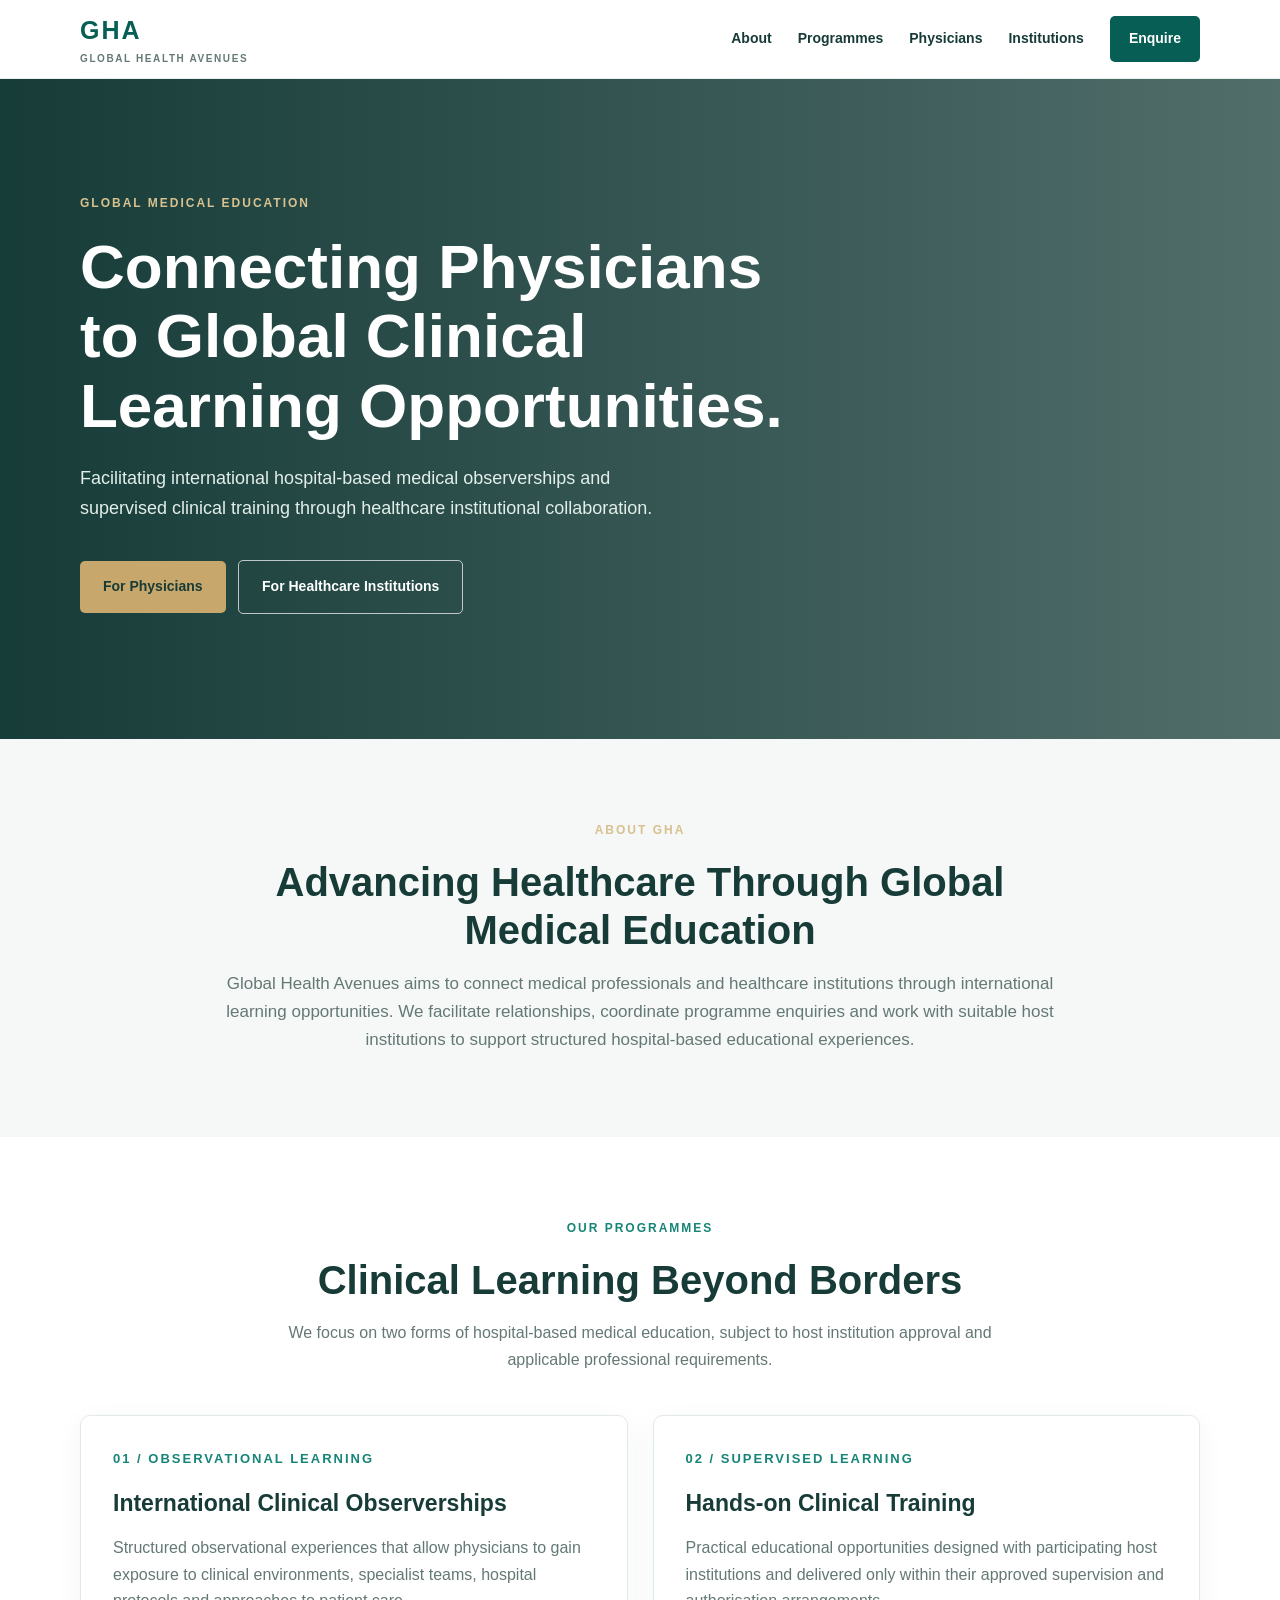
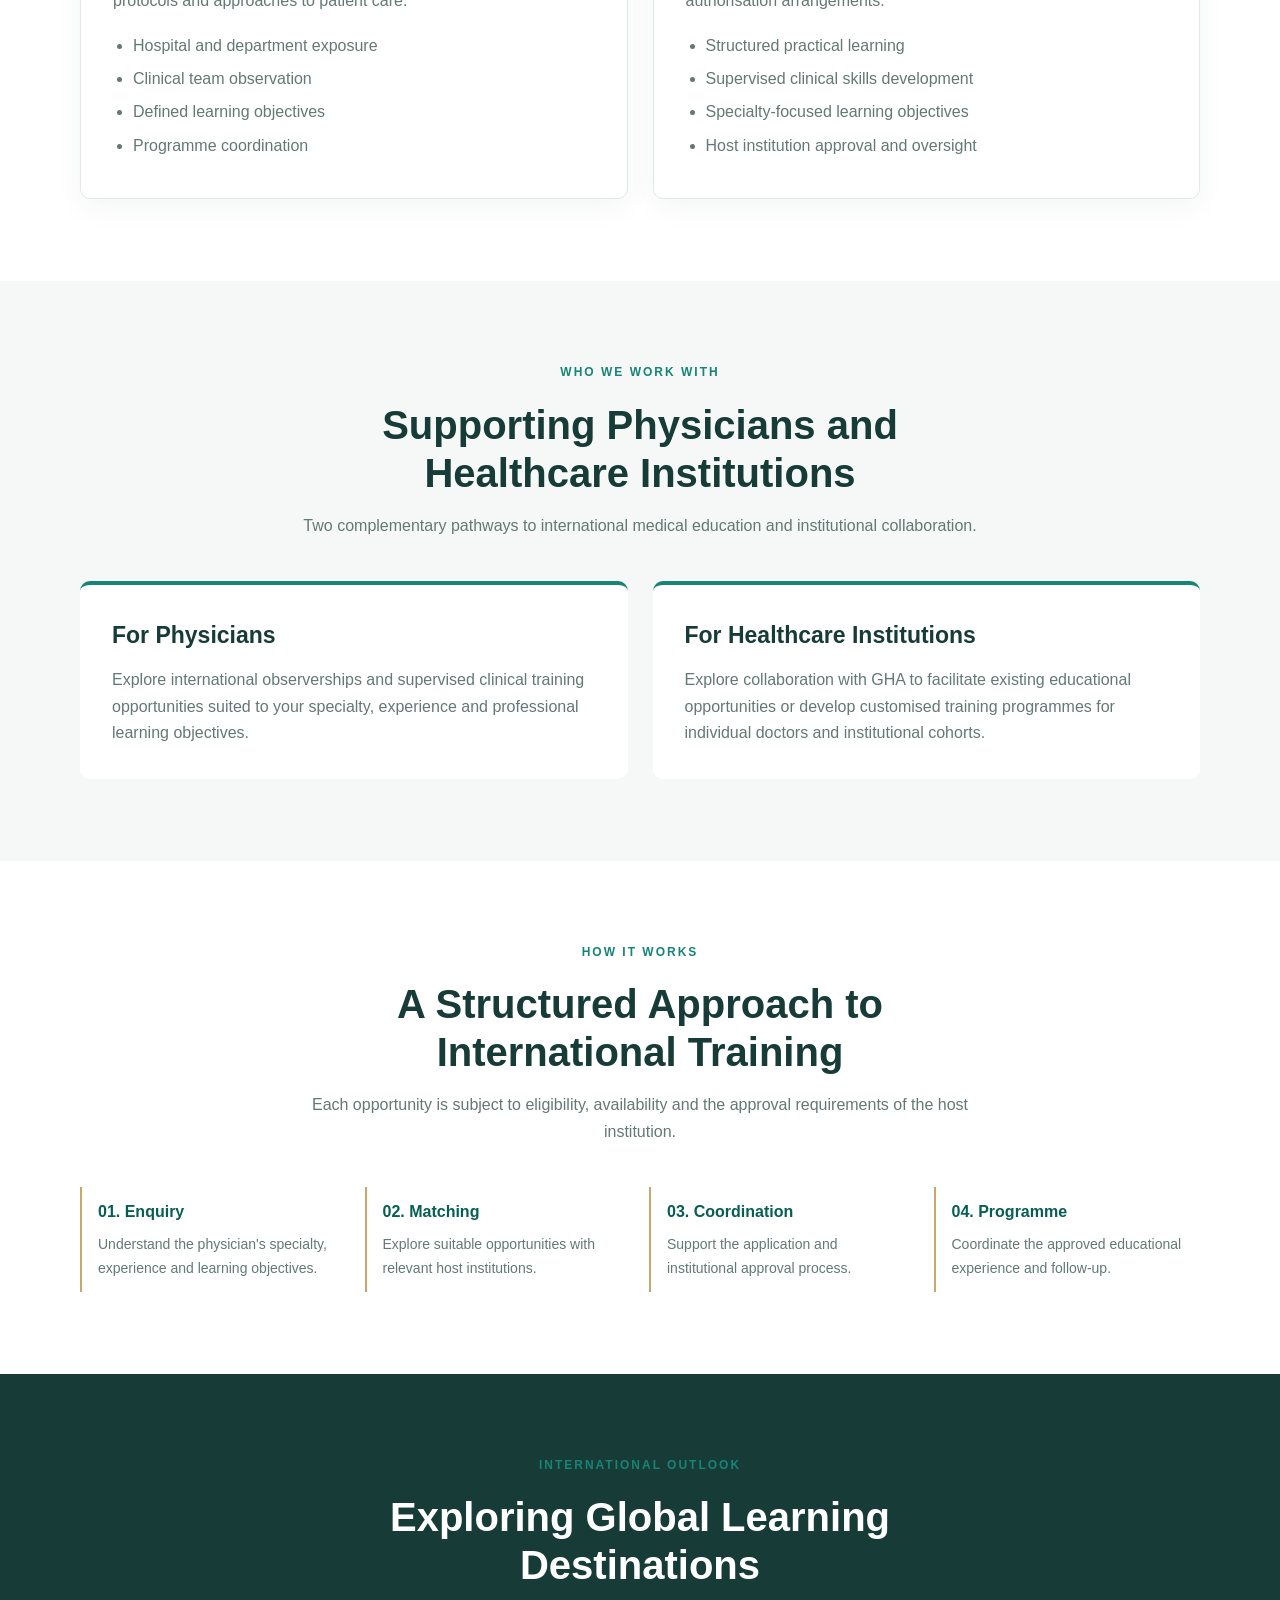
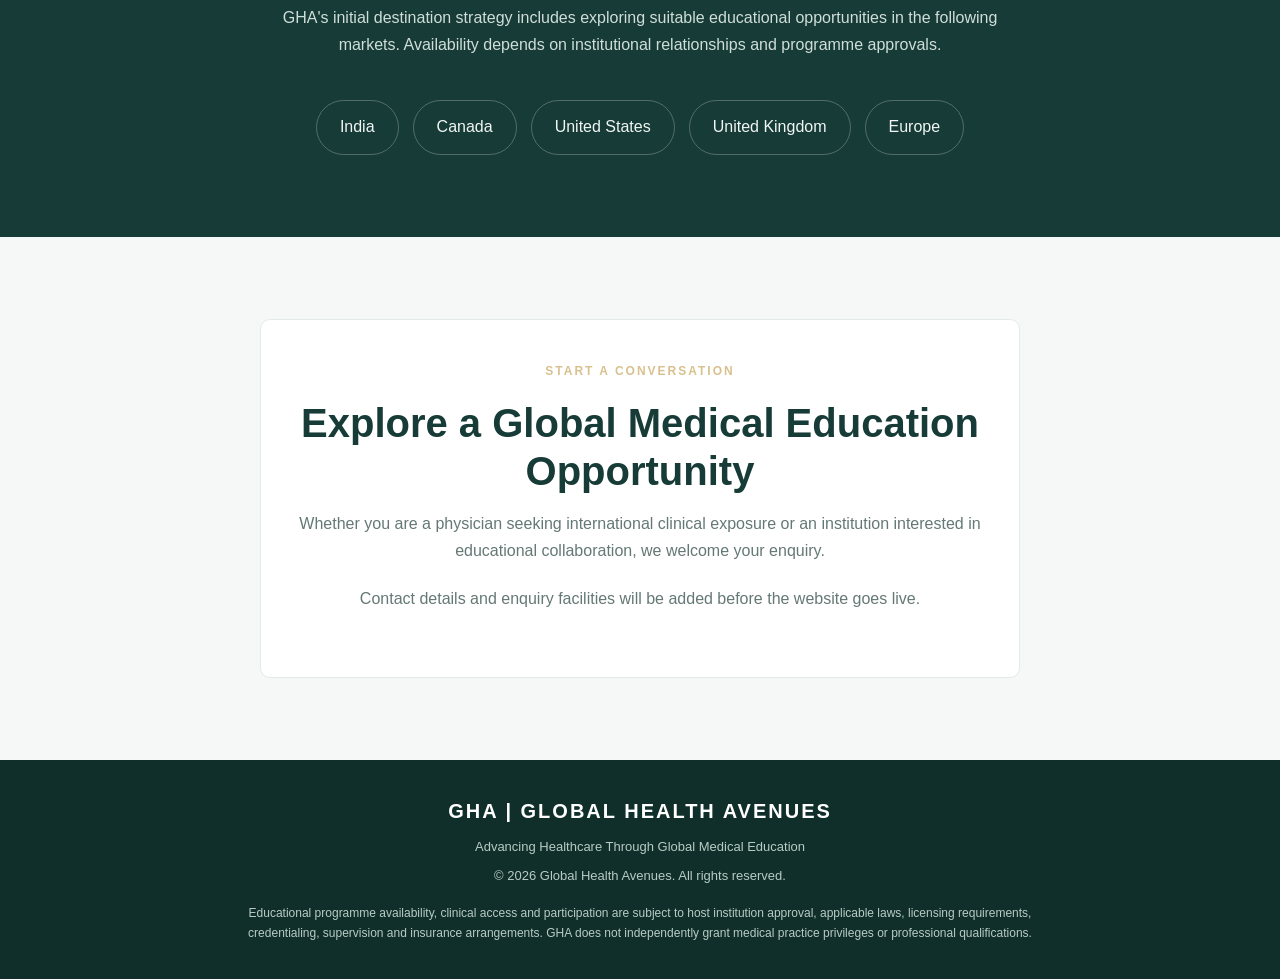
==== index.html @ 1802424c "Create GHA homepage" ====
<!DOCTYPE html>
<html lang="en">
<head>
  <meta charset="UTF-8">
  <meta name="viewport" content="width=device-width, initial-scale=1.0">
  <meta name="description" content="Global Health Avenues facilitates international hospital-based medical observerships and supervised clinical training opportunities for physicians and healthcare institutions.">
  <meta name="theme-color" content="#075e54">
  <title>Global Health Avenues | Global Medical Education</title>

  <style>
    :root {
      --teal: #075e54;
      --teal-light: #168477;
      --dark: #173b37;
      --muted: #647875;
      --cream: #f5f8f6;
      --white: #ffffff;
      --gold: #c7a76c;
    }

    * {
      margin: 0;
      padding: 0;
      box-sizing: border-box;
    }

    html {
      scroll-behavior: smooth;
    }

    body {
      font-family: Arial, Helvetica, sans-serif;
      color: var(--dark);
      line-height: 1.65;
      background: var(--white);
    }

    a {
      color: inherit;
      text-decoration: none;
    }

    .container {
      width: min(1120px, 90%);
      margin: auto;
    }

    /* Navigation */
    header {
      background: rgba(255,255,255,0.97);
      border-bottom: 1px solid #e8efec;
      position: sticky;
      top: 0;
      z-index: 10;
    }

    nav {
      min-height: 78px;
      display: flex;
      justify-content: space-between;
      align-items: center;
      gap: 24px;
    }

    .brand {
      color: var(--teal);
      font-size: 25px;
      font-weight: 800;
      letter-spacing: 2px;
    }

    .brand span {
      display: block;
      color: var(--muted);
      font-size: 10px;
      letter-spacing: 1.6px;
      font-weight: 600;
    }

    .nav-links {
      display: flex;
      align-items: center;
      gap: 26px;
      font-size: 14px;
      font-weight: 600;
    }

    .nav-links a:hover {
      color: var(--teal-light);
    }

    .nav-cta {
      background: var(--teal);
      color: white;
      padding: 11px 19px;
      border-radius: 5px;
    }

    /* Hero */
    .hero {
      background:
        linear-gradient(90deg, rgba(8,48,44,.94), rgba(8,48,44,.70)),
        url("https://images.unsplash.com/photo-1551076805-e1869033e561?auto=format&fit=crop&w=2000&q=85")
        center/cover;
      color: white;
      padding: 115px 0 120px;
    }

    .hero-content {
      max-width: 720px;
    }

    .eyebrow {
      color: #d8c18f;
      text-transform: uppercase;
      letter-spacing: 2px;
      font-size: 12px;
      font-weight: 700;
      margin-bottom: 18px;
    }

    h1 {
      font-size: clamp(38px, 5.5vw, 62px);
      line-height: 1.12;
      margin-bottom: 24px;
      font-weight: 700;
    }

    .hero p {
      font-size: 18px;
      color: #e2eeea;
      max-width: 620px;
      margin-bottom: 32px;
    }

    .button {
      display: inline-block;
      padding: 14px 23px;
      border-radius: 5px;
      font-size: 14px;
      font-weight: 700;
      margin: 5px 8px 5px 0;
      transition: .2s;
    }

    .button-primary {
      background: var(--gold);
      color: #183b36;
    }

    .button-outline {
      border: 1px solid rgba(255,255,255,.7);
      color: white;
    }

    .button:hover {
      transform: translateY(-2px);
    }

    /* Shared sections */
    section {
      padding: 82px 0;
    }

    .section-heading {
      max-width: 720px;
      margin: 0 auto 42px;
      text-align: center;
    }

    .section-heading .eyebrow {
      color: var(--teal-light);
    }

    h2 {
      font-size: clamp(29px, 4vw, 40px);
      line-height: 1.2;
      margin-bottom: 16px;
    }

    .section-heading p {
      color: var(--muted);
      font-size: 16px;
    }

    /* Introduction */
    .intro {
      background: var(--cream);
    }

    .intro-content {
      max-width: 850px;
      margin: auto;
      text-align: center;
    }

    .intro-content p {
      color: var(--muted);
      font-size: 17px;
    }

    /* Services */
    .service-grid {
      display: grid;
      grid-template-columns: repeat(2, 1fr);
      gap: 25px;
    }

    .service-card {
      border: 1px solid #e1eae6;
      border-radius: 10px;
      padding: 32px;
      background: white;
      box-shadow: 0 8px 28px rgba(20,65,55,.05);
    }

    .service-number {
      color: var(--teal-light);
      font-size: 13px;
      font-weight: 800;
      letter-spacing: 2px;
      margin-bottom: 15px;
    }

    .service-card h3 {
      font-size: 23px;
      margin-bottom: 13px;
    }

    .service-card p {
      color: var(--muted);
      margin-bottom: 18px;
    }

    .service-card ul {
      padding-left: 20px;
      color: var(--muted);
    }

    .service-card li {
      margin: 7px 0;
    }

    /* Audiences */
    .audiences {
      background: var(--cream);
    }

    .audience-grid {
      display: grid;
      grid-template-columns: repeat(2, 1fr);
      gap: 25px;
    }

    .audience-card {
      background: white;
      padding: 32px;
      border-radius: 10px;
      border-top: 4px solid var(--teal-light);
    }

    .audience-card h3 {
      font-size: 23px;
      margin-bottom: 12px;
    }

    .audience-card p {
      color: var(--muted);
    }

    /* Process */
    .process-grid {
      display: grid;
      grid-template-columns: repeat(4, 1fr);
      gap: 18px;
    }

    .process-card {
      border-left: 2px solid var(--gold);
      padding: 12px 16px;
    }

    .process-card strong {
      display: block;
      color: var(--teal);
      font-size: 16px;
      margin-bottom: 8px;
    }

    .process-card p {
      color: var(--muted);
      font-size: 14px;
    }

    /* Destinations */
    .destinations {
      background: var(--dark);
      color: white;
    }

    .destinations .section-heading p {
      color: #d0ded9;
    }

    .destination-list {
      display: flex;
      justify-content: center;
      flex-wrap: wrap;
      gap: 14px;
    }

    .destination-list span {
      border: 1px solid rgba(255,255,255,.25);
      padding: 13px 23px;
      border-radius: 30px;
      color: #f0f6f3;
    }

    /* Contact */
    .contact {
      background: var(--cream);
    }

    .contact-panel {
      max-width: 760px;
      margin: auto;
      text-align: center;
      background: white;
      padding: 42px 30px;
      border-radius: 10px;
      border: 1px solid #e3ebe7;
    }

    .contact-panel p {
      color: var(--muted);
      margin-bottom: 22px;
    }

    /* Footer */
    footer {
      background: #102f2b;
      color: #d8e5e0;
      padding: 35px 0;
      text-align: center;
    }

    footer strong {
      display: block;
      color: white;
      font-size: 20px;
      letter-spacing: 2px;
    }

    footer p {
      font-size: 13px;
      margin-top: 8px;
      color: #b8cbc4;
    }

    .disclaimer {
      font-size: 12px;
      color: #b8cbc4;
      max-width: 850px;
      margin: 18px auto 0;
    }

    /* Mobile layout */
    @media (max-width: 760px) {
      nav {
        padding: 15px 0;
        align-items: flex-start;
        flex-direction: column;
      }

      .nav-links {
        flex-wrap: wrap;
        gap: 12px 18px;
        font-size: 13px;
      }

      .hero {
        padding: 85px 0;
      }

      .service-grid,
      .audience-grid {
        grid-template-columns: 1fr;
      }

      .process-grid {
        grid-template-columns: repeat(2, 1fr);
      }

      section {
        padding: 62px 0;
      }
    }

    @media (max-width: 420px) {
      .process-grid {
        grid-template-columns: 1fr;
      }
    }
  </style>
</head>

<body>

  <header>
    <div class="container">
      <nav>
        <a href="#" class="brand">
          GHA
          <span>GLOBAL HEALTH AVENUES</span>
        </a>

        <div class="nav-links">
          <a href="#about">About</a>
          <a href="#programmes">Programmes</a>
          <a href="#physicians">Physicians</a>
          <a href="#institutions">Institutions</a>
          <a href="#contact" class="nav-cta">Enquire</a>
        </div>
      </nav>
    </div>
  </header>

  <main>

    <section class="hero">
      <div class="container">
        <div class="hero-content">
          <div class="eyebrow">Global Medical Education</div>

          <h1>Connecting Physicians to Global Clinical Learning Opportunities.</h1>

          <p>
            Facilitating international hospital-based medical observerships
            and supervised clinical training through healthcare
            institutional collaboration.
          </p>

          <a href="#physicians" class="button button-primary">
            For Physicians
          </a>

          <a href="#institutions" class="button button-outline">
            For Healthcare Institutions
          </a>
        </div>
      </div>
    </section>

    <section class="intro" id="about">
      <div class="container">
        <div class="intro-content">
          <div class="eyebrow">About GHA</div>
          <h2>Advancing Healthcare Through Global Medical Education</h2>
          <p>
            Global Health Avenues aims to connect medical professionals
            and healthcare institutions through international learning
            opportunities. We facilitate relationships, coordinate
            programme enquiries and work with suitable host institutions
            to support structured hospital-based educational experiences.
          </p>
        </div>
      </div>
    </section>

    <section id="programmes">
      <div class="container">
        <div class="section-heading">
          <div class="eyebrow">Our Programmes</div>
          <h2>Clinical Learning Beyond Borders</h2>
          <p>
            We focus on two forms of hospital-based medical education,
            subject to host institution approval and applicable
            professional requirements.
          </p>
        </div>

        <div class="service-grid">
          <article class="service-card">
            <div class="service-number">01 / OBSERVATIONAL LEARNING</div>
            <h3>International Clinical Observerships</h3>
            <p>
              Structured observational experiences that allow physicians
              to gain exposure to clinical environments, specialist teams,
              hospital protocols and approaches to patient care.
            </p>
            <ul>
              <li>Hospital and department exposure</li>
              <li>Clinical team observation</li>
              <li>Defined learning objectives</li>
              <li>Programme coordination</li>
            </ul>
          </article>

          <article class="service-card">
            <div class="service-number">02 / SUPERVISED LEARNING</div>
            <h3>Hands-on Clinical Training</h3>
            <p>
              Practical educational opportunities designed with
              participating host institutions and delivered only
              within their approved supervision and authorisation
              arrangements.
            </p>
            <ul>
              <li>Structured practical learning</li>
              <li>Supervised clinical skills development</li>
              <li>Specialty-focused learning objectives</li>
              <li>Host institution approval and oversight</li>
            </ul>
          </article>
        </div>
      </div>
    </section>

    <section class="audiences">
      <div class="container">
        <div class="section-heading">
          <div class="eyebrow">Who We Work With</div>
          <h2>Supporting Physicians and Healthcare Institutions</h2>
          <p>
            Two complementary pathways to international medical
            education and institutional collaboration.
          </p>
        </div>

        <div class="audience-grid">
          <article class="audience-card" id="physicians">
            <h3>For Physicians</h3>
            <p>
              Explore international observerships and supervised
              clinical training opportunities suited to your specialty,
              experience and professional learning objectives.
            </p>
          </article>

          <article class="audience-card" id="institutions">
            <h3>For Healthcare Institutions</h3>
            <p>
              Explore collaboration with GHA to facilitate existing
              educational opportunities or develop customised
              training programmes for individual doctors and
              institutional cohorts.
            </p>
          </article>
        </div>
      </div>
    </section>

    <section>
      <div class="container">
        <div class="section-heading">
          <div class="eyebrow">How It Works</div>
          <h2>A Structured Approach to International Training</h2>
          <p>
            Each opportunity is subject to eligibility, availability
            and the approval requirements of the host institution.
          </p>
        </div>

        <div class="process-grid">
          <div class="process-card">
            <strong>01. Enquiry</strong>
            <p>Understand the physician's specialty, experience and learning objectives.</p>
          </div>

          <div class="process-card">
            <strong>02. Matching</strong>
            <p>Explore suitable opportunities with relevant host institutions.</p>
          </div>

          <div class="process-card">
            <strong>03. Coordination</strong>
            <p>Support the application and institutional approval process.</p>
          </div>

          <div class="process-card">
            <strong>04. Programme</strong>
            <p>Coordinate the approved educational experience and follow-up.</p>
          </div>
        </div>
      </div>
    </section>

    <section class="destinations">
      <div class="container">
        <div class="section-heading">
          <div class="eyebrow">International Outlook</div>
          <h2>Exploring Global Learning Destinations</h2>
          <p>
            GHA's initial destination strategy includes exploring
            suitable educational opportunities in the following markets.
            Availability depends on institutional relationships and
            programme approvals.
          </p>
        </div>

        <div class="destination-list">
          <span>India</span>
          <span>Canada</span>
          <span>United States</span>
          <span>United Kingdom</span>
          <span>Europe</span>
        </div>
      </div>
    </section>

    <section class="contact" id="contact">
      <div class="container">
        <div class="contact-panel">
          <div class="eyebrow">Start a Conversation</div>
          <h2>Explore a Global Medical Education Opportunity</h2>
          <p>
            Whether you are a physician seeking international clinical
            exposure or an institution interested in educational
            collaboration, we welcome your enquiry.
          </p>
          <p>
            Contact details and enquiry facilities will be added
            before the website goes live.
          </p>
        </div>
      </div>
    </section>

  </main>

  <footer>
    <div class="container">
      <strong>GHA | GLOBAL HEALTH AVENUES</strong>
      <p>Advancing Healthcare Through Global Medical Education</p>
      <p>© 2026 Global Health Avenues. All rights reserved.</p>
      <div class="disclaimer">
        Educational programme availability, clinical access and
        participation are subject to host institution approval,
        applicable laws, licensing requirements, credentialing,
        supervision and insurance arrangements. GHA does not
        independently grant medical practice privileges or
        professional qualifications.
      </div>
    </div>
  </footer>

</body>
</html>
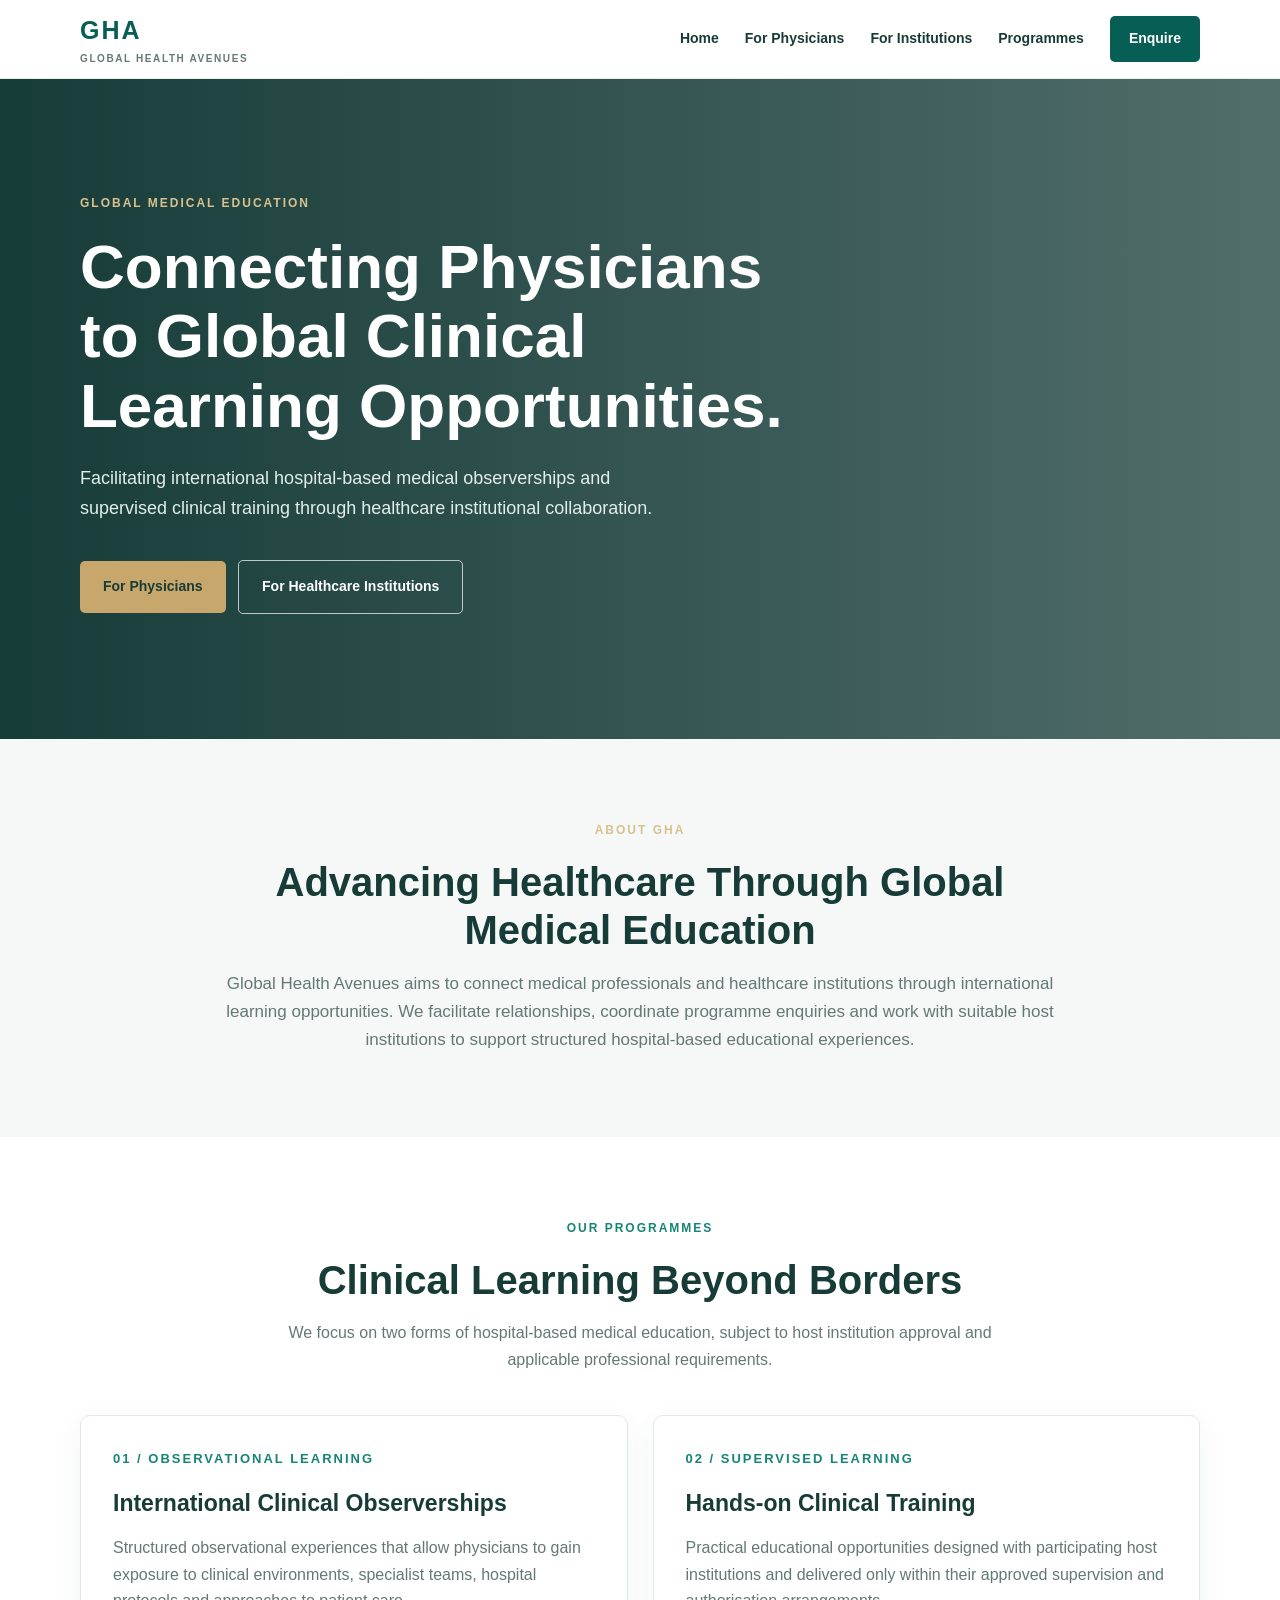
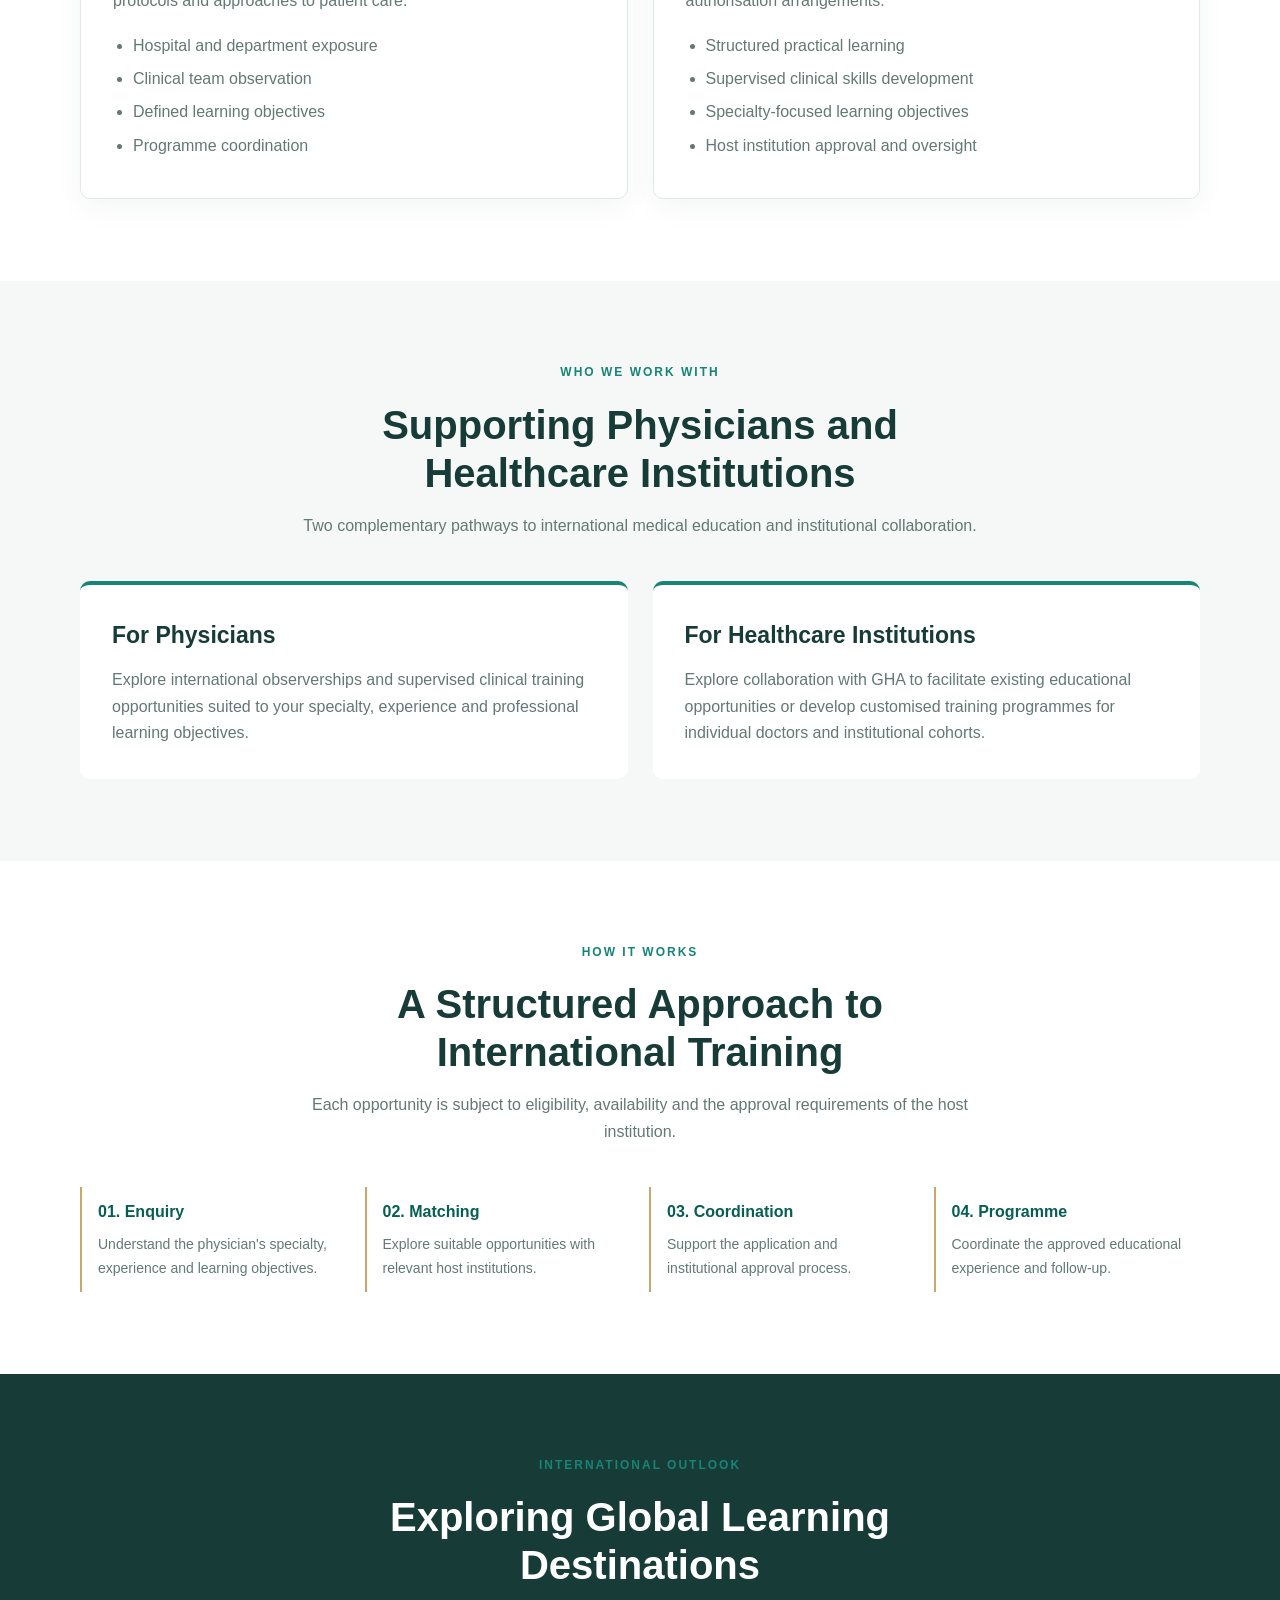
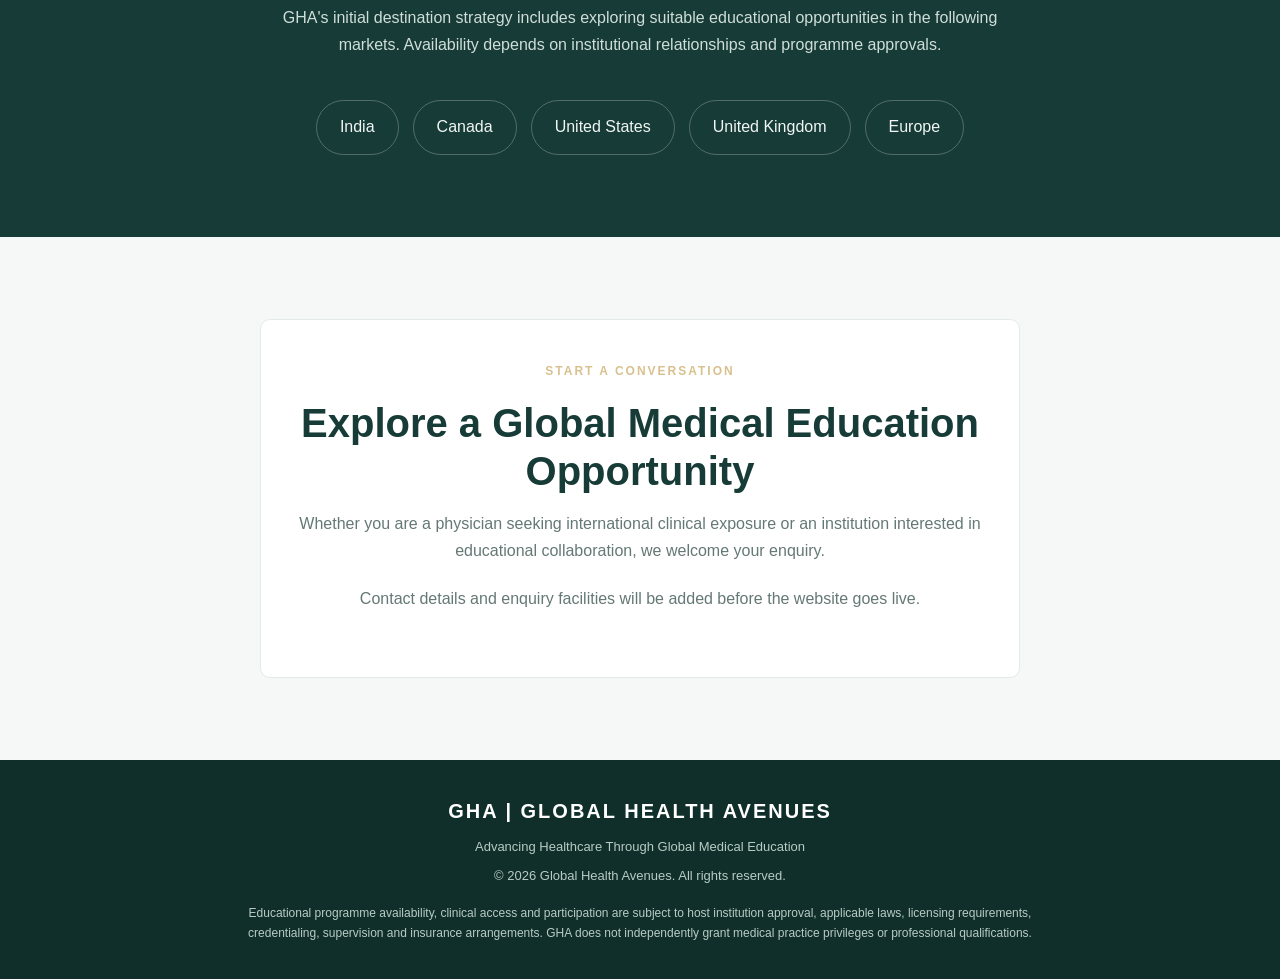
==== commit 7dbc9837: "Update homepage navigation" ====
--- a/index.html
+++ b/index.html
@@ -416,12 +416,12 @@
         </a>
 
         <div class="nav-links">
-          <a href="#about">About</a>
-          <a href="#programmes">Programmes</a>
-          <a href="#physicians">Physicians</a>
-          <a href="#institutions">Institutions</a>
-          <a href="#contact" class="nav-cta">Enquire</a>
-        </div>
+  <a href="index.html">Home</a>
+  <a href="physicians.html">For Physicians</a>
+  <a href="institutions.html">For Institutions</a>
+  <a href="#programmes">Programmes</a>
+  <a href="#contact" class="nav-cta">Enquire</a>
+</div>
       </nav>
     </div>
   </header>
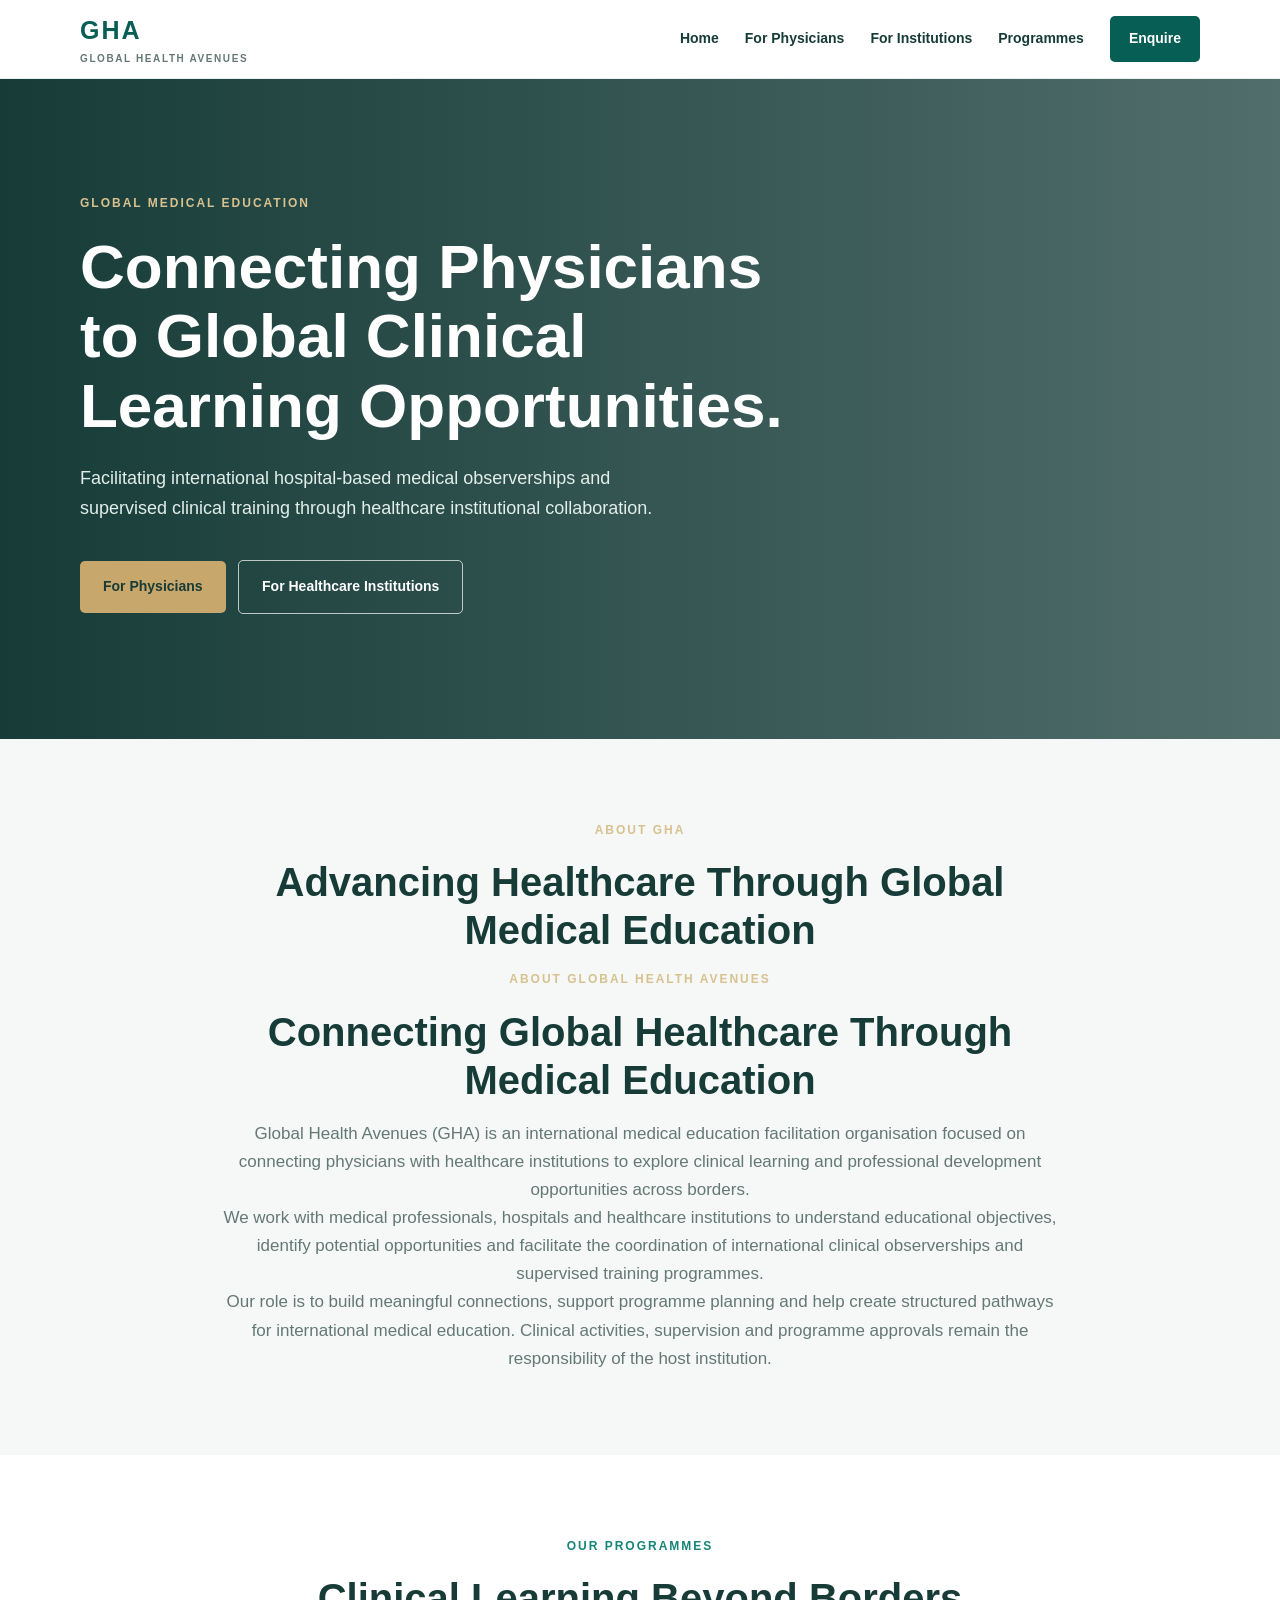
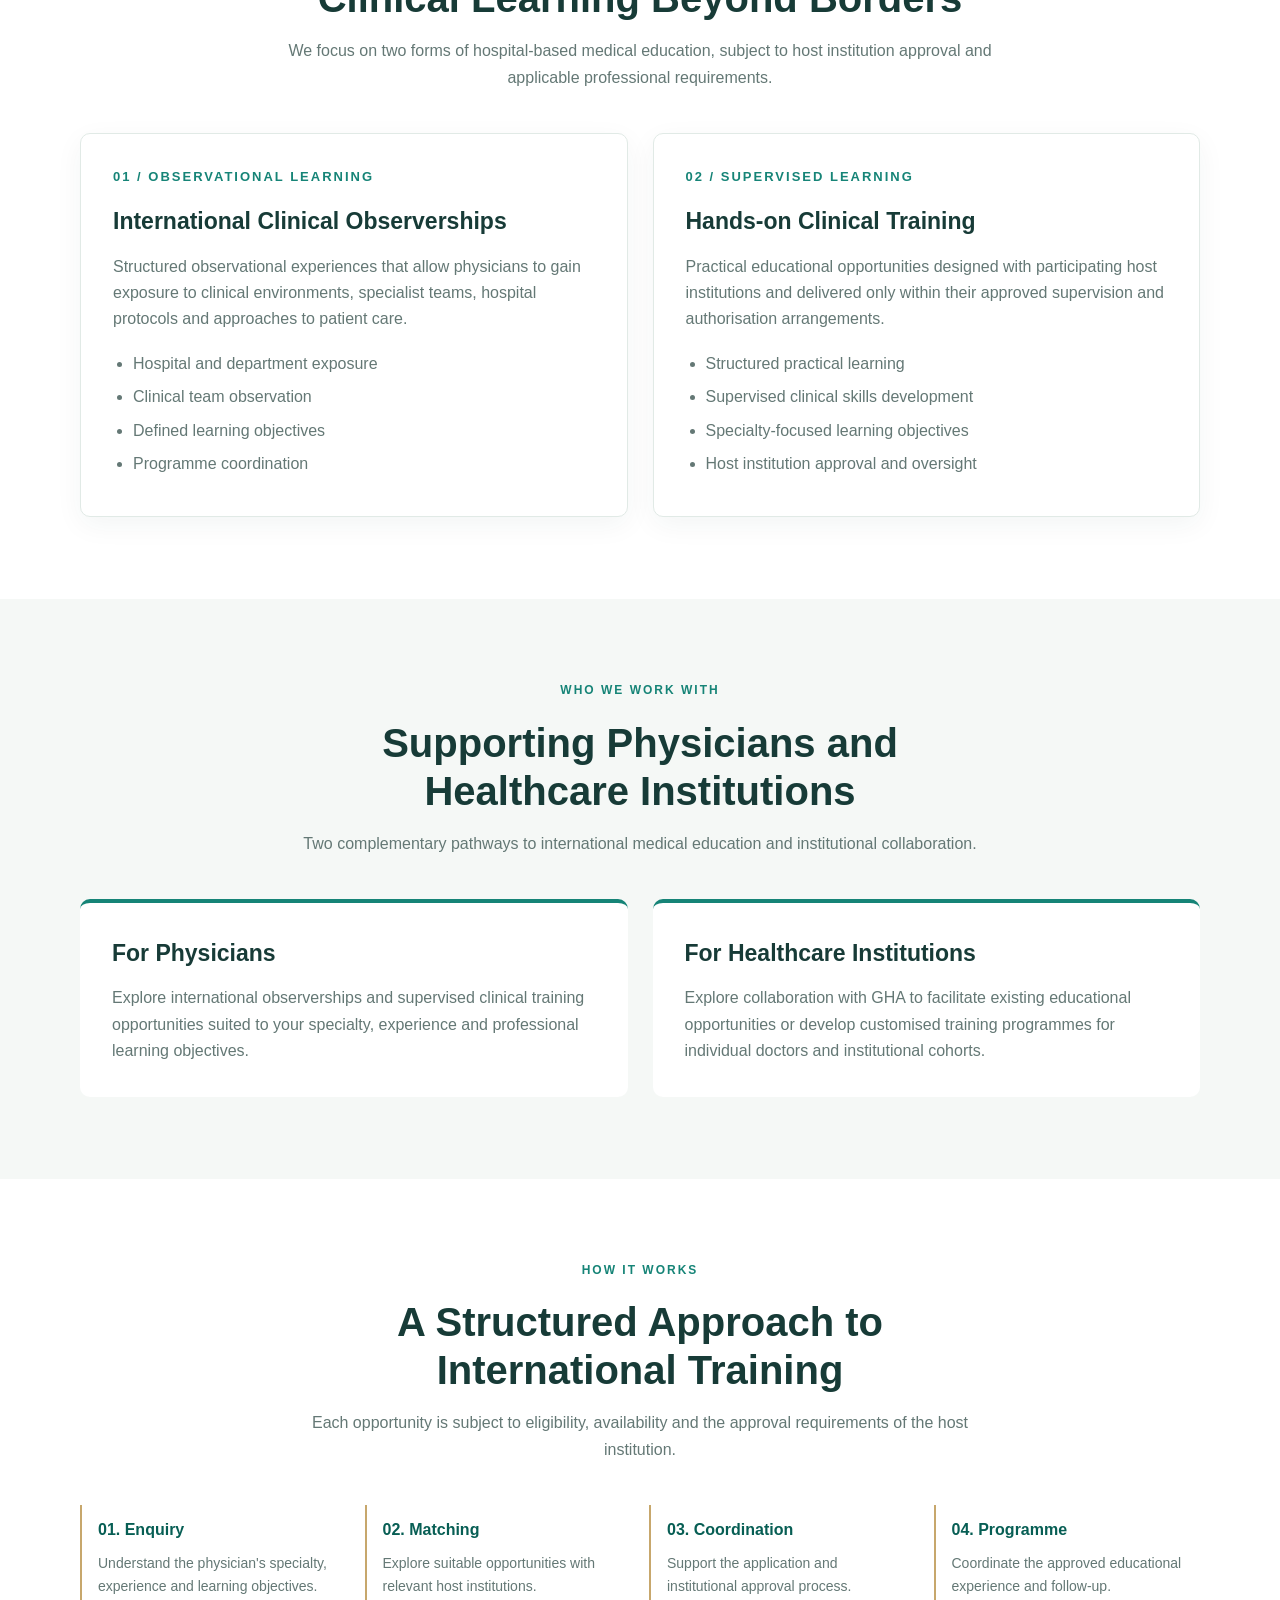
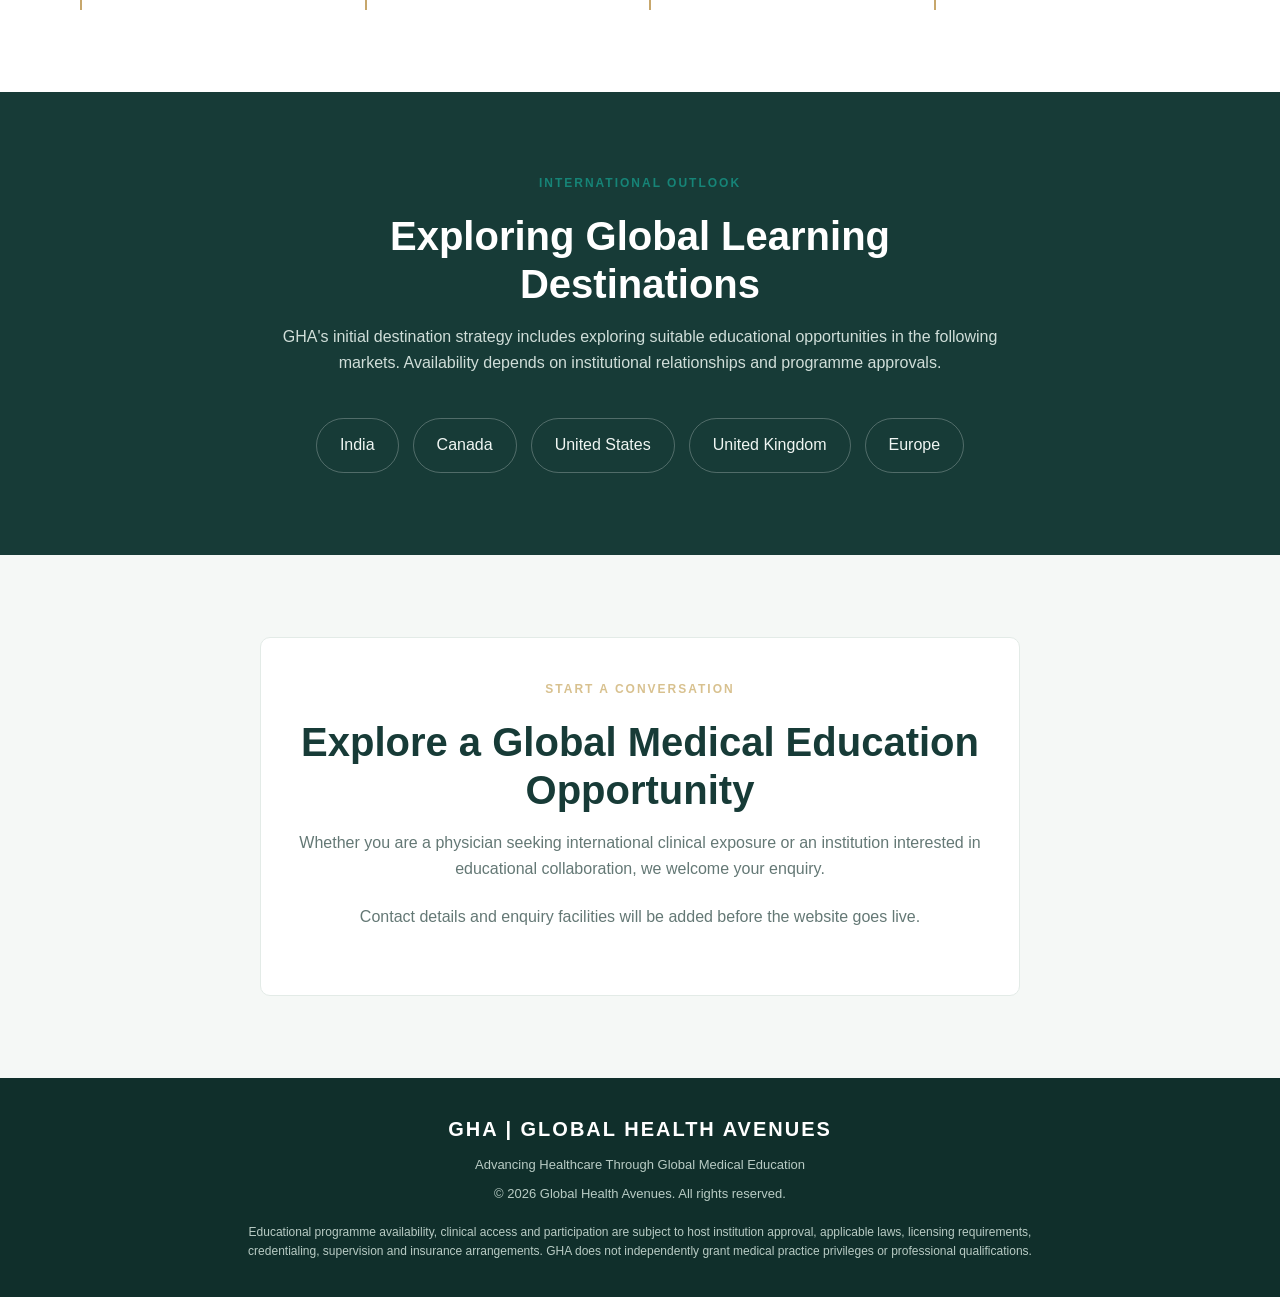
==== commit 52ee557c: "Strengthen About GHA positioning" ====
--- a/index.html
+++ b/index.html
@@ -457,13 +457,31 @@
         <div class="intro-content">
           <div class="eyebrow">About GHA</div>
           <h2>Advancing Healthcare Through Global Medical Education</h2>
-          <p>
-            Global Health Avenues aims to connect medical professionals
-            and healthcare institutions through international learning
-            opportunities. We facilitate relationships, coordinate
-            programme enquiries and work with suitable host institutions
-            to support structured hospital-based educational experiences.
-          </p>
+          <div class="eyebrow">About Global Health Avenues</div>
+
+<h2>Connecting Global Healthcare Through Medical Education</h2>
+
+<p>
+  Global Health Avenues (GHA) is an international medical education
+  facilitation organisation focused on connecting physicians with
+  healthcare institutions to explore clinical learning and
+  professional development opportunities across borders.
+</p>
+
+<p>
+  We work with medical professionals, hospitals and healthcare
+  institutions to understand educational objectives, identify
+  potential opportunities and facilitate the coordination of
+  international clinical observerships and supervised training
+  programmes.
+</p>
+
+<p>
+  Our role is to build meaningful connections, support programme
+  planning and help create structured pathways for international
+  medical education. Clinical activities, supervision and programme
+  approvals remain the responsibility of the host institution.
+</p>
         </div>
       </div>
     </section>
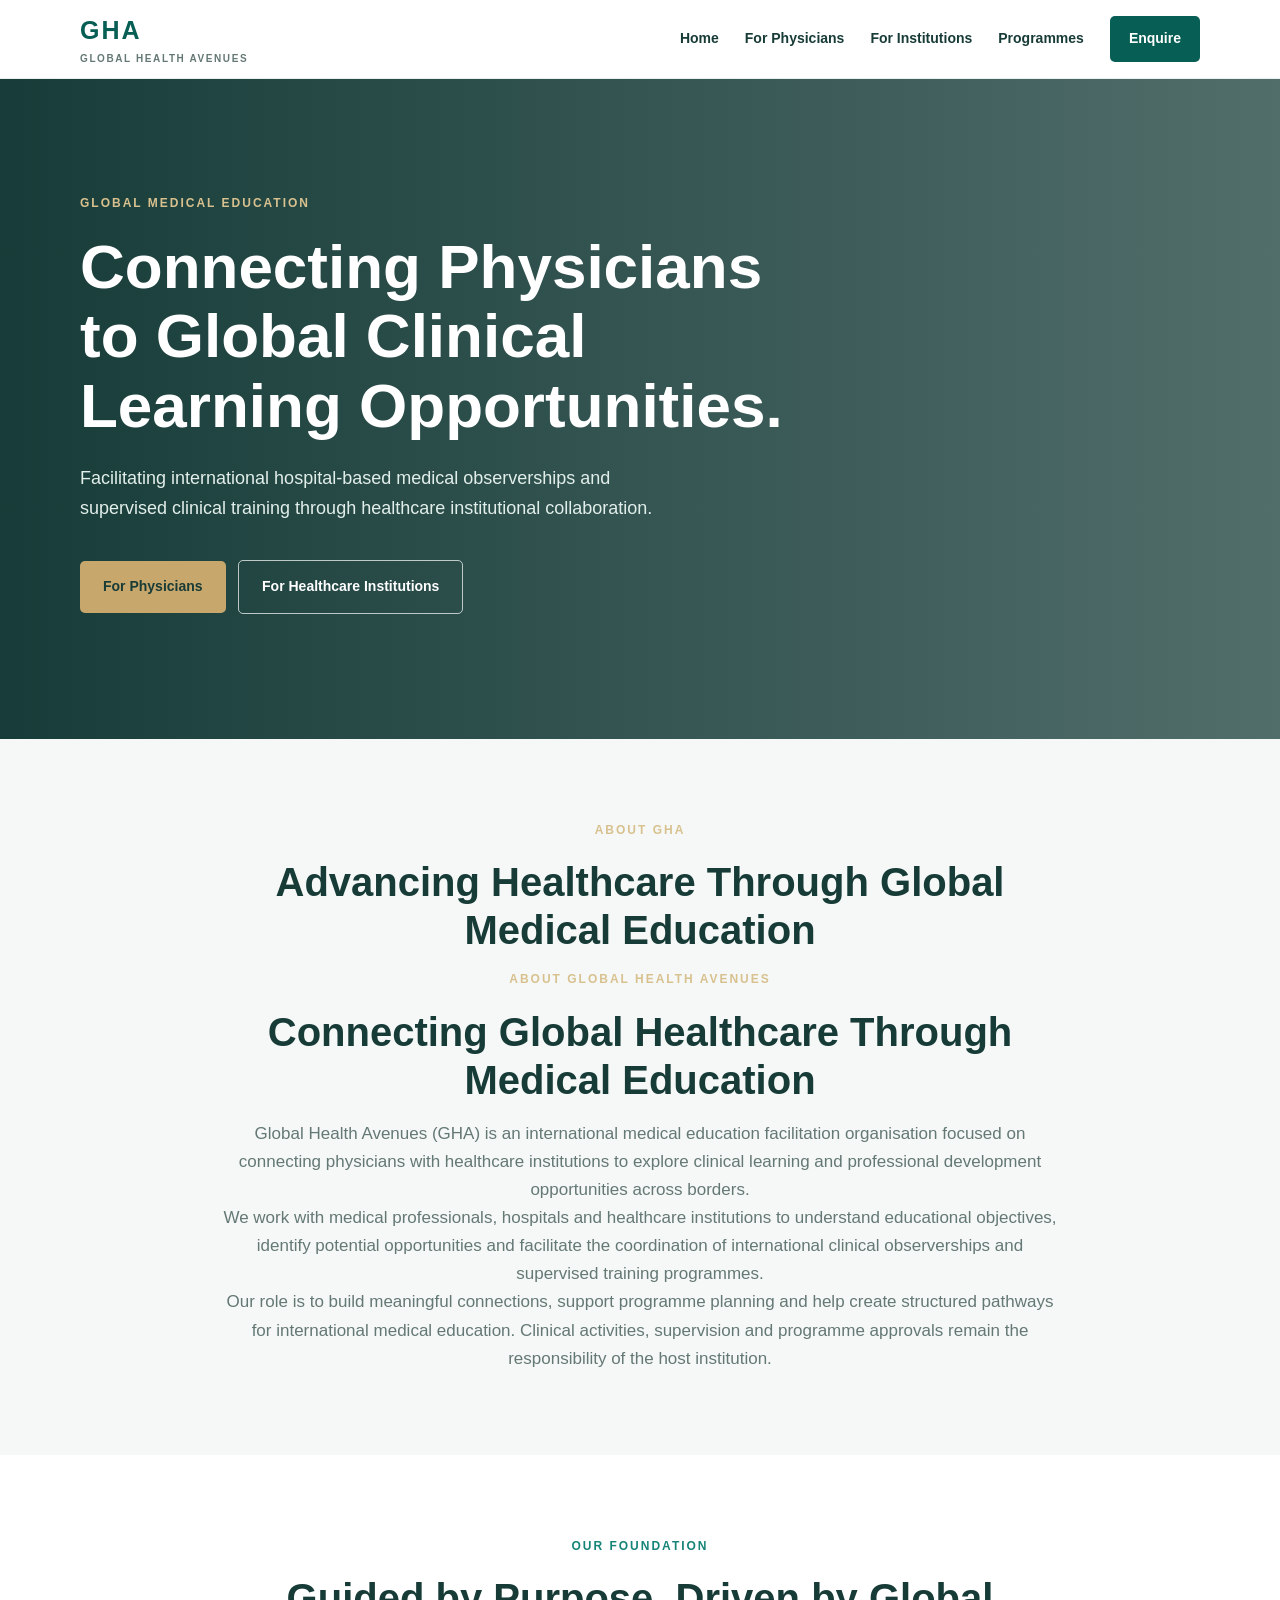
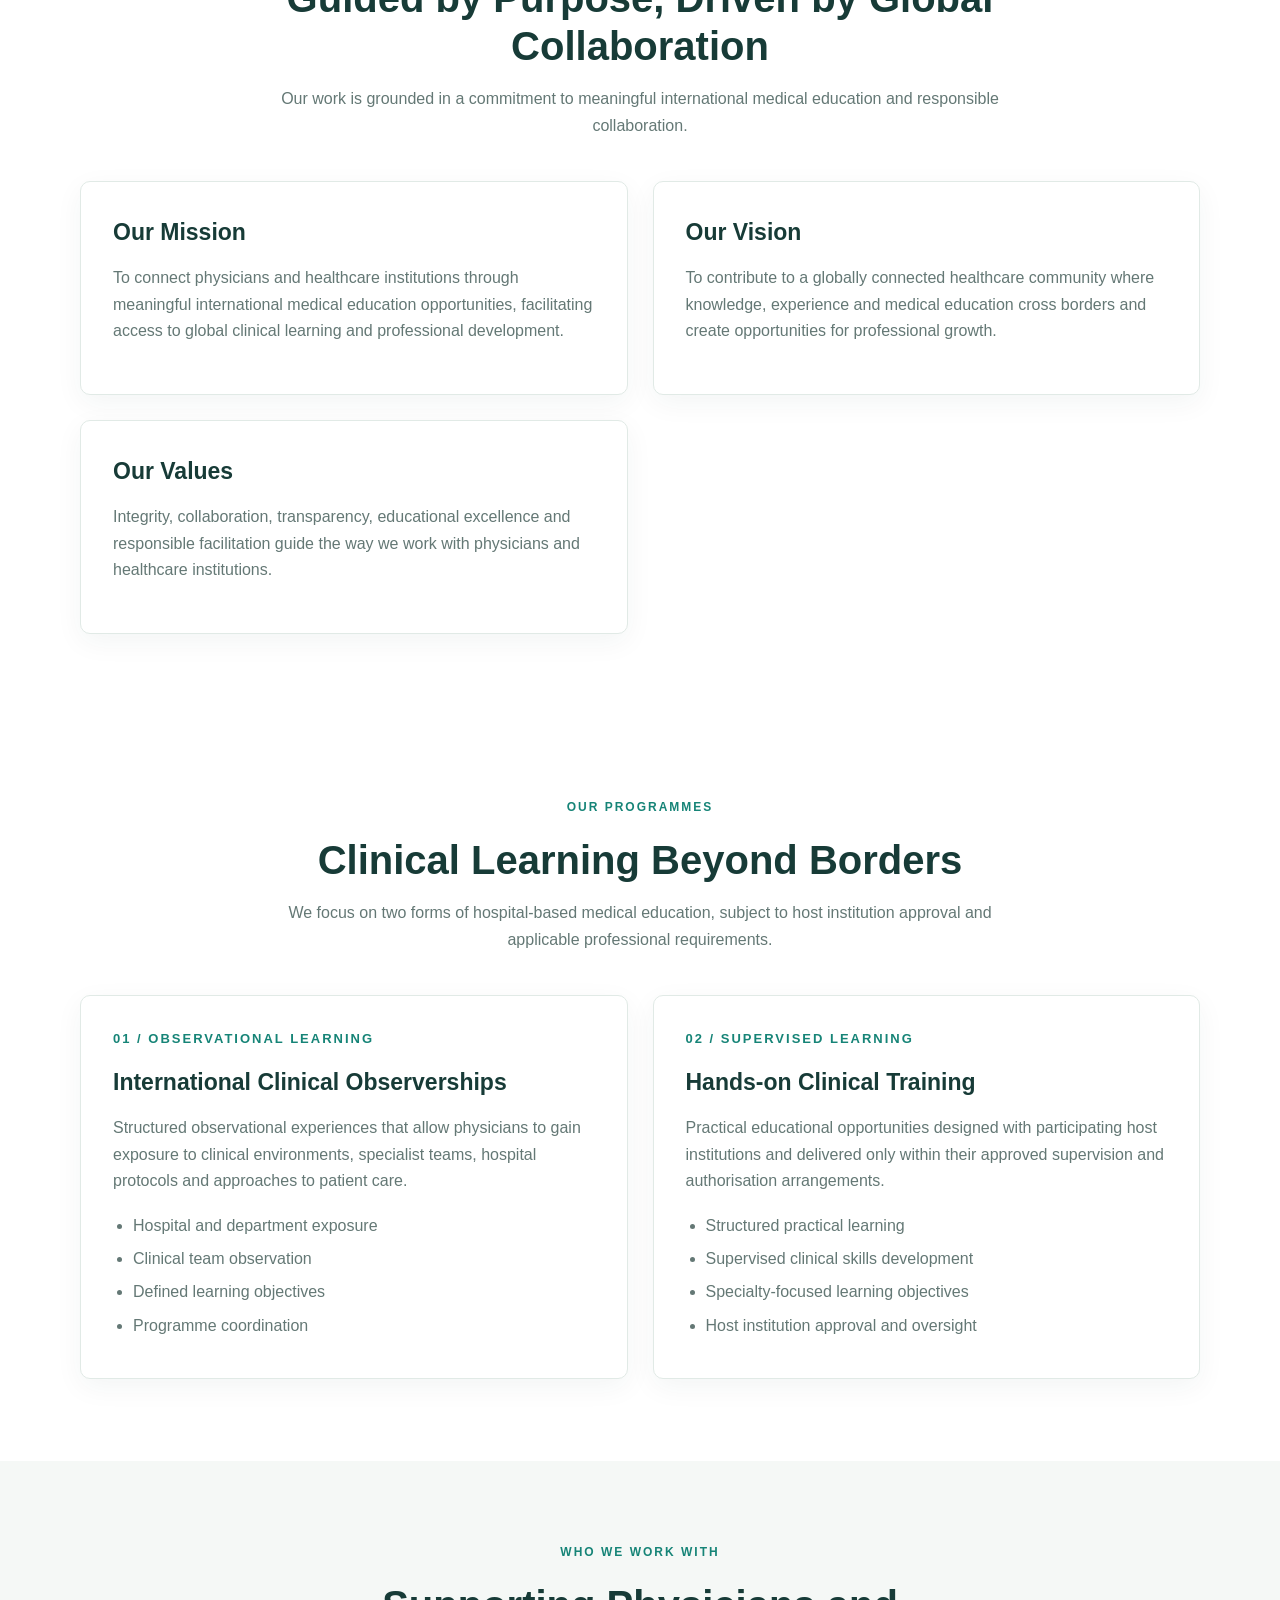
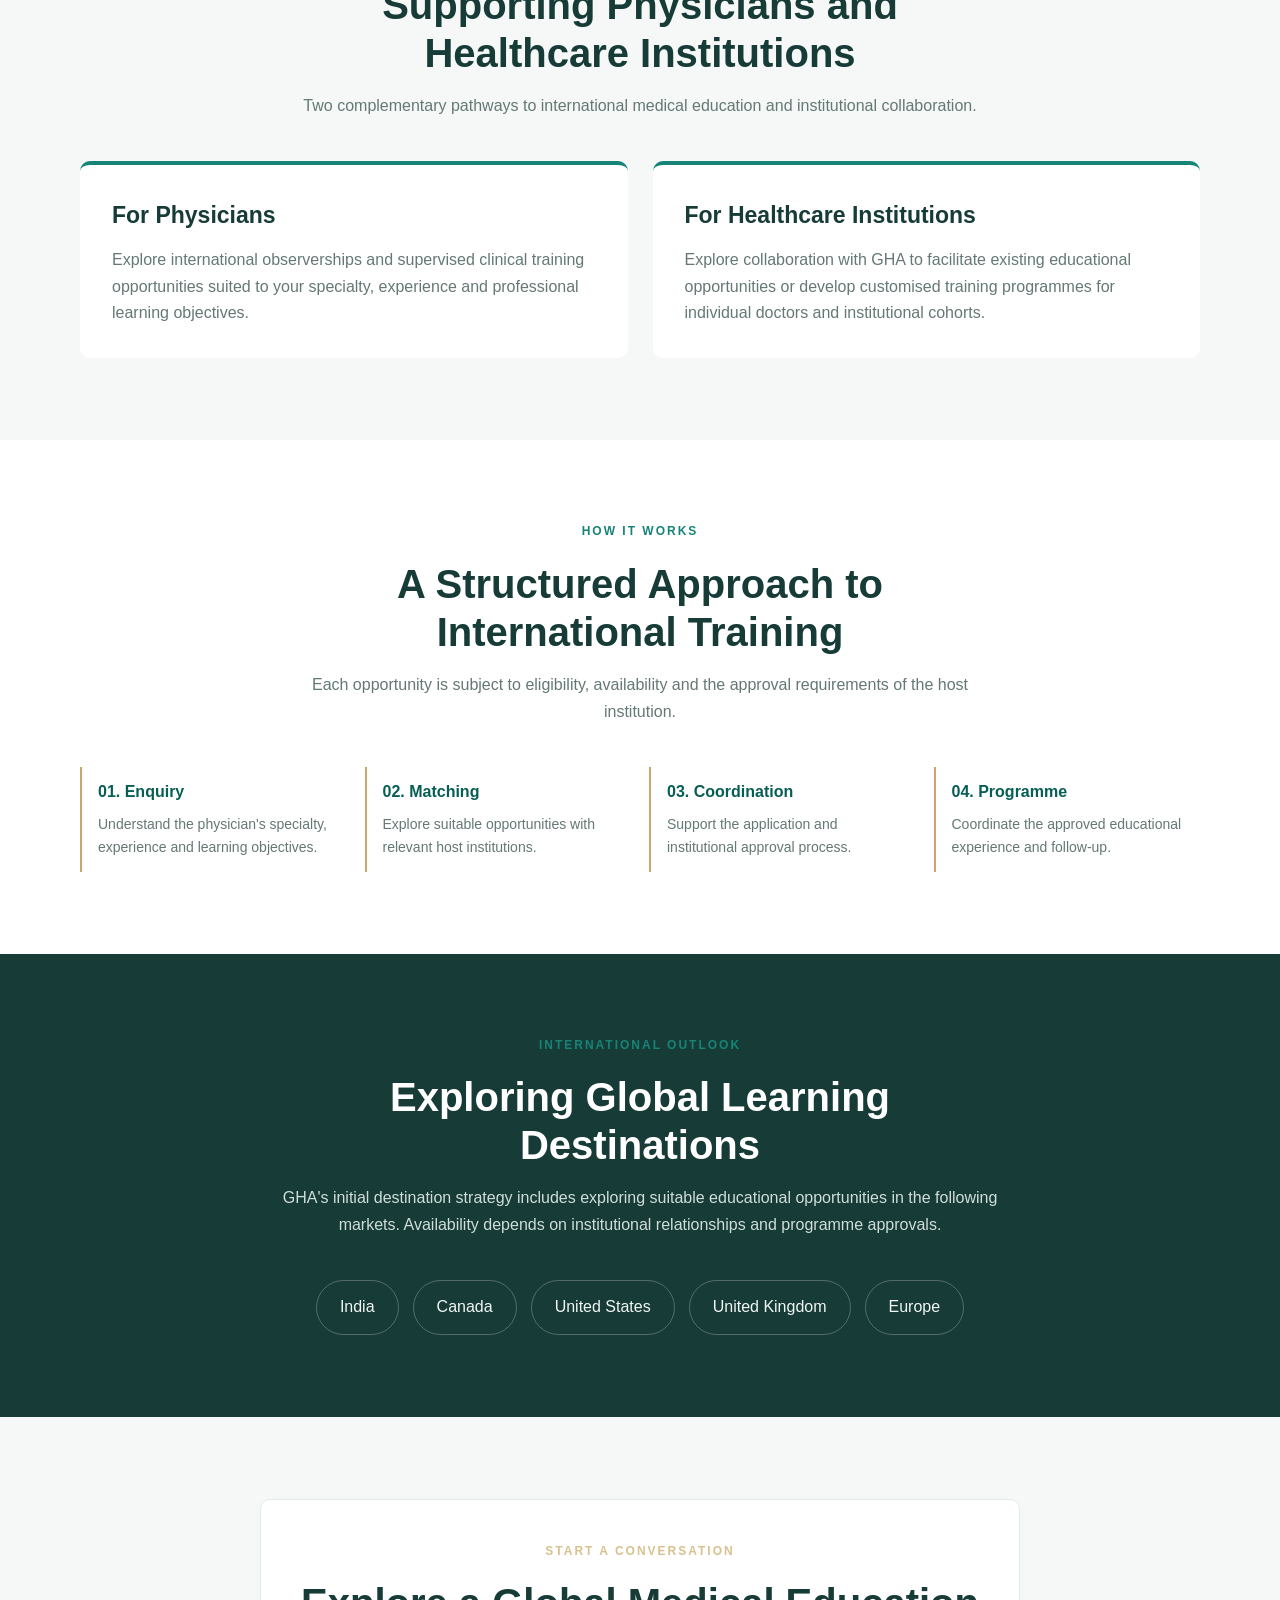
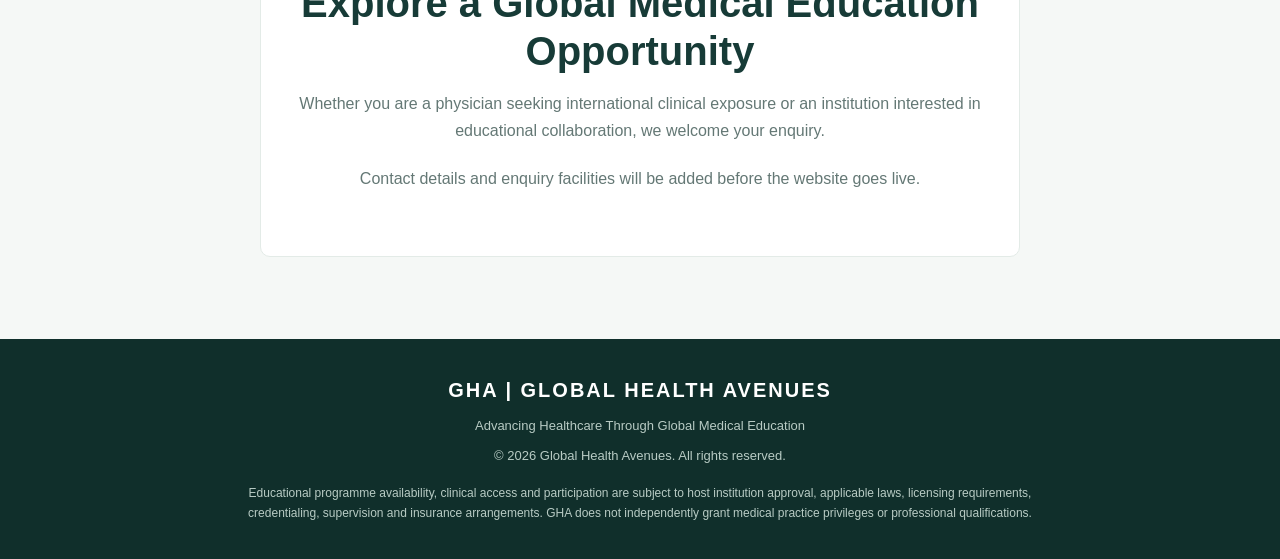
==== commit 39615f0d: "Add GHA mission vision and values" ====
--- a/index.html
+++ b/index.html
@@ -486,6 +486,48 @@
       </div>
     </section>
 
+   <section class="soft-section" id="mission">
+  <div class="container">
+    <div class="section-heading">
+      <div class="eyebrow">Our Foundation</div>
+      <h2>Guided by Purpose, Driven by Global Collaboration</h2>
+      <p>
+        Our work is grounded in a commitment to meaningful
+        international medical education and responsible collaboration.
+      </p>
+    </div>
+
+    <div class="service-grid">
+      <article class="service-card">
+        <h3>Our Mission</h3>
+        <p>
+          To connect physicians and healthcare institutions through
+          meaningful international medical education opportunities,
+          facilitating access to global clinical learning and
+          professional development.
+        </p>
+      </article>
+
+      <article class="service-card">
+        <h3>Our Vision</h3>
+        <p>
+          To contribute to a globally connected healthcare community
+          where knowledge, experience and medical education cross
+          borders and create opportunities for professional growth.
+        </p>
+      </article>
+
+      <article class="service-card">
+        <h3>Our Values</h3>
+        <p>
+          Integrity, collaboration, transparency, educational
+          excellence and responsible facilitation guide the way
+          we work with physicians and healthcare institutions.
+        </p>
+      </article>
+    </div>
+  </div>
+</section>
     <section id="programmes">
       <div class="container">
         <div class="section-heading">
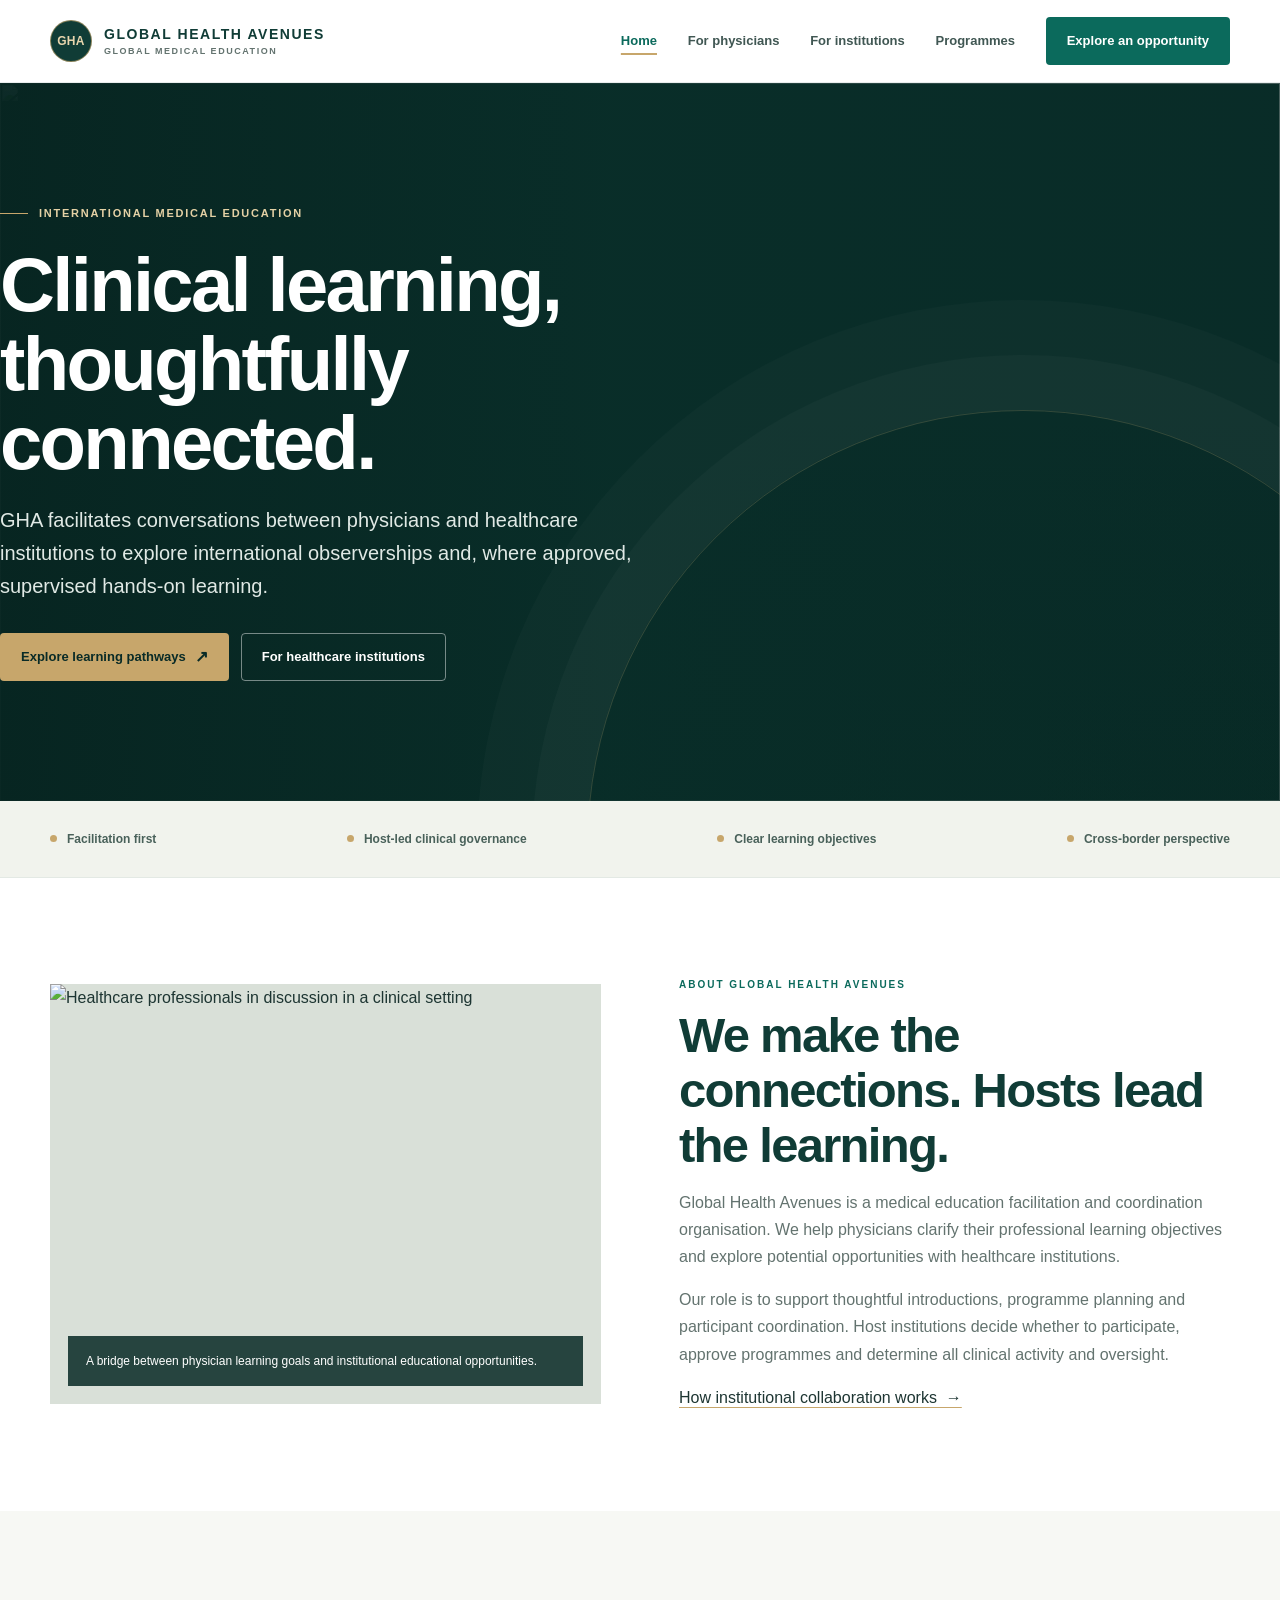
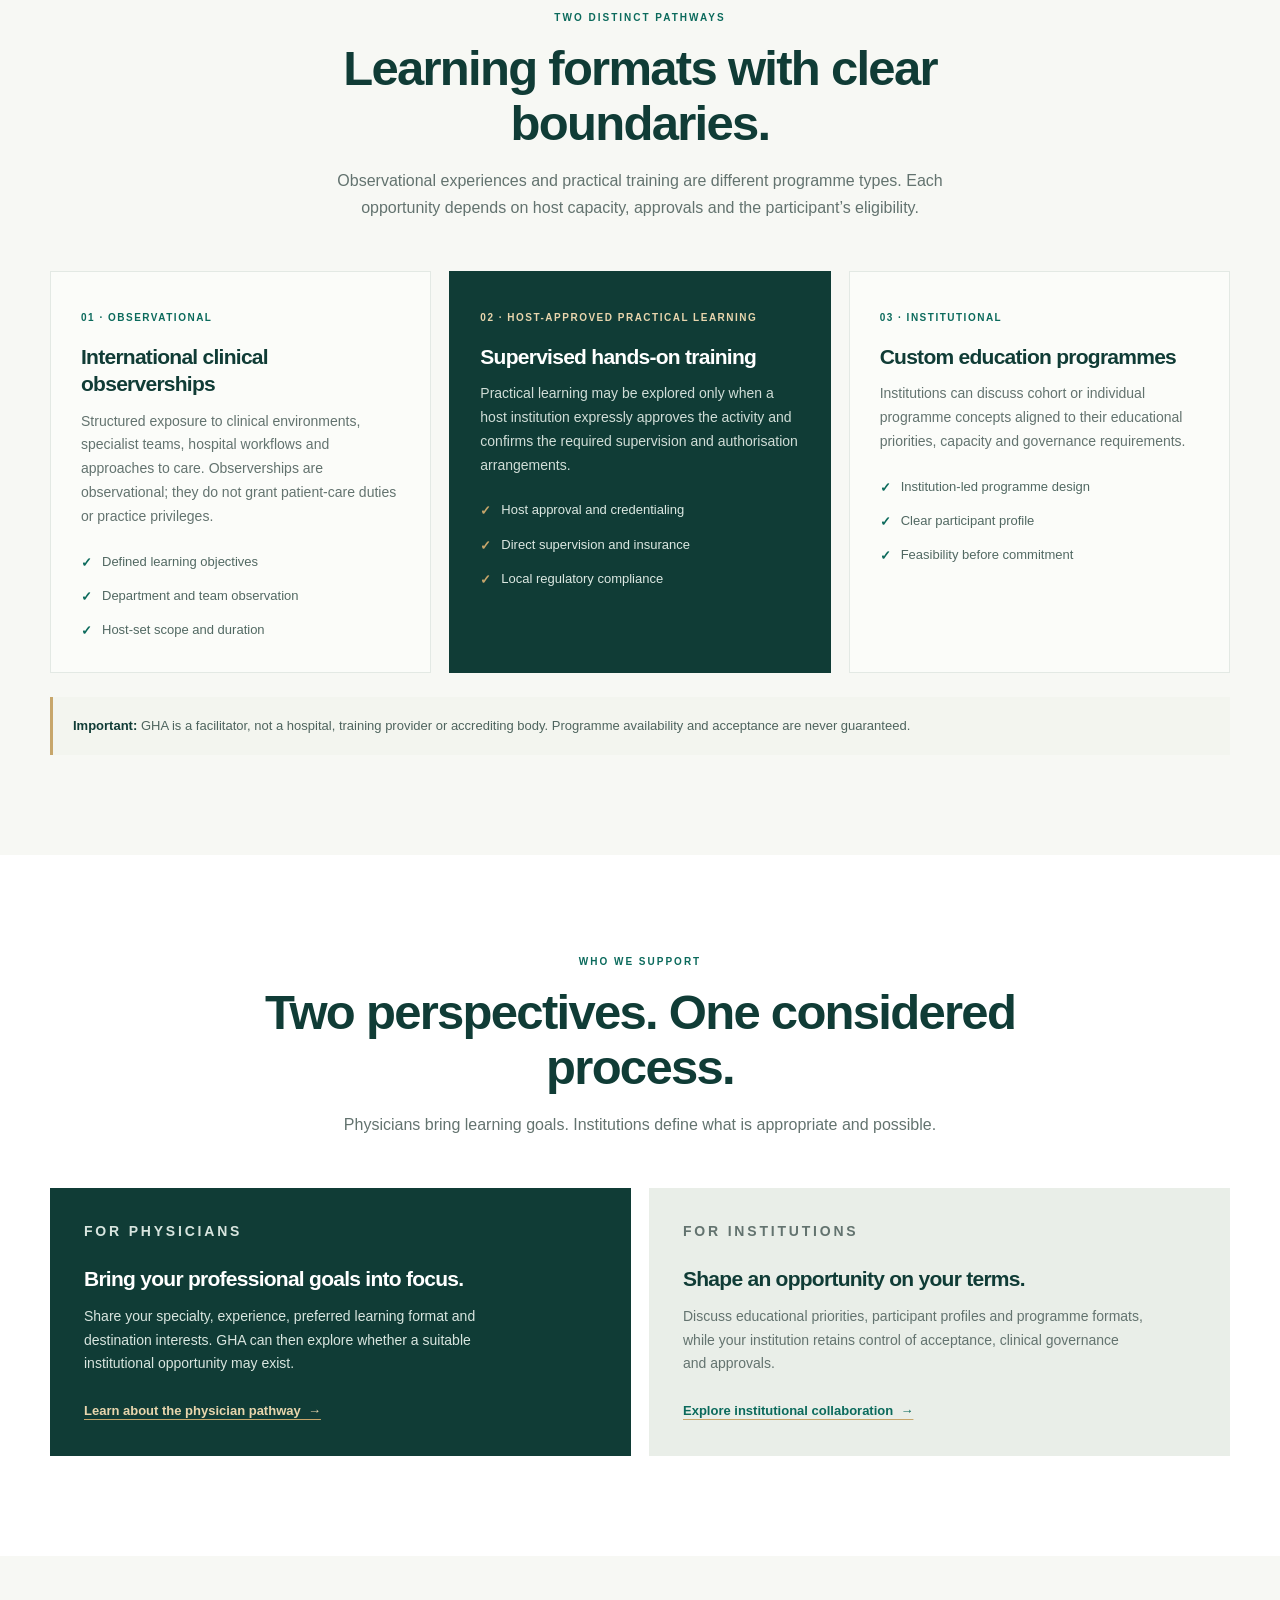
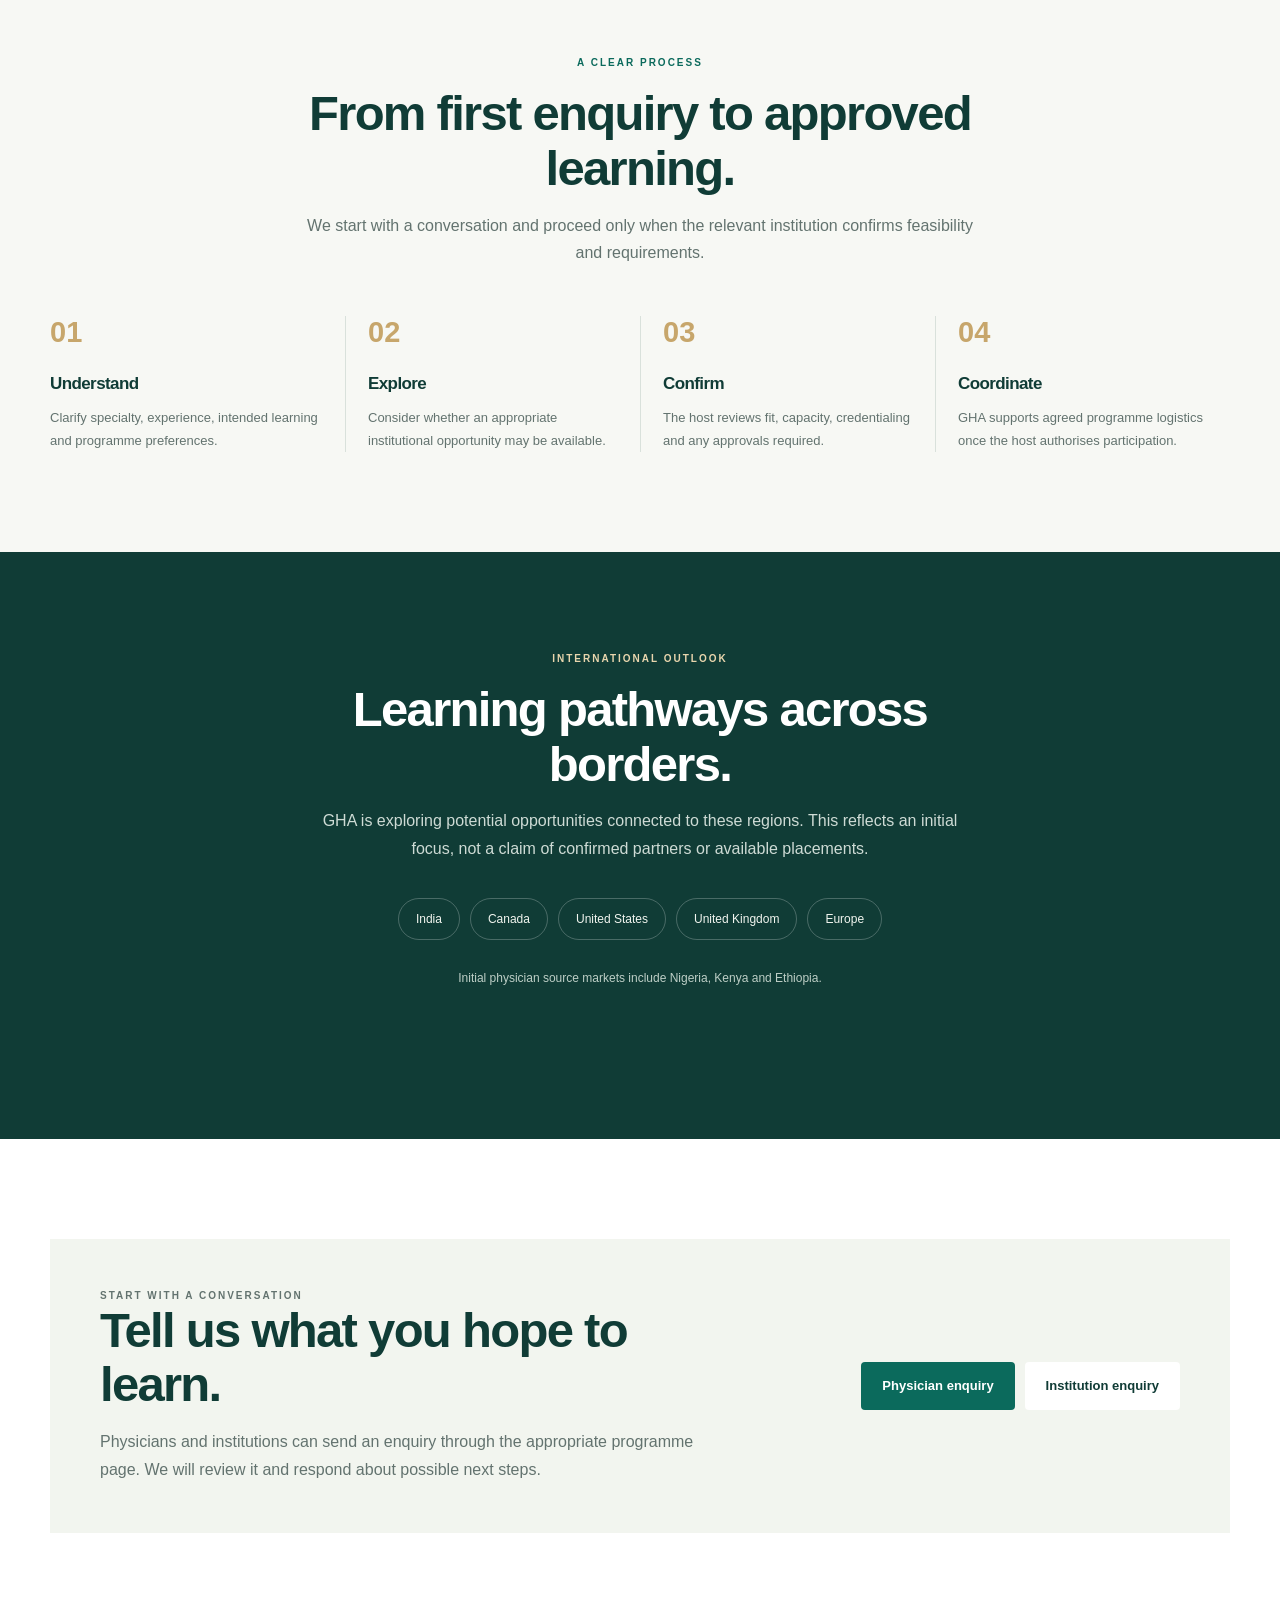
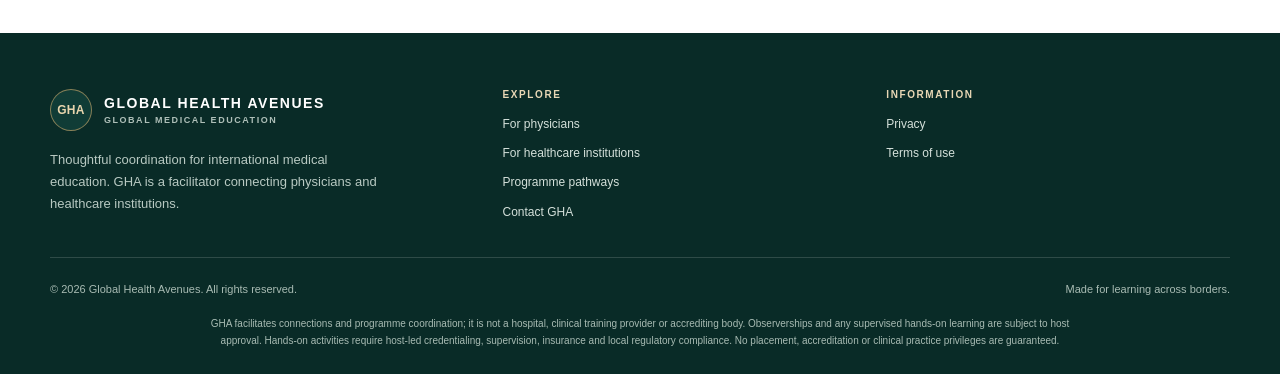
==== commit 3ed8ce7e: "Build polished GHA website and workflow guides" ====
--- a/index.html
+++ b/index.html
@@ -1,709 +1,123 @@
-
-<!DOCTYPE html>
+<!doctype html>
 <html lang="en">
 <head>
-  <meta charset="UTF-8">
-  <meta name="viewport" content="width=device-width, initial-scale=1.0">
-  <meta name="description" content="Global Health Avenues facilitates international hospital-based medical observerships and supervised clinical training opportunities for physicians and healthcare institutions.">
-  <meta name="theme-color" content="#075e54">
-  <title>Global Health Avenues | Global Medical Education</title>
-
-  <style>
-    :root {
-      --teal: #075e54;
-      --teal-light: #168477;
-      --dark: #173b37;
-      --muted: #647875;
-      --cream: #f5f8f6;
-      --white: #ffffff;
-      --gold: #c7a76c;
-    }
-
-    * {
-      margin: 0;
-      padding: 0;
-      box-sizing: border-box;
-    }
-
-    html {
-      scroll-behavior: smooth;
-    }
-
-    body {
-      font-family: Arial, Helvetica, sans-serif;
-      color: var(--dark);
-      line-height: 1.65;
-      background: var(--white);
-    }
-
-    a {
-      color: inherit;
-      text-decoration: none;
-    }
-
-    .container {
-      width: min(1120px, 90%);
-      margin: auto;
-    }
-
-    /* Navigation */
-    header {
-      background: rgba(255,255,255,0.97);
-      border-bottom: 1px solid #e8efec;
-      position: sticky;
-      top: 0;
-      z-index: 10;
-    }
-
-    nav {
-      min-height: 78px;
-      display: flex;
-      justify-content: space-between;
-      align-items: center;
-      gap: 24px;
-    }
-
-    .brand {
-      color: var(--teal);
-      font-size: 25px;
-      font-weight: 800;
-      letter-spacing: 2px;
-    }
-
-    .brand span {
-      display: block;
-      color: var(--muted);
-      font-size: 10px;
-      letter-spacing: 1.6px;
-      font-weight: 600;
-    }
-
-    .nav-links {
-      display: flex;
-      align-items: center;
-      gap: 26px;
-      font-size: 14px;
-      font-weight: 600;
-    }
-
-    .nav-links a:hover {
-      color: var(--teal-light);
-    }
-
-    .nav-cta {
-      background: var(--teal);
-      color: white;
-      padding: 11px 19px;
-      border-radius: 5px;
-    }
-
-    /* Hero */
-    .hero {
-      background:
-        linear-gradient(90deg, rgba(8,48,44,.94), rgba(8,48,44,.70)),
-        url("https://images.unsplash.com/photo-1551076805-e1869033e561?auto=format&fit=crop&w=2000&q=85")
-        center/cover;
-      color: white;
-      padding: 115px 0 120px;
-    }
-
-    .hero-content {
-      max-width: 720px;
-    }
-
-    .eyebrow {
-      color: #d8c18f;
-      text-transform: uppercase;
-      letter-spacing: 2px;
-      font-size: 12px;
-      font-weight: 700;
-      margin-bottom: 18px;
-    }
-
-    h1 {
-      font-size: clamp(38px, 5.5vw, 62px);
-      line-height: 1.12;
-      margin-bottom: 24px;
-      font-weight: 700;
-    }
-
-    .hero p {
-      font-size: 18px;
-      color: #e2eeea;
-      max-width: 620px;
-      margin-bottom: 32px;
-    }
-
-    .button {
-      display: inline-block;
-      padding: 14px 23px;
-      border-radius: 5px;
-      font-size: 14px;
-      font-weight: 700;
-      margin: 5px 8px 5px 0;
-      transition: .2s;
-    }
-
-    .button-primary {
-      background: var(--gold);
-      color: #183b36;
-    }
-
-    .button-outline {
-      border: 1px solid rgba(255,255,255,.7);
-      color: white;
-    }
-
-    .button:hover {
-      transform: translateY(-2px);
-    }
-
-    /* Shared sections */
-    section {
-      padding: 82px 0;
-    }
-
-    .section-heading {
-      max-width: 720px;
-      margin: 0 auto 42px;
-      text-align: center;
-    }
-
-    .section-heading .eyebrow {
-      color: var(--teal-light);
-    }
-
-    h2 {
-      font-size: clamp(29px, 4vw, 40px);
-      line-height: 1.2;
-      margin-bottom: 16px;
-    }
-
-    .section-heading p {
-      color: var(--muted);
-      font-size: 16px;
-    }
-
-    /* Introduction */
-    .intro {
-      background: var(--cream);
-    }
-
-    .intro-content {
-      max-width: 850px;
-      margin: auto;
-      text-align: center;
-    }
-
-    .intro-content p {
-      color: var(--muted);
-      font-size: 17px;
-    }
-
-    /* Services */
-    .service-grid {
-      display: grid;
-      grid-template-columns: repeat(2, 1fr);
-      gap: 25px;
-    }
-
-    .service-card {
-      border: 1px solid #e1eae6;
-      border-radius: 10px;
-      padding: 32px;
-      background: white;
-      box-shadow: 0 8px 28px rgba(20,65,55,.05);
-    }
-
-    .service-number {
-      color: var(--teal-light);
-      font-size: 13px;
-      font-weight: 800;
-      letter-spacing: 2px;
-      margin-bottom: 15px;
-    }
-
-    .service-card h3 {
-      font-size: 23px;
-      margin-bottom: 13px;
-    }
-
-    .service-card p {
-      color: var(--muted);
-      margin-bottom: 18px;
-    }
-
-    .service-card ul {
-      padding-left: 20px;
-      color: var(--muted);
-    }
-
-    .service-card li {
-      margin: 7px 0;
-    }
-
-    /* Audiences */
-    .audiences {
-      background: var(--cream);
-    }
-
-    .audience-grid {
-      display: grid;
-      grid-template-columns: repeat(2, 1fr);
-      gap: 25px;
-    }
-
-    .audience-card {
-      background: white;
-      padding: 32px;
-      border-radius: 10px;
-      border-top: 4px solid var(--teal-light);
-    }
-
-    .audience-card h3 {
-      font-size: 23px;
-      margin-bottom: 12px;
-    }
-
-    .audience-card p {
-      color: var(--muted);
-    }
-
-    /* Process */
-    .process-grid {
-      display: grid;
-      grid-template-columns: repeat(4, 1fr);
-      gap: 18px;
-    }
-
-    .process-card {
-      border-left: 2px solid var(--gold);
-      padding: 12px 16px;
-    }
-
-    .process-card strong {
-      display: block;
-      color: var(--teal);
-      font-size: 16px;
-      margin-bottom: 8px;
-    }
-
-    .process-card p {
-      color: var(--muted);
-      font-size: 14px;
-    }
-
-    /* Destinations */
-    .destinations {
-      background: var(--dark);
-      color: white;
-    }
-
-    .destinations .section-heading p {
-      color: #d0ded9;
-    }
-
-    .destination-list {
-      display: flex;
-      justify-content: center;
-      flex-wrap: wrap;
-      gap: 14px;
-    }
-
-    .destination-list span {
-      border: 1px solid rgba(255,255,255,.25);
-      padding: 13px 23px;
-      border-radius: 30px;
-      color: #f0f6f3;
-    }
-
-    /* Contact */
-    .contact {
-      background: var(--cream);
-    }
-
-    .contact-panel {
-      max-width: 760px;
-      margin: auto;
-      text-align: center;
-      background: white;
-      padding: 42px 30px;
-      border-radius: 10px;
-      border: 1px solid #e3ebe7;
-    }
-
-    .contact-panel p {
-      color: var(--muted);
-      margin-bottom: 22px;
-    }
-
-    /* Footer */
-    footer {
-      background: #102f2b;
-      color: #d8e5e0;
-      padding: 35px 0;
-      text-align: center;
-    }
-
-    footer strong {
-      display: block;
-      color: white;
-      font-size: 20px;
-      letter-spacing: 2px;
-    }
-
-    footer p {
-      font-size: 13px;
-      margin-top: 8px;
-      color: #b8cbc4;
-    }
-
-    .disclaimer {
-      font-size: 12px;
-      color: #b8cbc4;
-      max-width: 850px;
-      margin: 18px auto 0;
-    }
-
-    /* Mobile layout */
-    @media (max-width: 760px) {
-      nav {
-        padding: 15px 0;
-        align-items: flex-start;
-        flex-direction: column;
-      }
-
-      .nav-links {
-        flex-wrap: wrap;
-        gap: 12px 18px;
-        font-size: 13px;
-      }
-
-      .hero {
-        padding: 85px 0;
-      }
-
-      .service-grid,
-      .audience-grid {
-        grid-template-columns: 1fr;
-      }
-
-      .process-grid {
-        grid-template-columns: repeat(2, 1fr);
-      }
-
-      section {
-        padding: 62px 0;
-      }
-    }
-
-    @media (max-width: 420px) {
-      .process-grid {
-        grid-template-columns: 1fr;
-      }
-    }
-  </style>
+  <meta charset="utf-8">
+  <meta name="viewport" content="width=device-width, initial-scale=1">
+  <meta name="description" content="Global Health Avenues facilitates connections between physicians and healthcare institutions for international clinical observerships and host-approved supervised learning.">
+  <meta name="theme-color" content="#103c36">
+  <meta property="og:type" content="website">
+  <meta property="og:site_name" content="Global Health Avenues">
+  <meta property="og:title" content="Global Health Avenues | International Medical Education">
+  <meta property="og:description" content="Global Health Avenues facilitates connections between physicians and healthcare institutions for international clinical observerships and host-approved supervised learning.">
+  <meta property="og:url" content="https://global-health-avenues.arunbhatia-ab.workers.dev/">
+  <link rel="canonical" href="https://global-health-avenues.arunbhatia-ab.workers.dev/">
+  <link rel="icon" href="favicon.svg" type="image/svg+xml">
+  <link rel="stylesheet" href="assets/site.css">
+  <title>Global Health Avenues | International Medical Education</title>
+  <meta name="twitter:card" content="summary_large_image">
+  <meta property="og:image" content="https://images.unsplash.com/photo-1576091160399-112ba8d25d1d">
+  <script type="application/ld+json">{"@context":"https://schema.org","@type":"Organization","name":"Global Health Avenues","url":"https://global-health-avenues.arunbhatia-ab.workers.dev/","email":"globalhealthavenues@gmail.com","description":"Medical education facilitation connecting physicians and healthcare institutions for international learning opportunities."}</script>
 </head>
-
 <body>
-
-  <header>
-    <div class="container">
-      <nav>
-        <a href="#" class="brand">
-          GHA
-          <span>GLOBAL HEALTH AVENUES</span>
-        </a>
-
-        <div class="nav-links">
-  <a href="index.html">Home</a>
-  <a href="physicians.html">For Physicians</a>
-  <a href="institutions.html">For Institutions</a>
-  <a href="#programmes">Programmes</a>
-  <a href="#contact" class="nav-cta">Enquire</a>
-</div>
-      </nav>
-    </div>
-  </header>
-
-  <main>
-
-    <section class="hero">
-      <div class="container">
-        <div class="hero-content">
-          <div class="eyebrow">Global Medical Education</div>
-
-          <h1>Connecting Physicians to Global Clinical Learning Opportunities.</h1>
-
-          <p>
-            Facilitating international hospital-based medical observerships
-            and supervised clinical training through healthcare
-            institutional collaboration.
-          </p>
-
-          <a href="#physicians" class="button button-primary">
-            For Physicians
-          </a>
-
-          <a href="#institutions" class="button button-outline">
-            For Healthcare Institutions
-          </a>
-        </div>
-      </div>
-    </section>
-
-    <section class="intro" id="about">
-      <div class="container">
-        <div class="intro-content">
-          <div class="eyebrow">About GHA</div>
-          <h2>Advancing Healthcare Through Global Medical Education</h2>
-          <div class="eyebrow">About Global Health Avenues</div>
-
-<h2>Connecting Global Healthcare Through Medical Education</h2>
-
-<p>
-  Global Health Avenues (GHA) is an international medical education
-  facilitation organisation focused on connecting physicians with
-  healthcare institutions to explore clinical learning and
-  professional development opportunities across borders.
-</p>
-
-<p>
-  We work with medical professionals, hospitals and healthcare
-  institutions to understand educational objectives, identify
-  potential opportunities and facilitate the coordination of
-  international clinical observerships and supervised training
-  programmes.
-</p>
-
-<p>
-  Our role is to build meaningful connections, support programme
-  planning and help create structured pathways for international
-  medical education. Clinical activities, supervision and programme
-  approvals remain the responsibility of the host institution.
-</p>
-        </div>
-      </div>
-    </section>
-
-   <section class="soft-section" id="mission">
-  <div class="container">
-    <div class="section-heading">
-      <div class="eyebrow">Our Foundation</div>
-      <h2>Guided by Purpose, Driven by Global Collaboration</h2>
-      <p>
-        Our work is grounded in a commitment to meaningful
-        international medical education and responsible collaboration.
-      </p>
-    </div>
-
-    <div class="service-grid">
-      <article class="service-card">
-        <h3>Our Mission</h3>
-        <p>
-          To connect physicians and healthcare institutions through
-          meaningful international medical education opportunities,
-          facilitating access to global clinical learning and
-          professional development.
-        </p>
-      </article>
-
-      <article class="service-card">
-        <h3>Our Vision</h3>
-        <p>
-          To contribute to a globally connected healthcare community
-          where knowledge, experience and medical education cross
-          borders and create opportunities for professional growth.
-        </p>
-      </article>
-
-      <article class="service-card">
-        <h3>Our Values</h3>
-        <p>
-          Integrity, collaboration, transparency, educational
-          excellence and responsible facilitation guide the way
-          we work with physicians and healthcare institutions.
-        </p>
-      </article>
-    </div>
+<a class="skip-link" href="#main">Skip to content</a>
+<header class="site-header">
+  <div class="container navbar">
+    <a class="brand" href="index.html" aria-label="Global Health Avenues home">
+      <span class="brand-mark" aria-hidden="true">GHA</span>
+      <span><span class="brand-name">GLOBAL HEALTH AVENUES</span><span class="brand-descriptor">GLOBAL MEDICAL EDUCATION</span></span>
+    </a>
+    <button class="menu-toggle" type="button" aria-expanded="false" aria-controls="primary-nav" aria-label="Open navigation">
+      <svg viewBox="0 0 24 24" fill="none" stroke="currentColor" stroke-width="1.8" aria-hidden="true"><path d="M4 7h16M4 12h16M4 17h16"/></svg>
+    </button>
+    <nav class="nav-links" id="primary-nav" aria-label="Main navigation">
+      <a href="index.html" aria-current="page">Home</a>
+      <a href="physicians.html">For physicians</a>
+      <a href="institutions.html">For institutions</a>
+      <a href="#programmes">Programmes</a>
+      <a class="button button-primary" href="physicians.html#contact">Explore an opportunity</a>
+    </nav>
   </div>
-</section>
-    <section id="programmes">
-      <div class="container">
-        <div class="section-heading">
-          <div class="eyebrow">Our Programmes</div>
-          <h2>Clinical Learning Beyond Borders</h2>
-          <p>
-            We focus on two forms of hospital-based medical education,
-            subject to host institution approval and applicable
-            professional requirements.
-          </p>
-        </div>
-
-        <div class="service-grid">
-          <article class="service-card">
-            <div class="service-number">01 / OBSERVATIONAL LEARNING</div>
-            <h3>International Clinical Observerships</h3>
-            <p>
-              Structured observational experiences that allow physicians
-              to gain exposure to clinical environments, specialist teams,
-              hospital protocols and approaches to patient care.
-            </p>
-            <ul>
-              <li>Hospital and department exposure</li>
-              <li>Clinical team observation</li>
-              <li>Defined learning objectives</li>
-              <li>Programme coordination</li>
-            </ul>
-          </article>
-
-          <article class="service-card">
-            <div class="service-number">02 / SUPERVISED LEARNING</div>
-            <h3>Hands-on Clinical Training</h3>
-            <p>
-              Practical educational opportunities designed with
-              participating host institutions and delivered only
-              within their approved supervision and authorisation
-              arrangements.
-            </p>
-            <ul>
-              <li>Structured practical learning</li>
-              <li>Supervised clinical skills development</li>
-              <li>Specialty-focused learning objectives</li>
-              <li>Host institution approval and oversight</li>
-            </ul>
-          </article>
-        </div>
-      </div>
-    </section>
-
-    <section class="audiences">
-      <div class="container">
-        <div class="section-heading">
-          <div class="eyebrow">Who We Work With</div>
-          <h2>Supporting Physicians and Healthcare Institutions</h2>
-          <p>
-            Two complementary pathways to international medical
-            education and institutional collaboration.
-          </p>
-        </div>
-
-        <div class="audience-grid">
-          <article class="audience-card" id="physicians">
-            <h3>For Physicians</h3>
-            <p>
-              Explore international observerships and supervised
-              clinical training opportunities suited to your specialty,
-              experience and professional learning objectives.
-            </p>
-          </article>
-
-          <article class="audience-card" id="institutions">
-            <h3>For Healthcare Institutions</h3>
-            <p>
-              Explore collaboration with GHA to facilitate existing
-              educational opportunities or develop customised
-              training programmes for individual doctors and
-              institutional cohorts.
-            </p>
-          </article>
-        </div>
-      </div>
-    </section>
-
-    <section>
-      <div class="container">
-        <div class="section-heading">
-          <div class="eyebrow">How It Works</div>
-          <h2>A Structured Approach to International Training</h2>
-          <p>
-            Each opportunity is subject to eligibility, availability
-            and the approval requirements of the host institution.
-          </p>
-        </div>
-
-        <div class="process-grid">
-          <div class="process-card">
-            <strong>01. Enquiry</strong>
-            <p>Understand the physician's specialty, experience and learning objectives.</p>
-          </div>
-
-          <div class="process-card">
-            <strong>02. Matching</strong>
-            <p>Explore suitable opportunities with relevant host institutions.</p>
-          </div>
-
-          <div class="process-card">
-            <strong>03. Coordination</strong>
-            <p>Support the application and institutional approval process.</p>
-          </div>
-
-          <div class="process-card">
-            <strong>04. Programme</strong>
-            <p>Coordinate the approved educational experience and follow-up.</p>
-          </div>
-        </div>
-      </div>
-    </section>
-
-    <section class="destinations">
-      <div class="container">
-        <div class="section-heading">
-          <div class="eyebrow">International Outlook</div>
-          <h2>Exploring Global Learning Destinations</h2>
-          <p>
-            GHA's initial destination strategy includes exploring
-            suitable educational opportunities in the following markets.
-            Availability depends on institutional relationships and
-            programme approvals.
-          </p>
-        </div>
-
-        <div class="destination-list">
-          <span>India</span>
-          <span>Canada</span>
-          <span>United States</span>
-          <span>United Kingdom</span>
-          <span>Europe</span>
-        </div>
-      </div>
-    </section>
-
-    <section class="contact" id="contact">
-      <div class="container">
-        <div class="contact-panel">
-          <div class="eyebrow">Start a Conversation</div>
-          <h2>Explore a Global Medical Education Opportunity</h2>
-          <p>
-            Whether you are a physician seeking international clinical
-            exposure or an institution interested in educational
-            collaboration, we welcome your enquiry.
-          </p>
-          <p>
-            Contact details and enquiry facilities will be added
-            before the website goes live.
-          </p>
-        </div>
-      </div>
-    </section>
-
-  </main>
-
-  <footer>
-    <div class="container">
-      <strong>GHA | GLOBAL HEALTH AVENUES</strong>
-      <p>Advancing Healthcare Through Global Medical Education</p>
-      <p>© 2026 Global Health Avenues. All rights reserved.</p>
-      <div class="disclaimer">
-        Educational programme availability, clinical access and
-        participation are subject to host institution approval,
-        applicable laws, licensing requirements, credentialing,
-        supervision and insurance arrangements. GHA does not
-        independently grant medical practice privileges or
-        professional qualifications.
+</header>
+<main id="main">
+  <section class="hero">
+    <img class="hero-image" src="https://images.unsplash.com/photo-1576091160399-112ba8d25d1d?auto=format&amp;fit=crop&amp;w=2200&amp;q=85" alt="" fetchpriority="high">
+    <div class="container hero-inner"><div class="hero-copy">
+      <div class="hero-kicker">International medical education</div>
+      <h1>Clinical learning, thoughtfully connected.</h1>
+      <p class="lead">GHA facilitates conversations between physicians and healthcare institutions to explore international observerships and, where approved, supervised hands-on learning.</p>
+      <div class="hero-actions"><a class="button button-gold button-arrow" href="physicians.html">Explore learning pathways</a><a class="button button-outline" href="institutions.html">For healthcare institutions</a></div>
+    </div></div>
+  </section>
+  <div class="trust-bar"><div class="container trust-list"><span class="trust-item">Facilitation first</span><span class="trust-item">Host-led clinical governance</span><span class="trust-item">Clear learning objectives</span><span class="trust-item">Cross-border perspective</span></div></div>
+  <section class="section" id="about">
+    <div class="container split">
+      <div class="editorial-image"><img src="https://images.unsplash.com/photo-1579684385127-1ef15d508118?auto=format&amp;fit=crop&amp;w=1200&amp;q=82" alt="Healthcare professionals in discussion in a clinical setting" loading="lazy"><div class="image-caption">A bridge between physician learning goals and institutional educational opportunities.</div></div>
+      <div class="split-copy"><p class="eyebrow">About Global Health Avenues</p><h2>We make the connections. Hosts lead the learning.</h2>
+        <p>Global Health Avenues is a medical education facilitation and coordination organisation. We help physicians clarify their professional learning objectives and explore potential opportunities with healthcare institutions.</p>
+        <p>Our role is to support thoughtful introductions, programme planning and participant coordination. Host institutions decide whether to participate, approve programmes and determine all clinical activity and oversight.</p>
+        <a class="text-link" href="institutions.html">How institutional collaboration works&nbsp; →</a>
       </div>
     </div>
-  </footer>
-
+  </section>
+  <section class="section section-soft" id="programmes">
+    <div class="container">
+      <div class="section-heading"><p class="eyebrow">Two distinct pathways</p><h2>Learning formats with clear boundaries.</h2><p class="section-intro">Observational experiences and practical training are different programme types. Each opportunity depends on host capacity, approvals and the participant’s eligibility.</p></div>
+      <div class="card-grid">
+        <article class="programme-card"><span class="card-label">01 · OBSERVATIONAL</span><h3>International clinical observerships</h3><p>Structured exposure to clinical environments, specialist teams, hospital workflows and approaches to care. Observerships are observational; they do not grant patient-care duties or practice privileges.</p><ul class="check-list"><li>Defined learning objectives</li><li>Department and team observation</li><li>Host-set scope and duration</li></ul></article>
+        <article class="programme-card programme-card-dark"><span class="card-label">02 · HOST-APPROVED PRACTICAL LEARNING</span><h3>Supervised hands-on training</h3><p>Practical learning may be explored only when a host institution expressly approves the activity and confirms the required supervision and authorisation arrangements.</p><ul class="check-list"><li>Host approval and credentialing</li><li>Direct supervision and insurance</li><li>Local regulatory compliance</li></ul></article>
+        <article class="programme-card"><span class="card-label">03 · INSTITUTIONAL</span><h3>Custom education programmes</h3><p>Institutions can discuss cohort or individual programme concepts aligned to their educational priorities, capacity and governance requirements.</p><ul class="check-list"><li>Institution-led programme design</li><li>Clear participant profile</li><li>Feasibility before commitment</li></ul></article>
+      </div>
+      <div class="note"><strong>Important:</strong> GHA is a facilitator, not a hospital, training provider or accrediting body. Programme availability and acceptance are never guaranteed.</div>
+    </div>
+  </section>
+  <section class="section">
+    <div class="container">
+      <div class="section-heading"><p class="eyebrow">Who we support</p><h2>Two perspectives. One considered process.</h2><p class="section-intro">Physicians bring learning goals. Institutions define what is appropriate and possible.</p></div>
+      <div class="audience-grid">
+        <article class="audience-card"><p class="eyebrow eyebrow-light">For physicians</p><h3>Bring your professional goals into focus.</h3><p>Share your specialty, experience, preferred learning format and destination interests. GHA can then explore whether a suitable institutional opportunity may exist.</p><a class="text-link" href="physicians.html">Learn about the physician pathway&nbsp; →</a></article>
+        <article class="audience-card"><p class="eyebrow">For institutions</p><h3>Shape an opportunity on your terms.</h3><p>Discuss educational priorities, participant profiles and programme formats, while your institution retains control of acceptance, clinical governance and approvals.</p><a class="text-link" href="institutions.html">Explore institutional collaboration&nbsp; →</a></article>
+      </div>
+    </div>
+  </section>
+  <section class="section section-soft">
+    <div class="container"><div class="section-heading"><p class="eyebrow">A clear process</p><h2>From first enquiry to approved learning.</h2><p class="section-intro">We start with a conversation and proceed only when the relevant institution confirms feasibility and requirements.</p></div>
+      <div class="process-grid">
+        <article class="process-step"><span class="step-number">01</span><h3>Understand</h3><p>Clarify specialty, experience, intended learning and programme preferences.</p></article>
+        <article class="process-step"><span class="step-number">02</span><h3>Explore</h3><p>Consider whether an appropriate institutional opportunity may be available.</p></article>
+        <article class="process-step"><span class="step-number">03</span><h3>Confirm</h3><p>The host reviews fit, capacity, credentialing and any approvals required.</p></article>
+        <article class="process-step"><span class="step-number">04</span><h3>Coordinate</h3><p>GHA supports agreed programme logistics once the host authorises participation.</p></article>
+      </div>
+    </div>
+  </section>
+  <section class="section section-dark">
+    <div class="container"><div class="section-heading"><p class="eyebrow eyebrow-light">International outlook</p><h2>Learning pathways across borders.</h2><p class="section-intro">GHA is exploring potential opportunities connected to these regions. This reflects an initial focus, not a claim of confirmed partners or available placements.</p>
+      <div class="destination-row"><span class="destination">India</span><span class="destination">Canada</span><span class="destination">United States</span><span class="destination">United Kingdom</span><span class="destination">Europe</span></div>
+      <p class="destination-note">Initial physician source markets include Nigeria, Kenya and Ethiopia.</p>
+    </div></div>
+  </section>
+  <section class="section"><div class="container"><div class="cta-panel"><div><p class="eyebrow">Start with a conversation</p><h2>Tell us what you hope to learn.</h2><p>Physicians and institutions can send an enquiry through the appropriate programme page. We will review it and respond about possible next steps.</p></div><div class="cta-actions"><a class="button button-primary" href="physicians.html#contact">Physician enquiry</a><a class="button button-light" href="institutions.html#contact">Institution enquiry</a></div></div></div></section>
+</main>
+<footer class="site-footer">
+  <div class="container">
+    <div class="footer-main">
+      <div class="footer-brand">
+        <a class="brand" href="index.html">
+          <span class="brand-mark" aria-hidden="true">GHA</span>
+          <span><span class="brand-name">GLOBAL HEALTH AVENUES</span><span class="brand-descriptor">GLOBAL MEDICAL EDUCATION</span></span>
+        </a>
+        <p>Thoughtful coordination for international medical education. GHA is a facilitator connecting physicians and healthcare institutions.</p>
+      </div>
+      <div><div class="footer-heading">Explore</div><div class="footer-links">
+        <a href="physicians.html">For physicians</a><a href="institutions.html">For healthcare institutions</a><a href="index.html#programmes">Programme pathways</a><a href="mailto:globalhealthavenues@gmail.com">Contact GHA</a>
+      </div></div>
+      <div><div class="footer-heading">Information</div><div class="footer-links">
+        <a href="privacy.html">Privacy</a><a href="terms.html">Terms of use</a>
+      </div></div>
+    </div>
+    <div class="footer-bottom"><span>© 2026 Global Health Avenues. All rights reserved.</span><span>Made for learning across borders.</span></div>
+    <p class="footer-disclaimer">GHA facilitates connections and programme coordination; it is not a hospital, clinical training provider or accrediting body. Observerships and any supervised hands-on learning are subject to host approval. Hands-on activities require host-led credentialing, supervision, insurance and local regulatory compliance. No placement, accreditation or clinical practice privileges are guaranteed.</p>
+  </div>
+</footer>
+<script src="assets/site.js" defer></script>
 </body>
 </html>
--- a/assets/site.css
+++ b/assets/site.css
@@ -0,0 +1,209 @@
+
+:root {
+  --forest: #103c36;
+  --forest-deep: #092b27;
+  --teal: #0b6a5c;
+  --teal-bright: #138777;
+  --gold: #c7a66b;
+  --gold-soft: #e8d5ad;
+  --ink: #1d3532;
+  --muted: #63736f;
+  --paper: #f7f8f4;
+  --white: #fff;
+  --line: #e3e9e4;
+  --serif: Georgia, 'Times New Roman', serif;
+  --sans: -apple-system, BlinkMacSystemFont, 'Segoe UI', Arial, sans-serif;
+  --display: -apple-system, BlinkMacSystemFont, 'Segoe UI', Arial, sans-serif;
+  --container: 1180px;
+}
+* { box-sizing: border-box; }
+html { scroll-behavior: smooth; scroll-padding-top: 92px; }
+body { margin: 0; color: var(--ink); background: var(--white); font: 16px/1.7 var(--sans); -webkit-font-smoothing: antialiased; }
+img { display: block; max-width: 100%; }
+a { color: inherit; text-decoration: none; }
+button, input, select, textarea { font: inherit; }
+button, a { -webkit-tap-highlight-color: transparent; }
+:focus-visible { outline: 3px solid #d6ad61; outline-offset: 4px; }
+::selection { color: var(--forest-deep); background: #ead5a7; }
+.skip-link { position: fixed; z-index: 100; left: 16px; top: 12px; transform: translateY(-160%); padding: 11px 16px; border-radius: 6px; color: white; background: var(--forest); }
+.skip-link:focus { transform: translateY(0); }
+.container { width: min(var(--container), calc(100% - 64px)); margin-inline: auto; }
+.narrow { width: min(820px, calc(100% - 48px)); margin-inline: auto; }
+.site-header { position: sticky; z-index: 50; top: 0; background: rgba(255,255,255,.96); border-bottom: 1px solid rgba(16,60,54,.09); backdrop-filter: blur(16px); }
+.navbar { min-height: 82px; display: flex; align-items: center; justify-content: space-between; gap: 32px; }
+.brand { display: inline-flex; align-items: center; gap: 12px; color: var(--forest); }
+.brand-mark { width: 42px; height: 42px; display: grid; place-items: center; border: 1px solid rgba(199,166,107,.65); border-radius: 50%; color: var(--gold-soft); background: var(--forest); font: 700 12px var(--display); letter-spacing: .03em; }
+.brand-name { display: block; font: 800 14px/1.15 var(--display); letter-spacing: .11em; }
+.brand-descriptor { display: block; margin-top: 5px; color: var(--muted); font: 600 9px/1 var(--sans); letter-spacing: .17em; }
+.nav-links { display: flex; align-items: center; gap: clamp(15px,2.4vw,32px); color: #405753; font-size: 13px; font-weight: 600; }
+.nav-links a:not(.button):hover, .nav-links a[aria-current="page"] { color: var(--teal); }
+.nav-links a[aria-current="page"] { text-decoration: underline; text-decoration-color: var(--gold); text-decoration-thickness: 2px; text-underline-offset: 8px; }
+.menu-toggle { display: none; width: 44px; height: 44px; padding: 9px; border: 1px solid var(--line); border-radius: 50%; color: var(--forest); background: white; cursor: pointer; }
+.menu-toggle svg { width: 23px; height: 23px; }
+.button { min-height: 48px; display: inline-flex; justify-content: center; align-items: center; gap: 9px; padding: 12px 20px; border: 1px solid transparent; border-radius: 4px; font: 700 13px/1.2 var(--sans); transition: background .2s, color .2s, transform .2s, border-color .2s; }
+.button:hover { transform: translateY(-2px); }
+.button-primary { color: white; background: var(--teal); }
+.button-primary:hover { background: var(--forest); }
+.button-gold { color: var(--forest-deep); background: var(--gold); }
+.button-gold:hover { background: #d8b879; }
+.button-light { color: var(--forest); background: white; }
+.button-outline { color: white; border-color: rgba(255,255,255,.45); background: transparent; }
+.button-outline:hover { border-color: white; background: rgba(255,255,255,.08); }
+.button-arrow::after { content: '↗'; font-size: 16px; line-height: 0; }
+.eyebrow { margin: 0 0 16px; color: var(--teal); font: 700 10px/1.4 var(--sans); letter-spacing: .2em; text-transform: uppercase; }
+.eyebrow-light { color: var(--gold-soft); }
+h1, h2, h3, p { margin-top: 0; }
+h1, h2, h3 { color: var(--forest); font-family: var(--display); letter-spacing: -.035em; }
+h1 { margin-bottom: 22px; font-size: clamp(43px,6.1vw,76px); line-height: 1.04; font-weight: 600; }
+h2 { margin-bottom: 16px; font-size: clamp(32px,4vw,49px); line-height: 1.12; font-weight: 600; }
+h3 { margin-bottom: 12px; font-size: 21px; line-height: 1.3; font-weight: 700; }
+.lead { max-width: 700px; color: #586e68; font-size: clamp(17px,1.65vw,20px); line-height: 1.65; }
+.section { padding: 100px 0; }
+.section-soft { background: var(--paper); }
+.section-dark { color: #eff5f1; background: var(--forest); }
+.section-dark h2, .section-dark h3 { color: white; }
+.section-dark .lead, .section-dark .section-intro { color: #cedbd5; }
+.section-heading { max-width: 760px; margin: 0 auto 50px; text-align: center; }
+.section-intro { max-width: 670px; margin: 0 auto; color: var(--muted); }
+.hero { position: relative; min-height: 645px; display: flex; align-items: center; overflow: hidden; color: white; background: var(--forest-deep); }
+.hero-image { position: absolute; inset: 0; width: 100%; height: 100%; object-fit: cover; object-position: center 44%; opacity: .49; }
+.hero::before { position: absolute; z-index: 1; inset: 0; content: ''; background: linear-gradient(90deg, rgba(7,37,33,.94) 0%, rgba(9,46,41,.84) 48%, rgba(9,46,41,.30) 100%), linear-gradient(0deg, rgba(5,36,31,.40), transparent 54%); }
+.hero::after { position: absolute; z-index: 1; right: -14%; bottom: -67%; width: 68vw; aspect-ratio: 1; border: 1px solid rgba(217,190,132,.20); border-radius: 50%; content: ''; box-shadow: 0 0 0 55px rgba(255,255,255,.025), 0 0 0 110px rgba(255,255,255,.02); }
+.hero-inner { position: relative; z-index: 2; width: 100%; padding: 112px 0 120px; }
+.hero-copy { max-width: 740px; }
+.hero h1 { max-width: 730px; color: white; }
+.hero .lead { max-width: 650px; margin-bottom: 30px; color: #e0e9e5; }
+.hero-actions { display: flex; flex-wrap: wrap; gap: 12px; }
+.hero-kicker { display: inline-flex; align-items: center; gap: 11px; margin-bottom: 22px; color: #e4d1a5; font-size: 11px; font-weight: 700; letter-spacing: .16em; text-transform: uppercase; }
+.hero-kicker::before { width: 28px; height: 1px; background: var(--gold); content: ''; }
+.trust-bar { background: #f1f3ed; border-bottom: 1px solid var(--line); }
+.trust-list { min-height: 76px; display: flex; align-items: center; justify-content: space-between; gap: 20px; }
+.trust-item { display: flex; align-items: center; gap: 10px; color: #49615a; font-size: 12px; font-weight: 600; }
+.trust-item::before { width: 7px; height: 7px; flex: 0 0 7px; border-radius: 50%; background: var(--gold); content: ''; }
+.split { display: grid; grid-template-columns: 1fr 1fr; gap: 78px; align-items: center; }
+.split-copy > p:not(.eyebrow) { color: var(--muted); }
+.editorial-image { position: relative; min-height: 420px; overflow: hidden; background: #d9e0d8; }
+.editorial-image img { width: 100%; height: 100%; min-height: 420px; object-fit: cover; }
+.image-caption { position: absolute; right: 18px; bottom: 18px; left: 18px; padding: 15px 18px; color: white; background: rgba(9,43,39,.86); font-size: 12px; }
+.value-grid, .card-grid { display: grid; grid-template-columns: repeat(3,1fr); gap: 18px; }
+.value-card, .programme-card { position: relative; min-height: 240px; padding: 30px; background: white; border: 1px solid var(--line); }
+.value-card::before { position: absolute; top: 0; left: 30px; width: 35px; height: 2px; background: var(--gold); content: ''; }
+.value-card p, .programme-card p { margin-bottom: 0; color: var(--muted); font-size: 14px; }
+.card-index { display: block; margin-bottom: 26px; color: var(--teal); font: 700 10px var(--sans); letter-spacing: .16em; }
+.programme-card { min-height: 360px; background: #fbfcf9; }
+.programme-card-dark { color: #e1ece7; background: var(--forest); border-color: var(--forest); }
+.programme-card-dark h3 { color: white; }
+.programme-card-dark p { color: #d0ddd7; }
+.card-label { display: inline-block; margin-bottom: 20px; color: var(--teal); font: 700 10px var(--sans); letter-spacing: .15em; }
+.programme-card-dark .card-label { color: var(--gold-soft); }
+.check-list { display: grid; gap: 11px; margin: 22px 0 0; padding: 0; list-style: none; }
+.check-list li { display: flex; align-items: flex-start; gap: 10px; color: #516862; font-size: 13px; }
+.check-list li::before { margin-top: 1px; color: var(--teal); content: '✓'; font-weight: 700; }
+.programme-card-dark .check-list li { color: #dce8e2; }
+.programme-card-dark .check-list li::before { color: var(--gold); }
+.note { margin-top: 24px; padding: 18px 20px; border-left: 3px solid var(--gold); color: #4e645e; background: #f3f5ef; font-size: 13px; }
+.note strong { color: var(--forest); }
+.audience-grid { display: grid; grid-template-columns: 1fr 1fr; gap: 18px; }
+.audience-card { position: relative; min-height: 250px; display: flex; flex-direction: column; align-items: flex-start; padding: 34px; color: white; background: var(--forest); }
+.audience-card:nth-child(2) { background: #e9eee8; color: var(--ink); }
+.audience-card h3 { color: white; }
+.audience-card:nth-child(2) h3 { color: var(--forest); }
+.audience-card p { max-width: 460px; margin-bottom: 24px; color: #d8e5df; font-size: 14px; }
+.audience-card:nth-child(2) p { color: var(--muted); }
+.audience-card .text-link { margin-top: auto; color: var(--gold-soft); font-size: 13px; font-weight: 700; }
+.audience-card:nth-child(2) .text-link { color: var(--teal); }
+.text-link { text-decoration: underline; text-decoration-color: var(--gold); text-underline-offset: 4px; }
+.process-grid { display: grid; grid-template-columns: repeat(4,1fr); gap: 0; }
+.process-step { padding: 0 22px; border-left: 1px solid #d9e1db; }
+.process-step:first-child { border-left: 0; padding-left: 0; }
+.step-number { display: block; margin-bottom: 24px; color: var(--gold); font: 600 29px var(--display); }
+.process-step p { margin-bottom: 0; color: var(--muted); font-size: 13px; }
+.process-step h3 { font-size: 17px; }
+.destination-row { display: flex; flex-wrap: wrap; justify-content: center; gap: 10px; margin-top: 36px; }
+.destination { padding: 10px 17px; border: 1px solid rgba(255,255,255,.24); border-radius: 30px; color: #f1f5ef; font-size: 12px; }
+.destination-note { margin: 28px auto 0; color: #bdcec6; font-size: 12px; text-align: center; }
+.cta-panel { display: grid; grid-template-columns: 1.2fr .8fr; gap: 48px; align-items: center; padding: 50px; background: #f2f5ef; }
+.cta-panel p { max-width: 610px; margin-bottom: 0; color: var(--muted); }
+.cta-actions { display: flex; justify-content: flex-end; flex-wrap: wrap; gap: 10px; }
+.page-hero { position: relative; overflow: hidden; padding: 92px 0 88px; color: white; background: var(--forest); }
+.page-hero::after { position: absolute; right: -100px; top: -175px; width: 560px; height: 560px; border: 1px solid rgba(231,211,165,.23); border-radius: 50%; content: ''; box-shadow: 0 0 0 45px rgba(255,255,255,.025), 0 0 0 95px rgba(255,255,255,.02); }
+.page-hero .container { position: relative; z-index: 1; }
+.page-hero h1 { max-width: 850px; color: white; font-size: clamp(41px,5.3vw,66px); }
+.page-hero .lead { max-width: 740px; color: #dce8e2; }
+.page-hero .hero-actions { margin-top: 26px; }
+.form-section { padding: 88px 0; background: var(--paper); }
+.form-shell { width: min(900px,100%); margin: 34px auto 0; padding: 18px; background: white; border: 1px solid var(--line); box-shadow: 0 14px 50px rgba(22,56,48,.07); }
+.form-shell iframe { display: block; width: 100%; min-height: 1050px; border: 0; }
+.form-fallback { margin: 14px 4px 2px; color: var(--muted); font-size: 12px; text-align: center; }
+.form-fallback a { color: var(--teal); text-decoration: underline; text-underline-offset: 3px; }
+.form-privacy { max-width: 800px; margin: 18px auto 0; color: var(--muted); font-size: 12px; text-align: center; }
+.specialty-grid { display: grid; grid-template-columns: repeat(3,1fr); gap: 1px; background: var(--line); border: 1px solid var(--line); }
+.specialty-card { min-height: 150px; padding: 24px; background: white; }
+.specialty-card p { margin-bottom: 0; color: var(--muted); font-size: 13px; }
+.split-note { padding: 34px; background: #eef2ec; }
+.split-note h3 { margin-bottom: 12px; }
+.split-note p { margin: 0; color: #526862; font-size: 14px; }
+.legal-header { padding: 68px 0 52px; background: var(--paper); border-bottom: 1px solid var(--line); }
+.legal-header h1 { max-width: 800px; font-size: clamp(39px,5vw,58px); }
+.legal-updated { color: var(--muted); font-size: 12px; }
+.legal-content { padding: 56px 0 90px; }
+.legal-content h2 { margin-top: 42px; font-size: 25px; }
+.legal-content h2:first-child { margin-top: 0; }
+.legal-content p, .legal-content li { color: #4c625c; }
+.legal-content ul { padding-left: 22px; }
+.legal-callout { margin: 28px 0; padding: 18px 20px; border-left: 3px solid var(--gold); background: var(--paper); color: #526862; }
+.site-footer { padding: 56px 0 25px; color: #c8d7d1; background: var(--forest-deep); }
+.footer-main { display: grid; grid-template-columns: 1.2fr 1fr 1fr; gap: 40px; padding-bottom: 35px; }
+.footer-brand .brand { color: white; }
+.footer-brand .brand-descriptor { color: #aebfb8; }
+.footer-brand p { max-width: 330px; margin: 18px 0 0; color: #b8c9c2; font-size: 13px; }
+.footer-heading { margin-bottom: 14px; color: #e8d7b5; font: 700 10px var(--sans); letter-spacing: .16em; text-transform: uppercase; }
+.footer-links { display: grid; gap: 9px; color: #d4e0da; font-size: 12px; }
+.footer-links a:hover { color: white; text-decoration: underline; text-underline-offset: 3px; }
+.footer-bottom { display: flex; justify-content: space-between; gap: 18px; padding-top: 22px; border-top: 1px solid rgba(255,255,255,.15); color: #a8bbb3; font-size: 11px; }
+.footer-disclaimer { max-width: 860px; margin: 16px auto 0; color: #a8bbb3; font-size: 10px; text-align: center; }
+@media (max-width: 900px) {
+  .container { width: min(var(--container), calc(100% - 44px)); }
+  .menu-toggle { display: grid; place-items: center; margin-left: auto; }
+  .navbar { min-height: 74px; flex-wrap: wrap; gap: 10px; padding: 12px 0; }
+  .nav-links { display: none; width: 100%; align-items: stretch; gap: 0; padding: 4px 0 12px; }
+  .nav-links.is-open { display: flex; flex-direction: column; }
+  .nav-links > a { padding: 12px 4px; border-top: 1px solid var(--line); }
+  .nav-links > .button { margin-top: 10px; }
+  .split { gap: 38px; }
+  .process-grid { grid-template-columns: repeat(2,1fr); gap: 26px 0; }
+  .process-step:nth-child(3) { border-left: 0; padding-left: 0; }
+  .cta-panel { grid-template-columns: 1fr; gap: 25px; }
+  .cta-actions { justify-content: flex-start; }
+}
+@media (max-width: 680px) {
+  html { scroll-padding-top: 75px; }
+  .container { width: calc(100% - 36px); }
+  .section { padding: 72px 0; }
+  .hero { min-height: 590px; }
+  .hero-inner { padding: 85px 0; }
+  .hero::after { right: -70%; bottom: -48%; width: 130vw; }
+  .hero::before { background: linear-gradient(90deg, rgba(7,37,33,.92), rgba(9,46,41,.68)), linear-gradient(0deg, rgba(5,36,31,.43), transparent 70%); }
+  .hero .lead { font-size: 16px; }
+  .trust-list { align-items: flex-start; flex-direction: column; gap: 12px; padding: 19px 0; }
+  .split, .audience-grid { grid-template-columns: 1fr; }
+  .editorial-image, .editorial-image img { min-height: 310px; }
+  .value-grid, .card-grid, .specialty-grid { grid-template-columns: 1fr; }
+  .value-card { min-height: 190px; }
+  .programme-card { min-height: auto; }
+  .process-grid { grid-template-columns: 1fr; gap: 0; }
+  .process-step, .process-step:first-child, .process-step:nth-child(3) { padding: 0 0 22px 20px; border-left: 1px solid #d9e1db; }
+  .process-step:last-child { border-left-color: transparent; }
+  .step-number { margin-bottom: 12px; font-size: 23px; }
+  .cta-panel { padding: 30px 22px; }
+  .page-hero { padding: 70px 0 64px; }
+  .form-section { padding: 62px 0; }
+  .form-shell { padding: 8px; }
+  .form-shell iframe { min-height: 1120px; }
+  .footer-main { grid-template-columns: 1fr 1fr; gap: 30px 22px; }
+  .footer-brand { grid-column: 1 / -1; }
+  .footer-bottom { flex-direction: column; }
+}
+@media (prefers-reduced-motion: reduce) {
+  *, *::before, *::after { scroll-behavior: auto !important; transition-duration: .01ms !important; animation-duration: .01ms !important; animation-iteration-count: 1 !important; }
+}
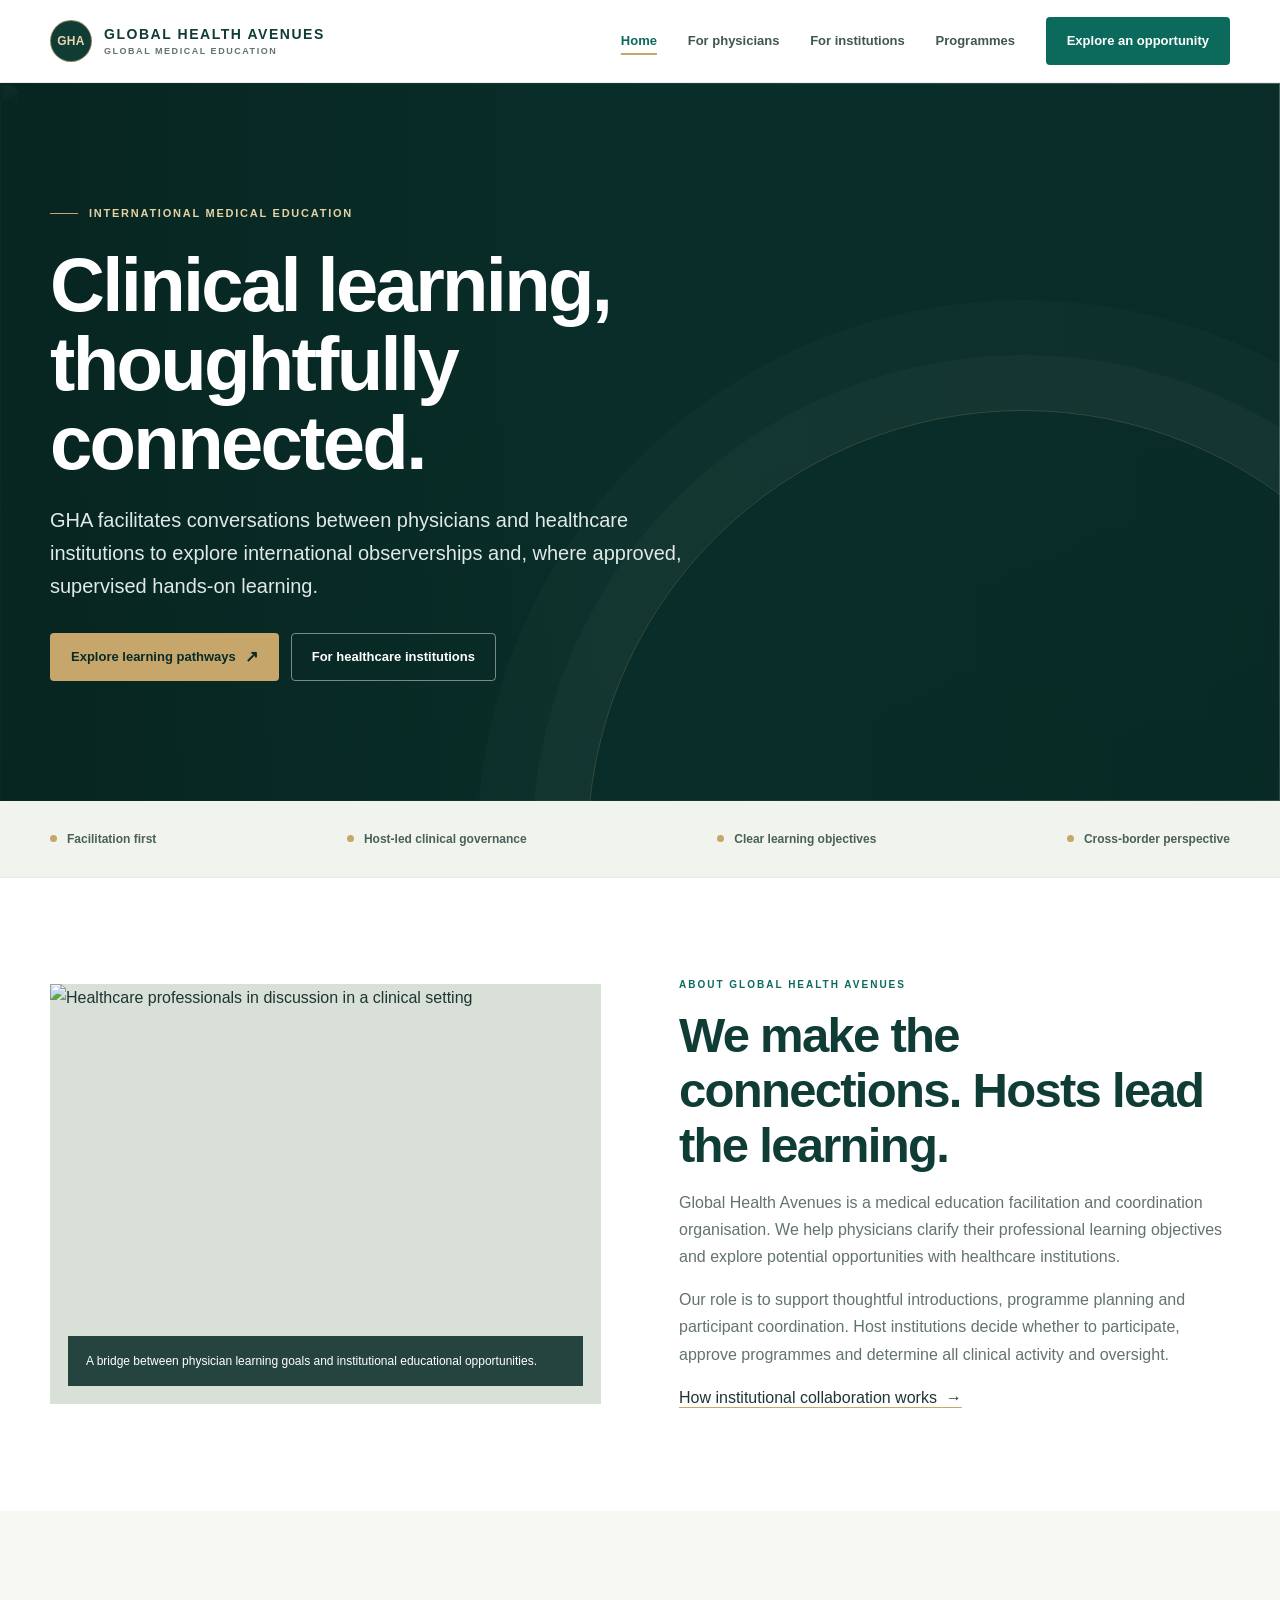
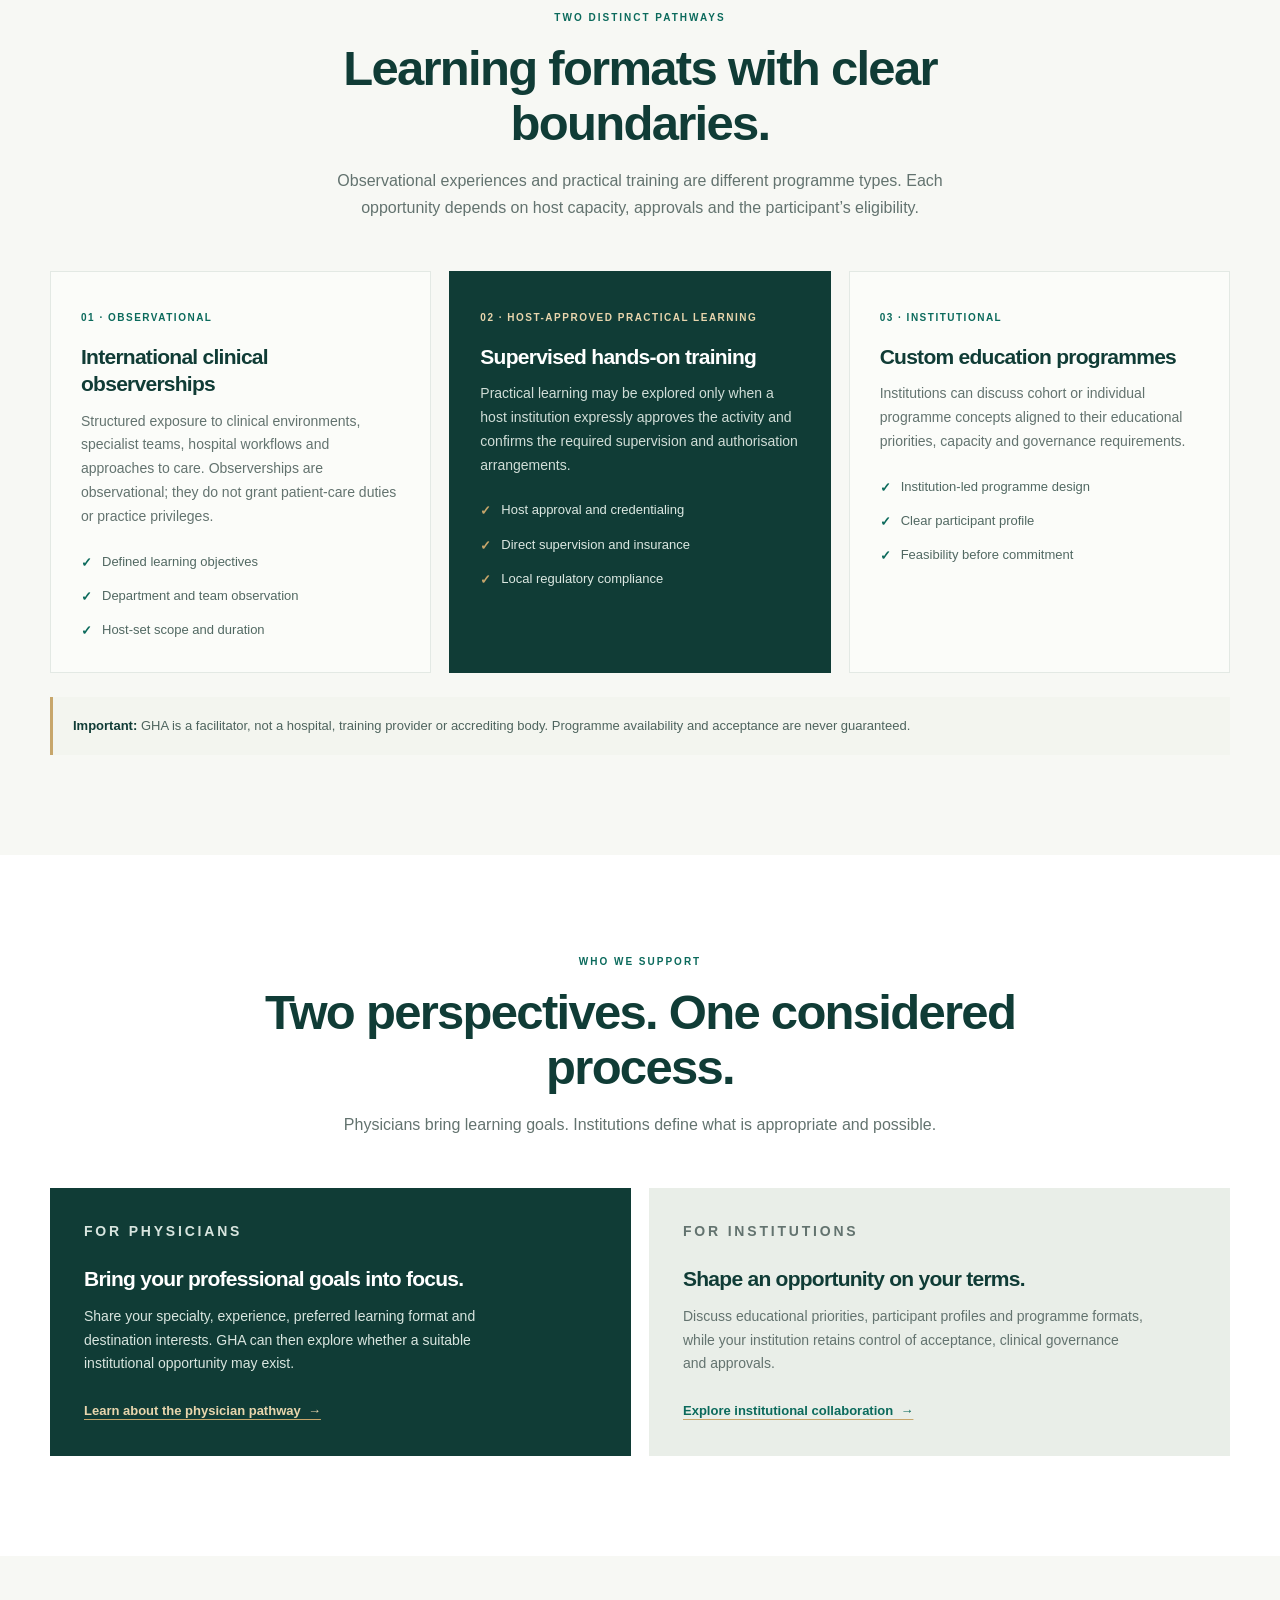
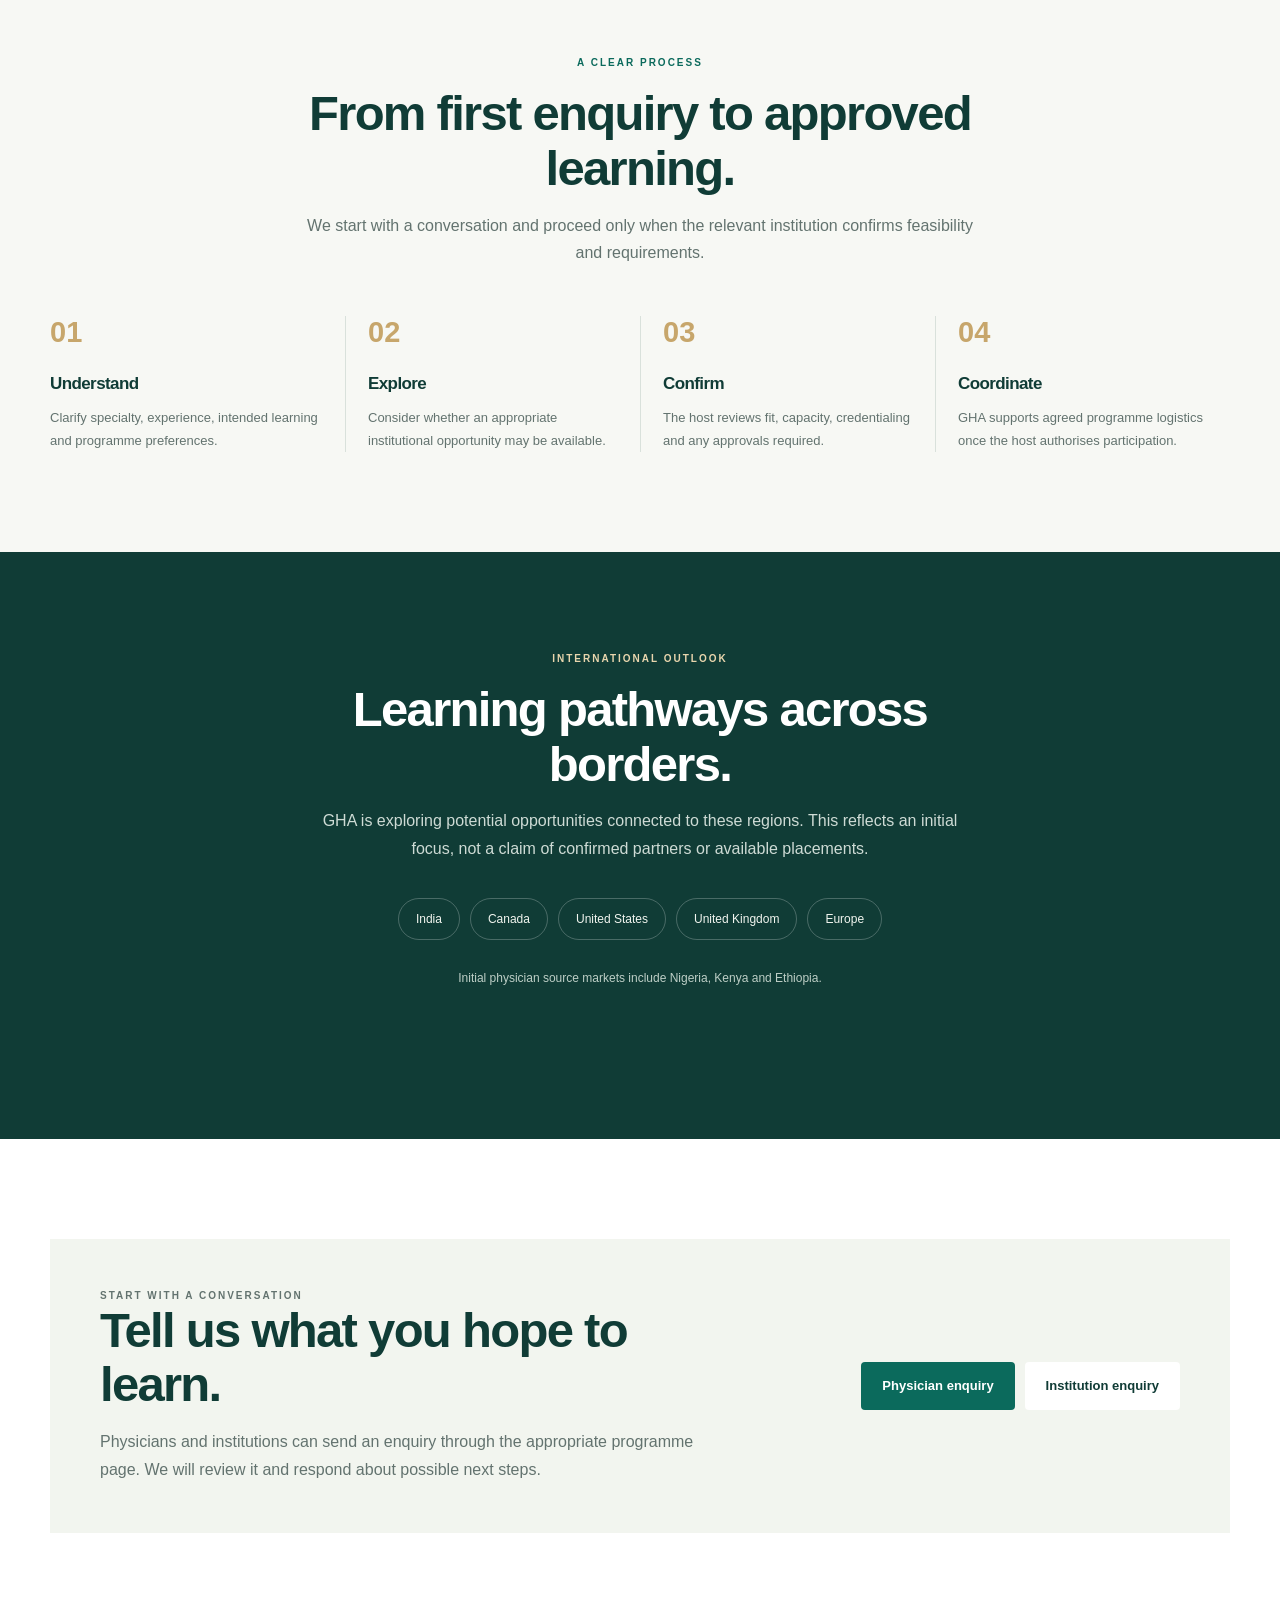
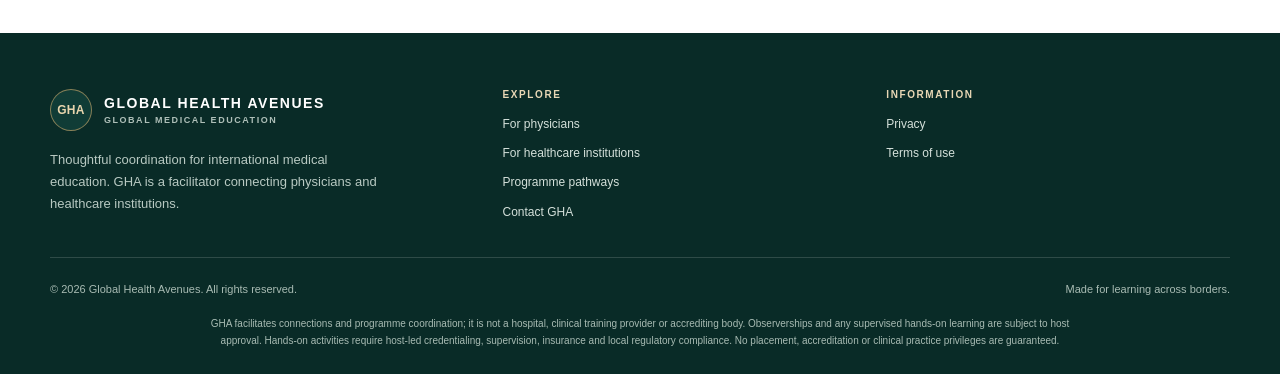
==== commit 57443050: "Refresh homepage stylesheet cache" ====
--- a/index.html
+++ b/index.html
@@ -12,7 +12,7 @@
   <meta property="og:url" content="https://global-health-avenues.arunbhatia-ab.workers.dev/">
   <link rel="canonical" href="https://global-health-avenues.arunbhatia-ab.workers.dev/">
   <link rel="icon" href="favicon.svg" type="image/svg+xml">
-  <link rel="stylesheet" href="assets/site.css">
+  <link rel="stylesheet" href="assets/site.css?v=20261119">
   <title>Global Health Avenues | International Medical Education</title>
   <meta name="twitter:card" content="summary_large_image">
   <meta property="og:image" content="https://images.unsplash.com/photo-1576091160399-112ba8d25d1d">
--- a/assets/site.css
+++ b/assets/site.css
@@ -69,7 +69,7 @@
 .hero-image { position: absolute; inset: 0; width: 100%; height: 100%; object-fit: cover; object-position: center 44%; opacity: .49; }
 .hero::before { position: absolute; z-index: 1; inset: 0; content: ''; background: linear-gradient(90deg, rgba(7,37,33,.94) 0%, rgba(9,46,41,.84) 48%, rgba(9,46,41,.30) 100%), linear-gradient(0deg, rgba(5,36,31,.40), transparent 54%); }
 .hero::after { position: absolute; z-index: 1; right: -14%; bottom: -67%; width: 68vw; aspect-ratio: 1; border: 1px solid rgba(217,190,132,.20); border-radius: 50%; content: ''; box-shadow: 0 0 0 55px rgba(255,255,255,.025), 0 0 0 110px rgba(255,255,255,.02); }
-.hero-inner { position: relative; z-index: 2; width: 100%; padding: 112px 0 120px; }
+.hero-inner { position: relative; z-index: 2; width: min(var(--container), calc(100% - 64px)); margin-inline: auto; padding: 112px 0 120px; }
 .hero-copy { max-width: 740px; }
 .hero h1 { max-width: 730px; color: white; }
 .hero .lead { max-width: 650px; margin-bottom: 30px; color: #e0e9e5; }
@@ -170,6 +170,7 @@
   .nav-links.is-open { display: flex; flex-direction: column; }
   .nav-links > a { padding: 12px 4px; border-top: 1px solid var(--line); }
   .nav-links > .button { margin-top: 10px; }
+  .hero-inner { width: min(var(--container), calc(100% - 44px)); }
   .split { gap: 38px; }
   .process-grid { grid-template-columns: repeat(2,1fr); gap: 26px 0; }
   .process-step:nth-child(3) { border-left: 0; padding-left: 0; }
@@ -179,6 +180,7 @@
 @media (max-width: 680px) {
   html { scroll-padding-top: 75px; }
   .container { width: calc(100% - 36px); }
+  .hero-inner { width: calc(100% - 36px); }
   .section { padding: 72px 0; }
   .hero { min-height: 590px; }
   .hero-inner { padding: 85px 0; }
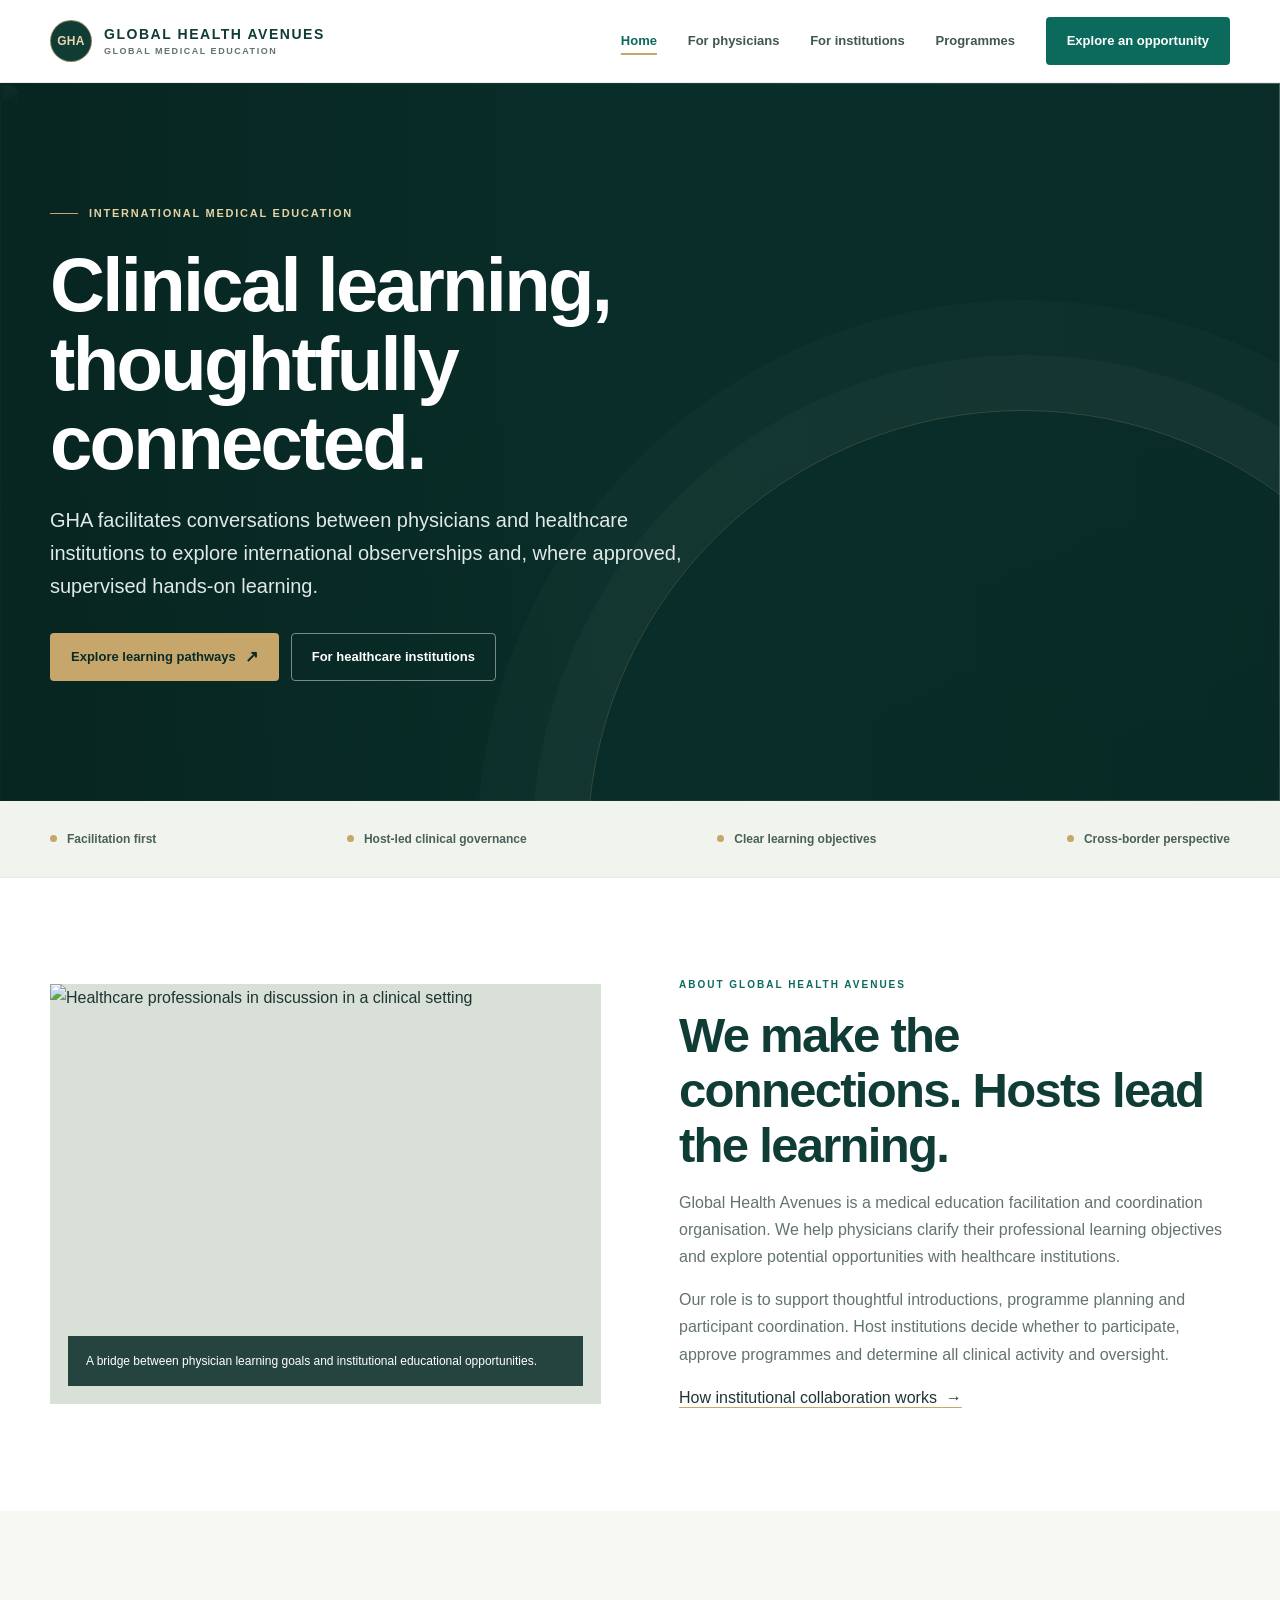
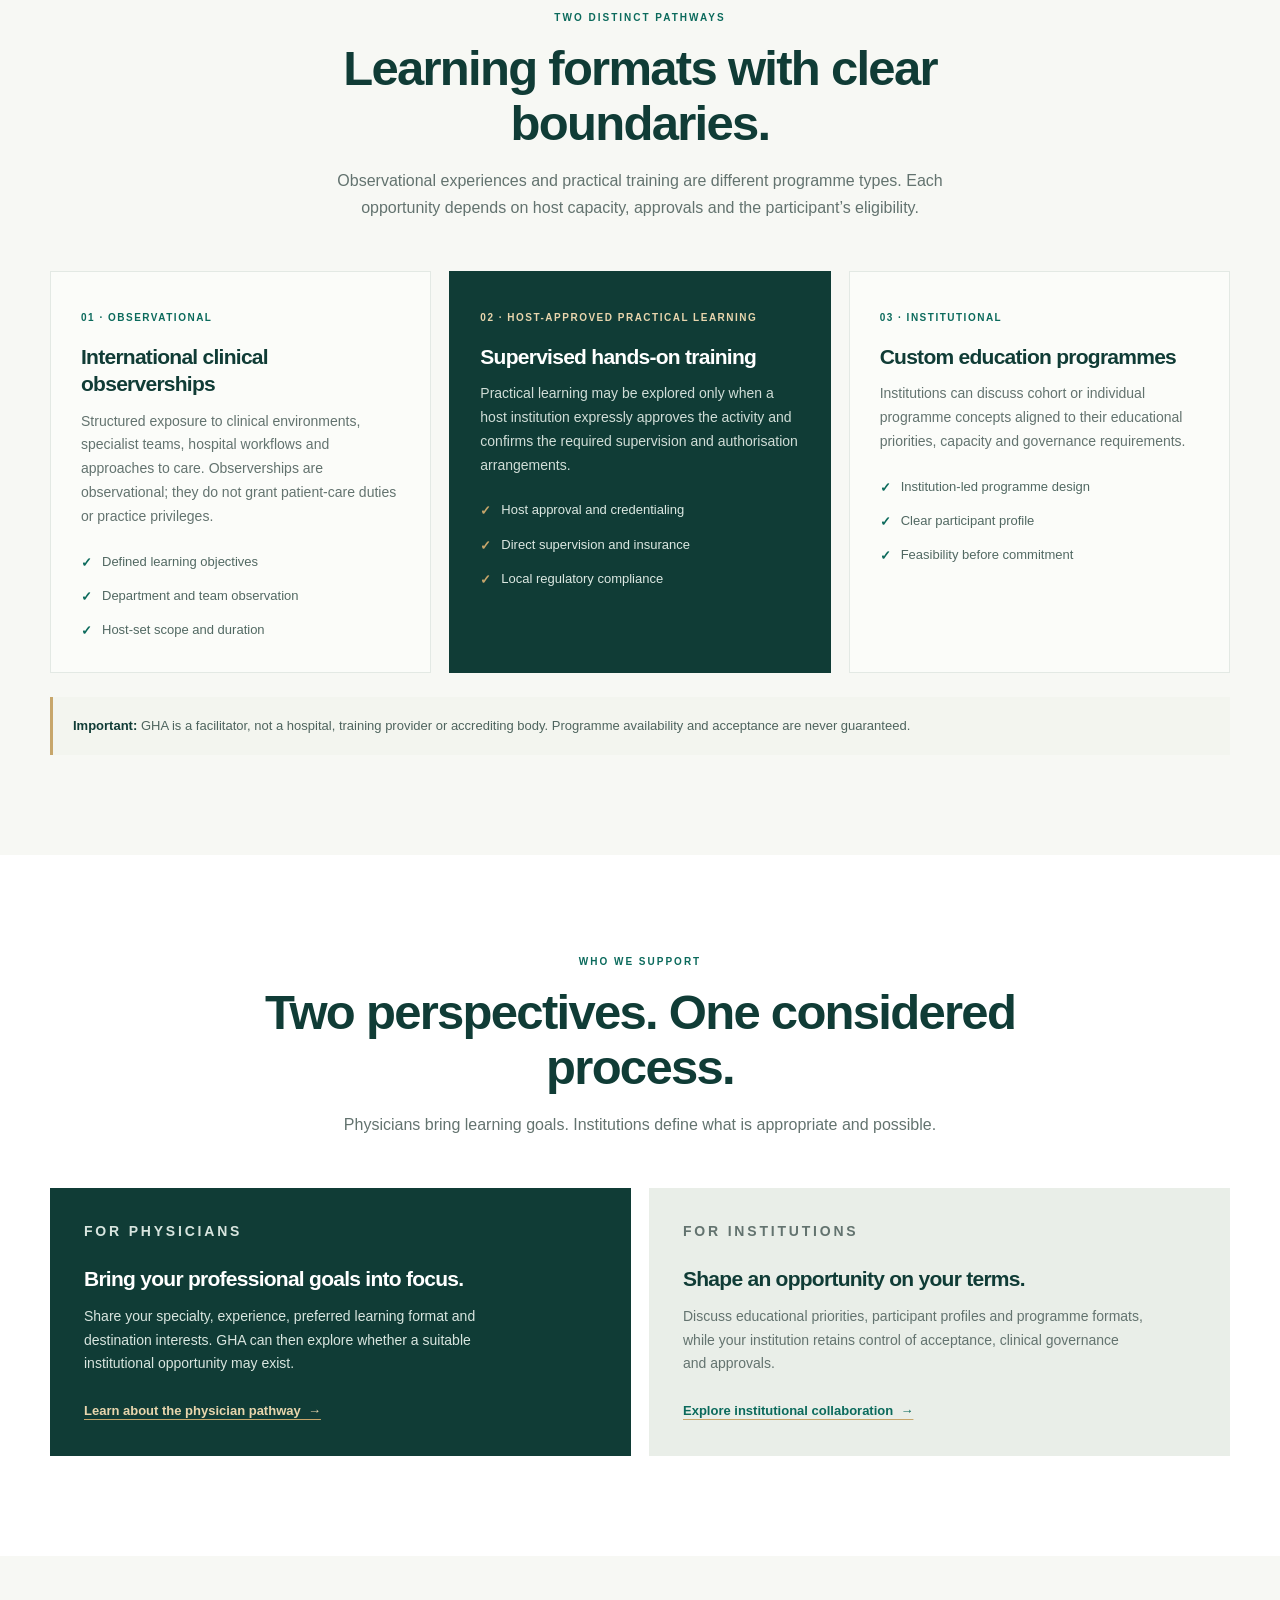
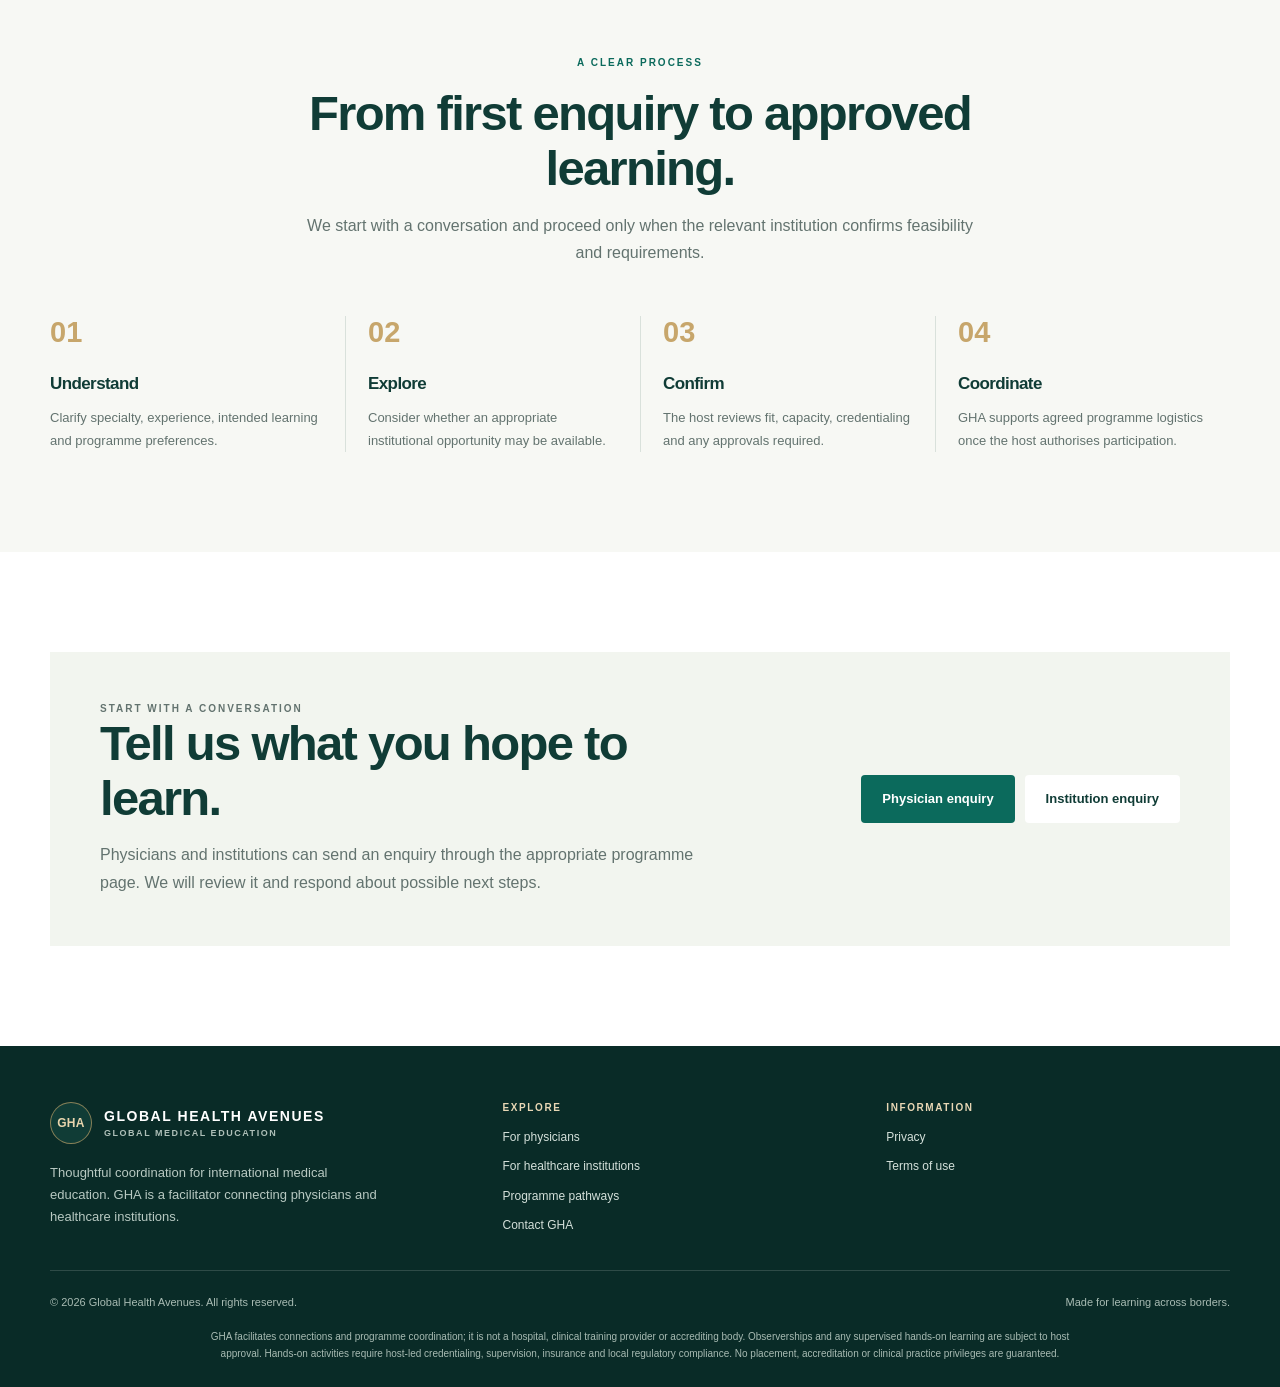
==== commit 4b6be221: "Remove regional market list from homepage" ====
--- a/index.html
+++ b/index.html
@@ -89,12 +89,6 @@
       </div>
     </div>
   </section>
-  <section class="section section-dark">
-    <div class="container"><div class="section-heading"><p class="eyebrow eyebrow-light">International outlook</p><h2>Learning pathways across borders.</h2><p class="section-intro">GHA is exploring potential opportunities connected to these regions. This reflects an initial focus, not a claim of confirmed partners or available placements.</p>
-      <div class="destination-row"><span class="destination">India</span><span class="destination">Canada</span><span class="destination">United States</span><span class="destination">United Kingdom</span><span class="destination">Europe</span></div>
-      <p class="destination-note">Initial physician source markets include Nigeria, Kenya and Ethiopia.</p>
-    </div></div>
-  </section>
   <section class="section"><div class="container"><div class="cta-panel"><div><p class="eyebrow">Start with a conversation</p><h2>Tell us what you hope to learn.</h2><p>Physicians and institutions can send an enquiry through the appropriate programme page. We will review it and respond about possible next steps.</p></div><div class="cta-actions"><a class="button button-primary" href="physicians.html#contact">Physician enquiry</a><a class="button button-light" href="institutions.html#contact">Institution enquiry</a></div></div></div></section>
 </main>
 <footer class="site-footer">
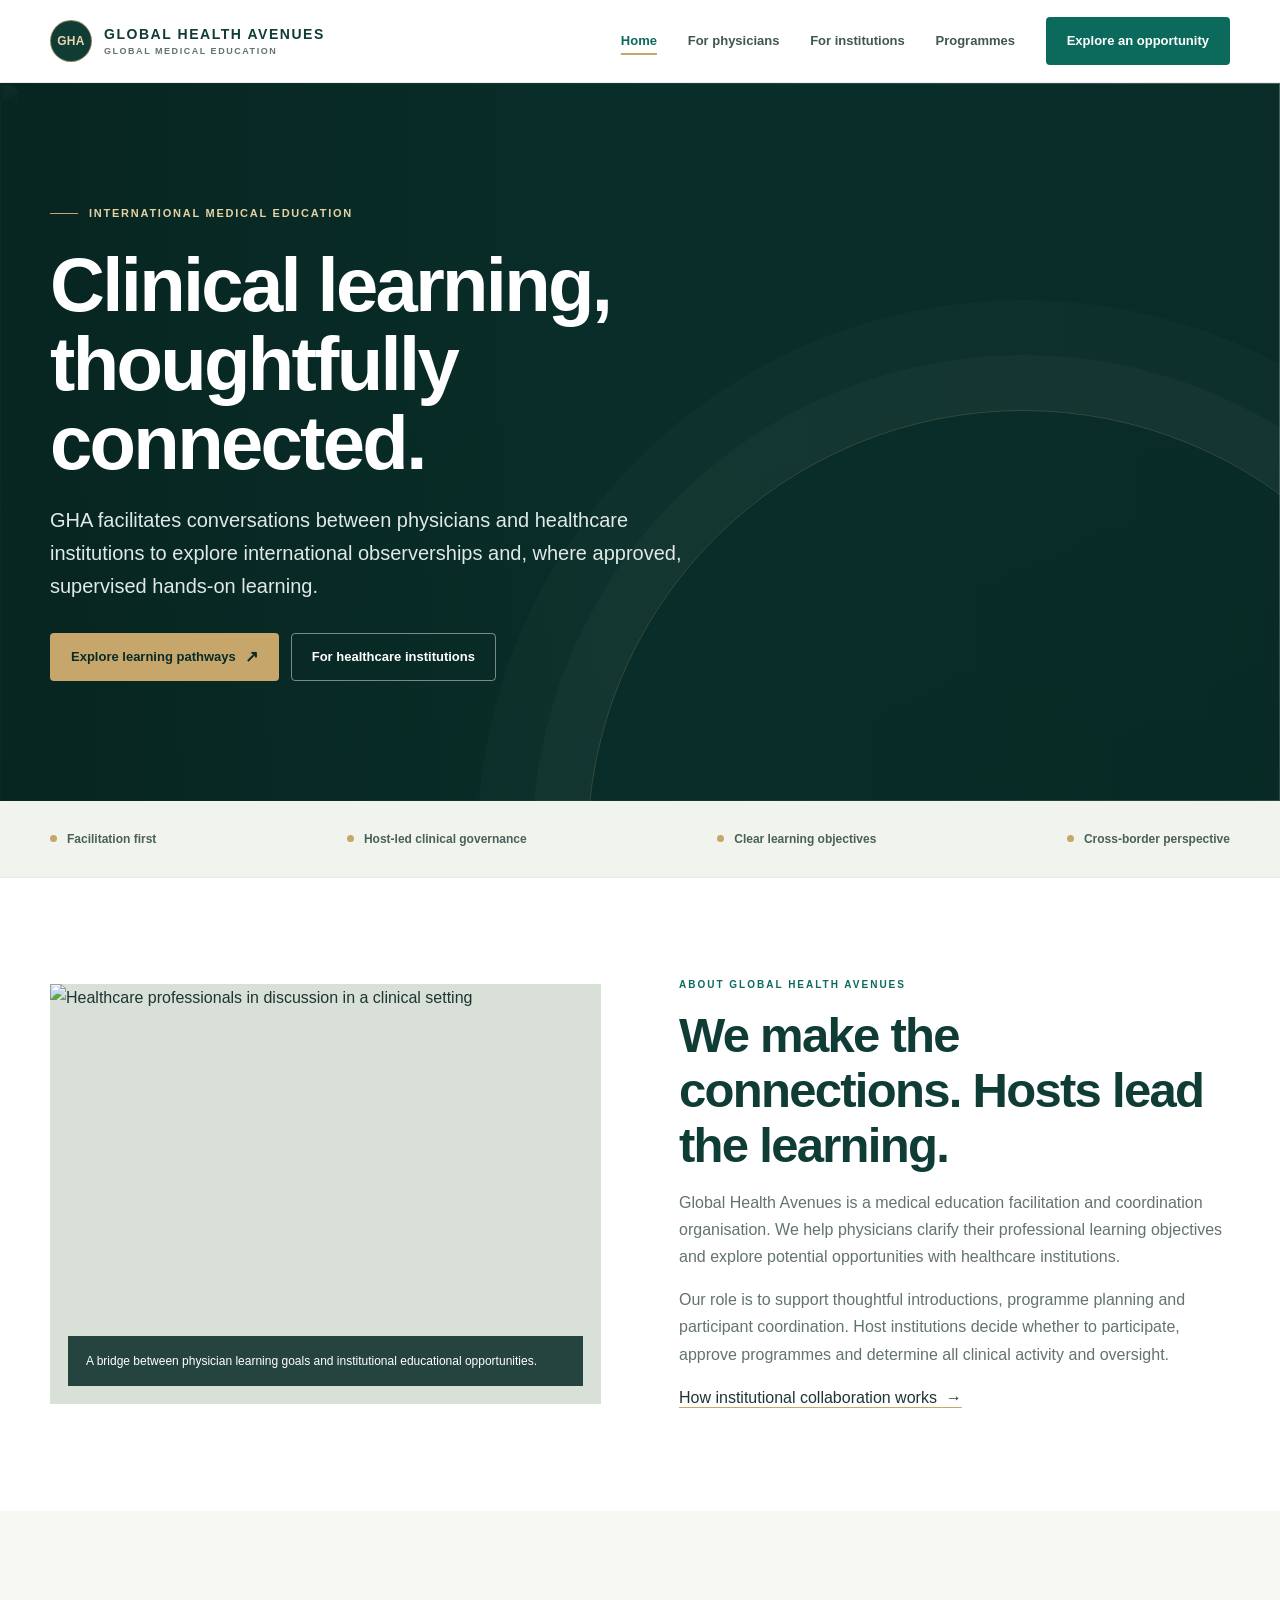
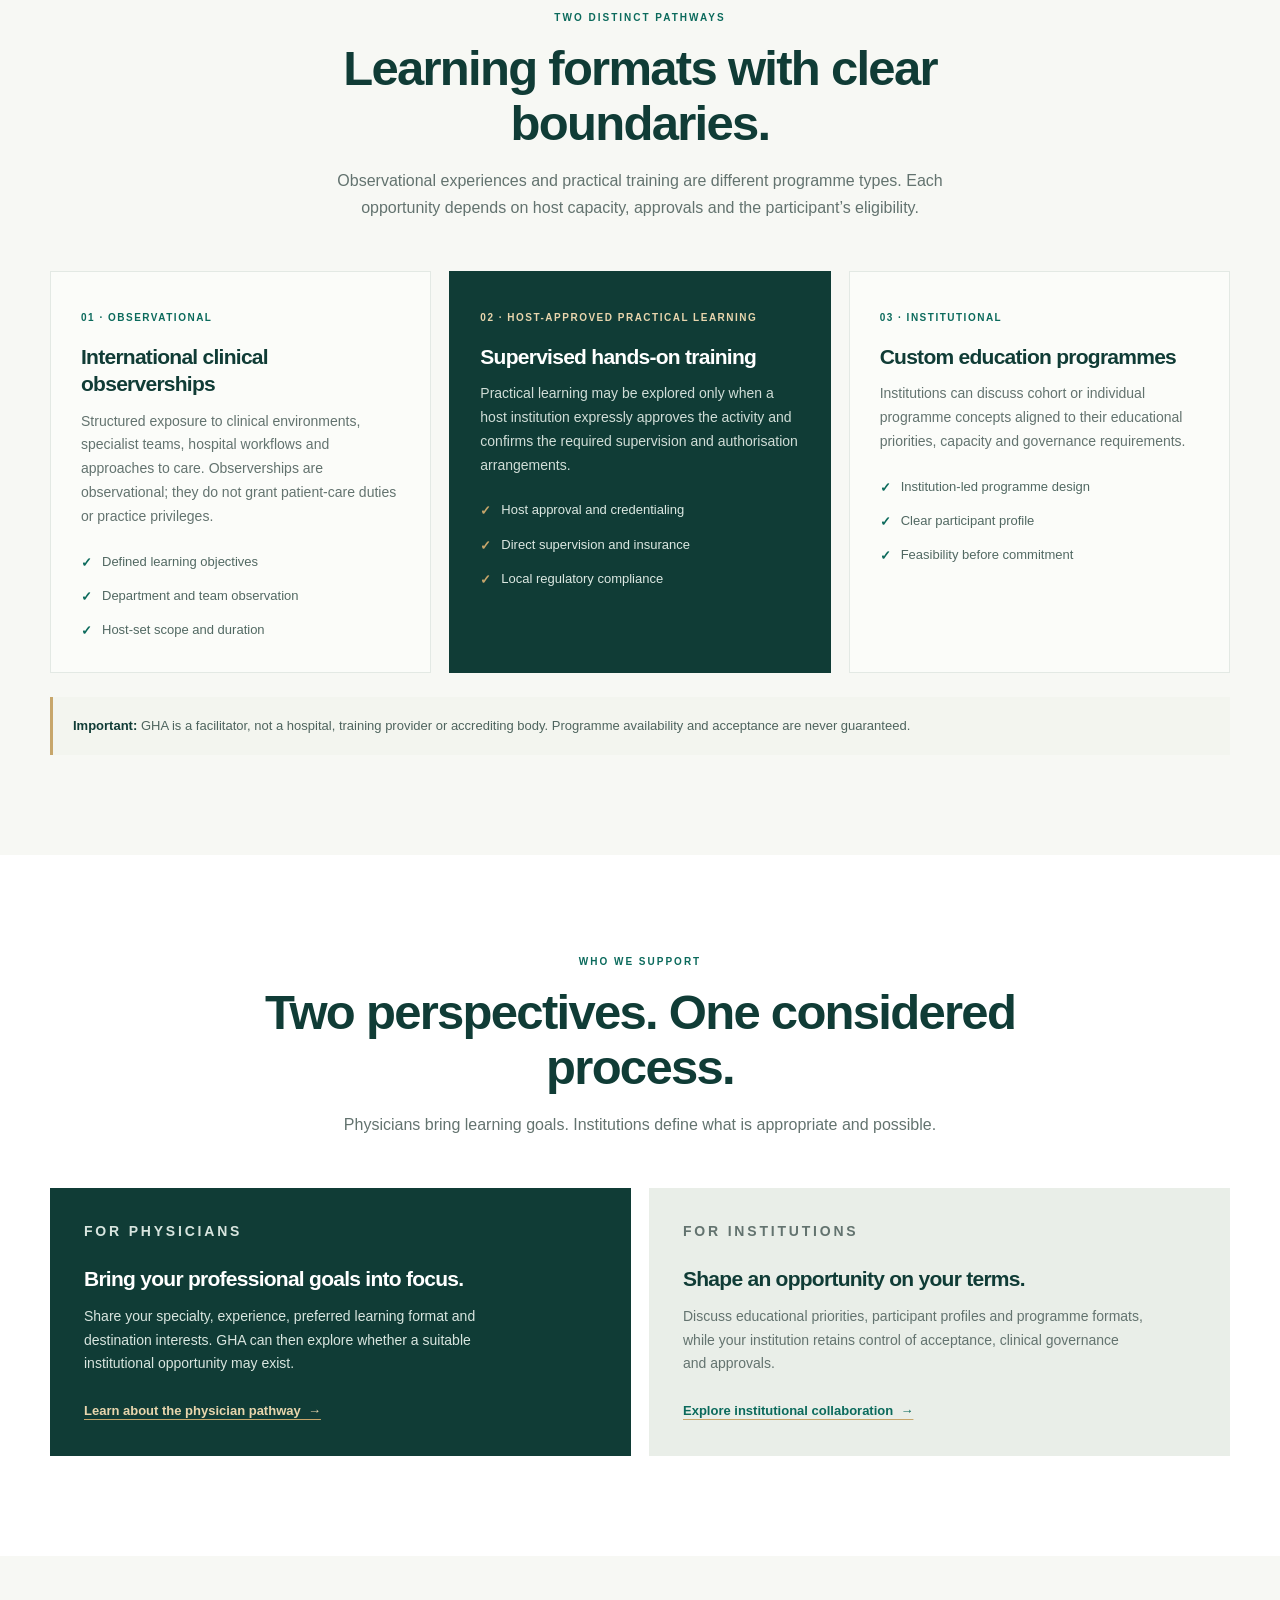
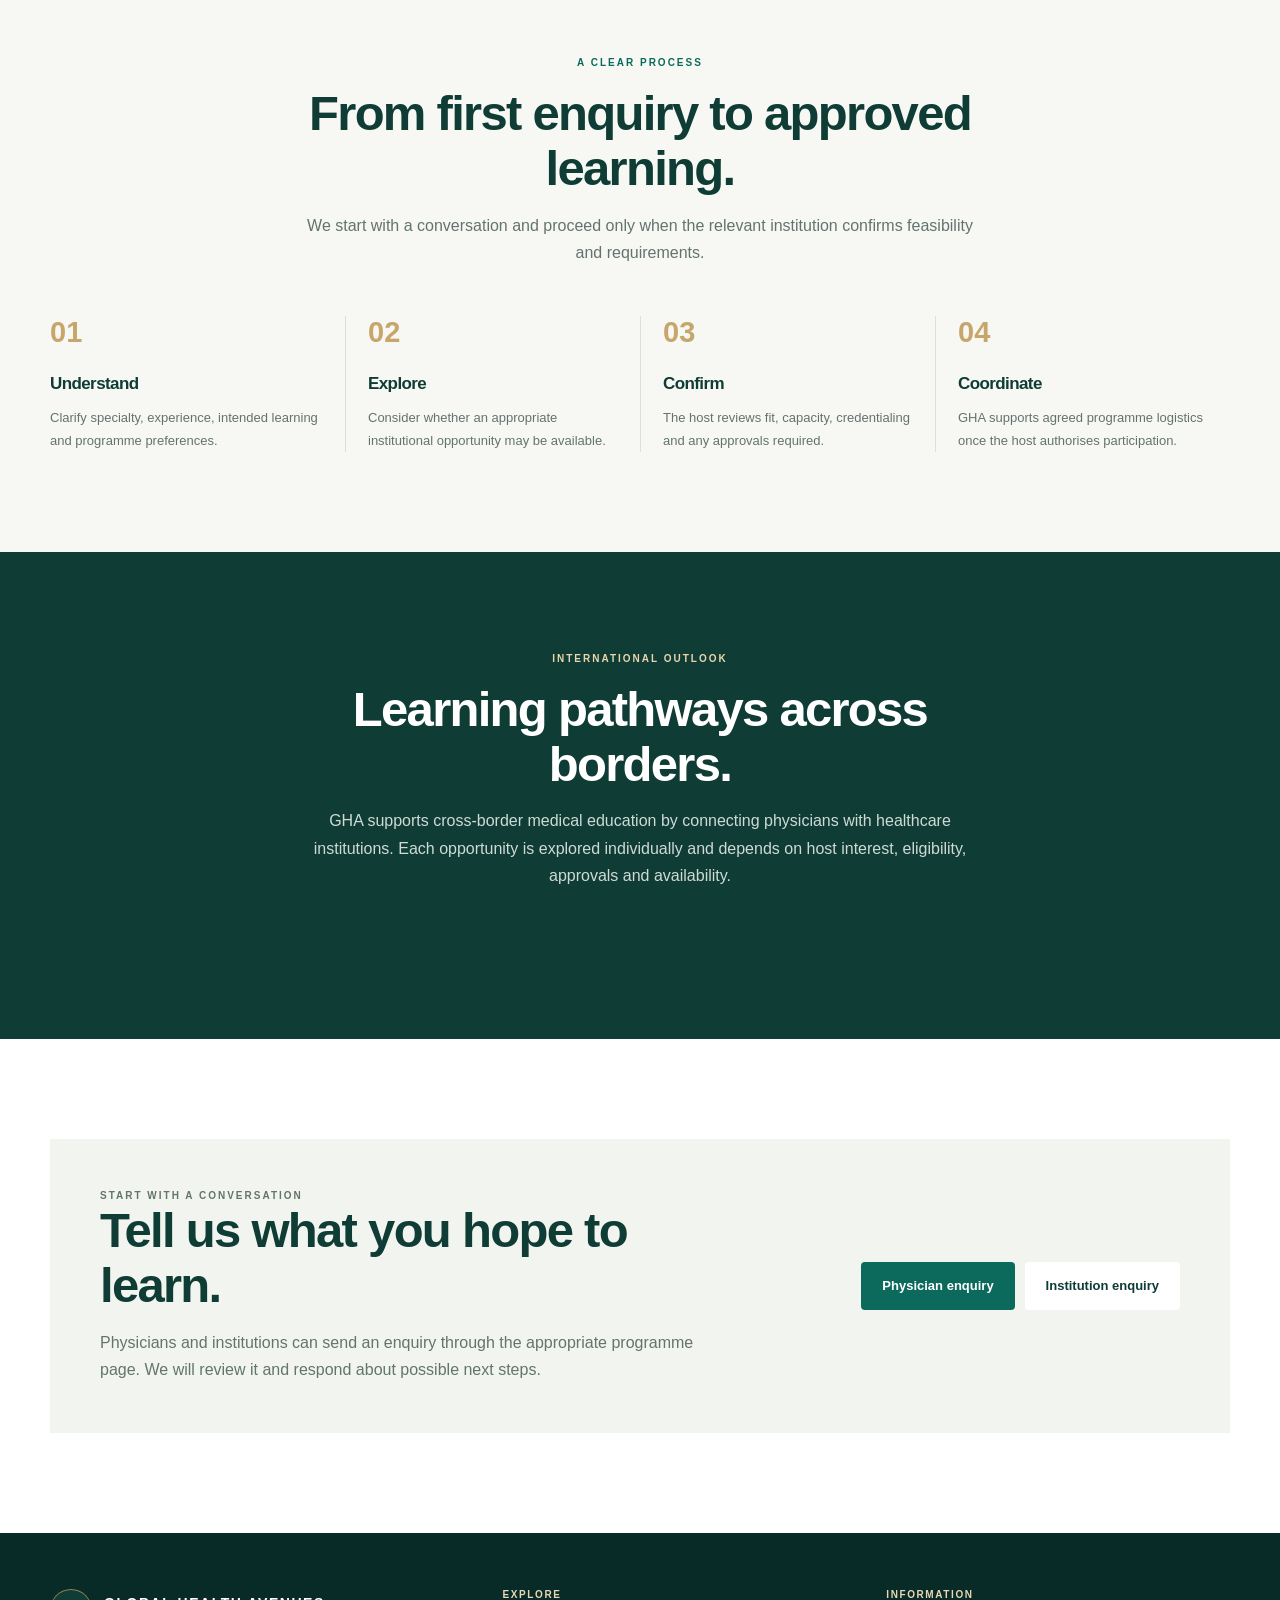
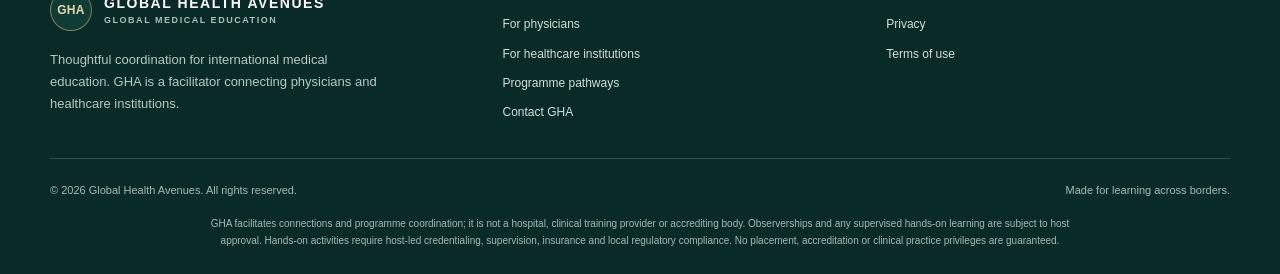
==== commit dffdb7c5: "Restore general international outlook section" ====
--- a/index.html
+++ b/index.html
@@ -89,6 +89,15 @@
       </div>
     </div>
   </section>
+  <section class="section section-dark">
+    <div class="container">
+      <div class="section-heading">
+        <p class="eyebrow eyebrow-light">International outlook</p>
+        <h2>Learning pathways across borders.</h2>
+        <p class="section-intro">GHA supports cross-border medical education by connecting physicians with healthcare institutions. Each opportunity is explored individually and depends on host interest, eligibility, approvals and availability.</p>
+      </div>
+    </div>
+  </section>
   <section class="section"><div class="container"><div class="cta-panel"><div><p class="eyebrow">Start with a conversation</p><h2>Tell us what you hope to learn.</h2><p>Physicians and institutions can send an enquiry through the appropriate programme page. We will review it and respond about possible next steps.</p></div><div class="cta-actions"><a class="button button-primary" href="physicians.html#contact">Physician enquiry</a><a class="button button-light" href="institutions.html#contact">Institution enquiry</a></div></div></div></section>
 </main>
 <footer class="site-footer">
